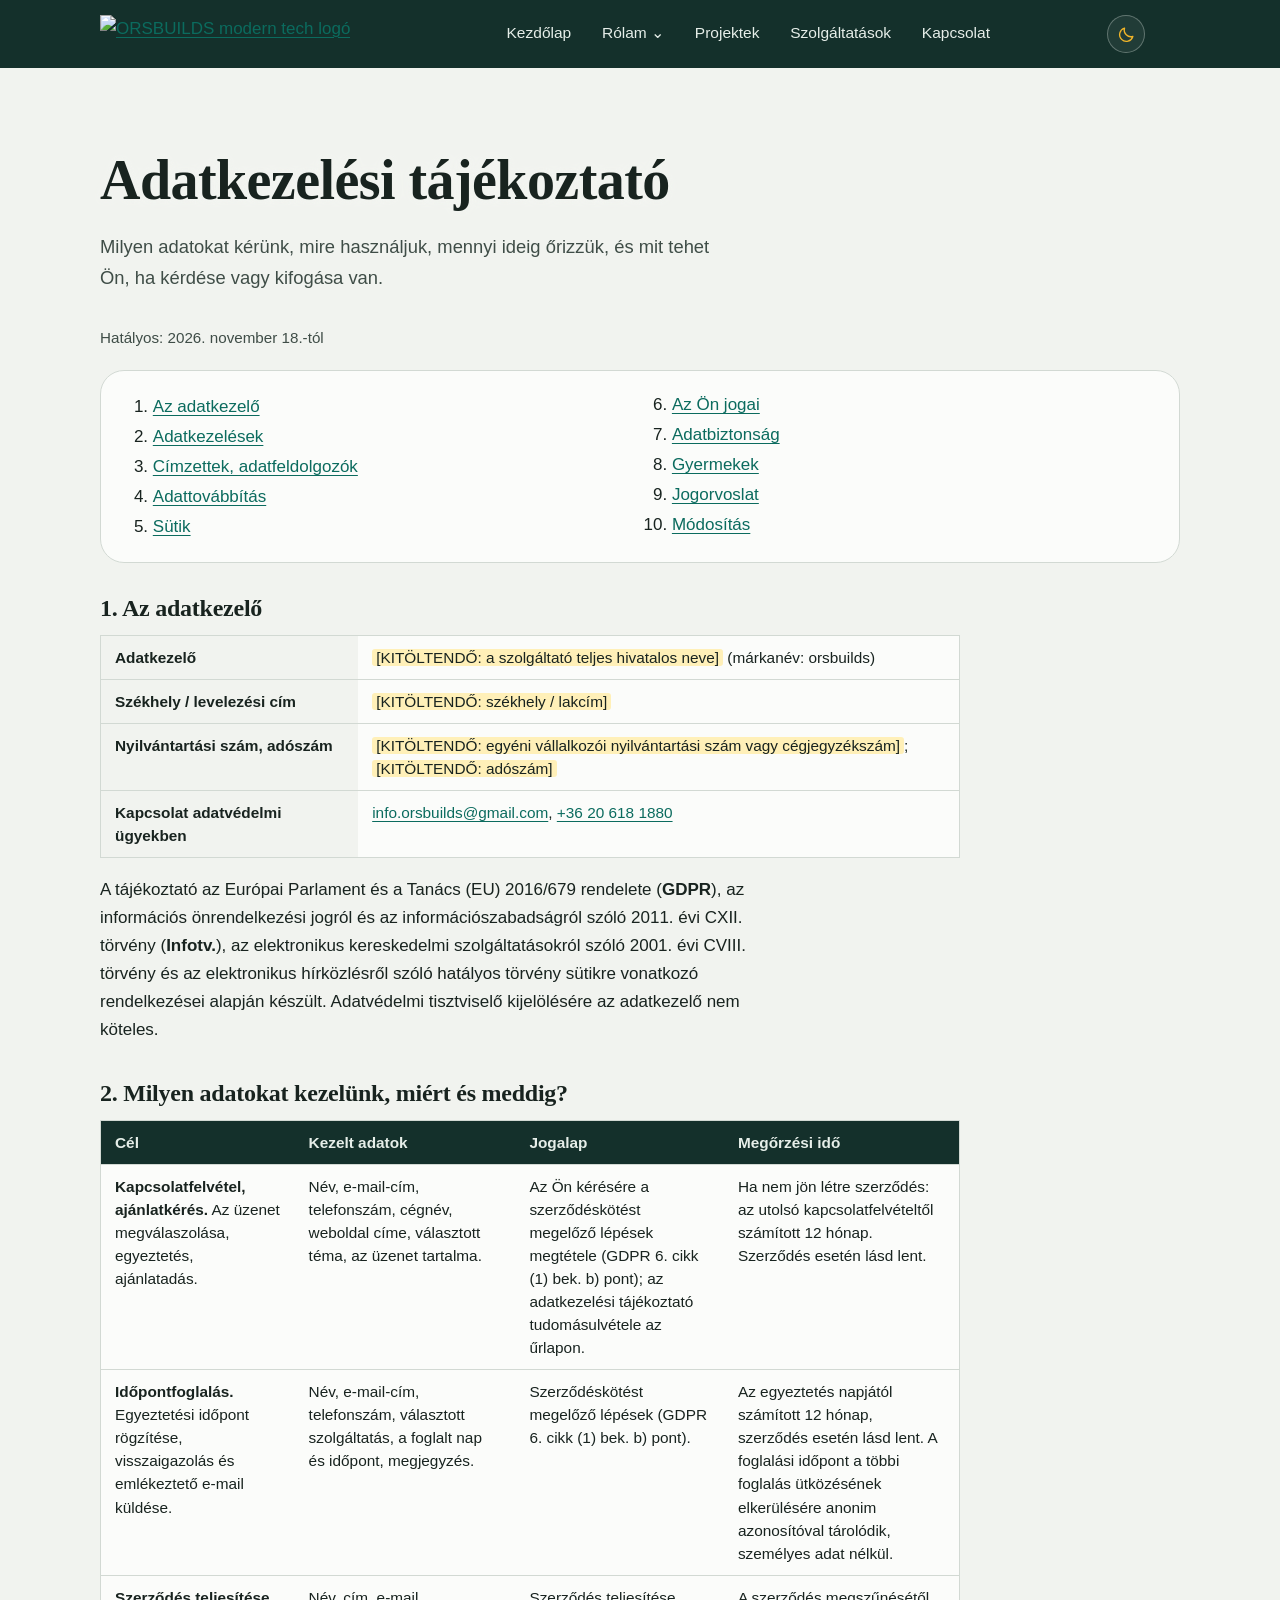
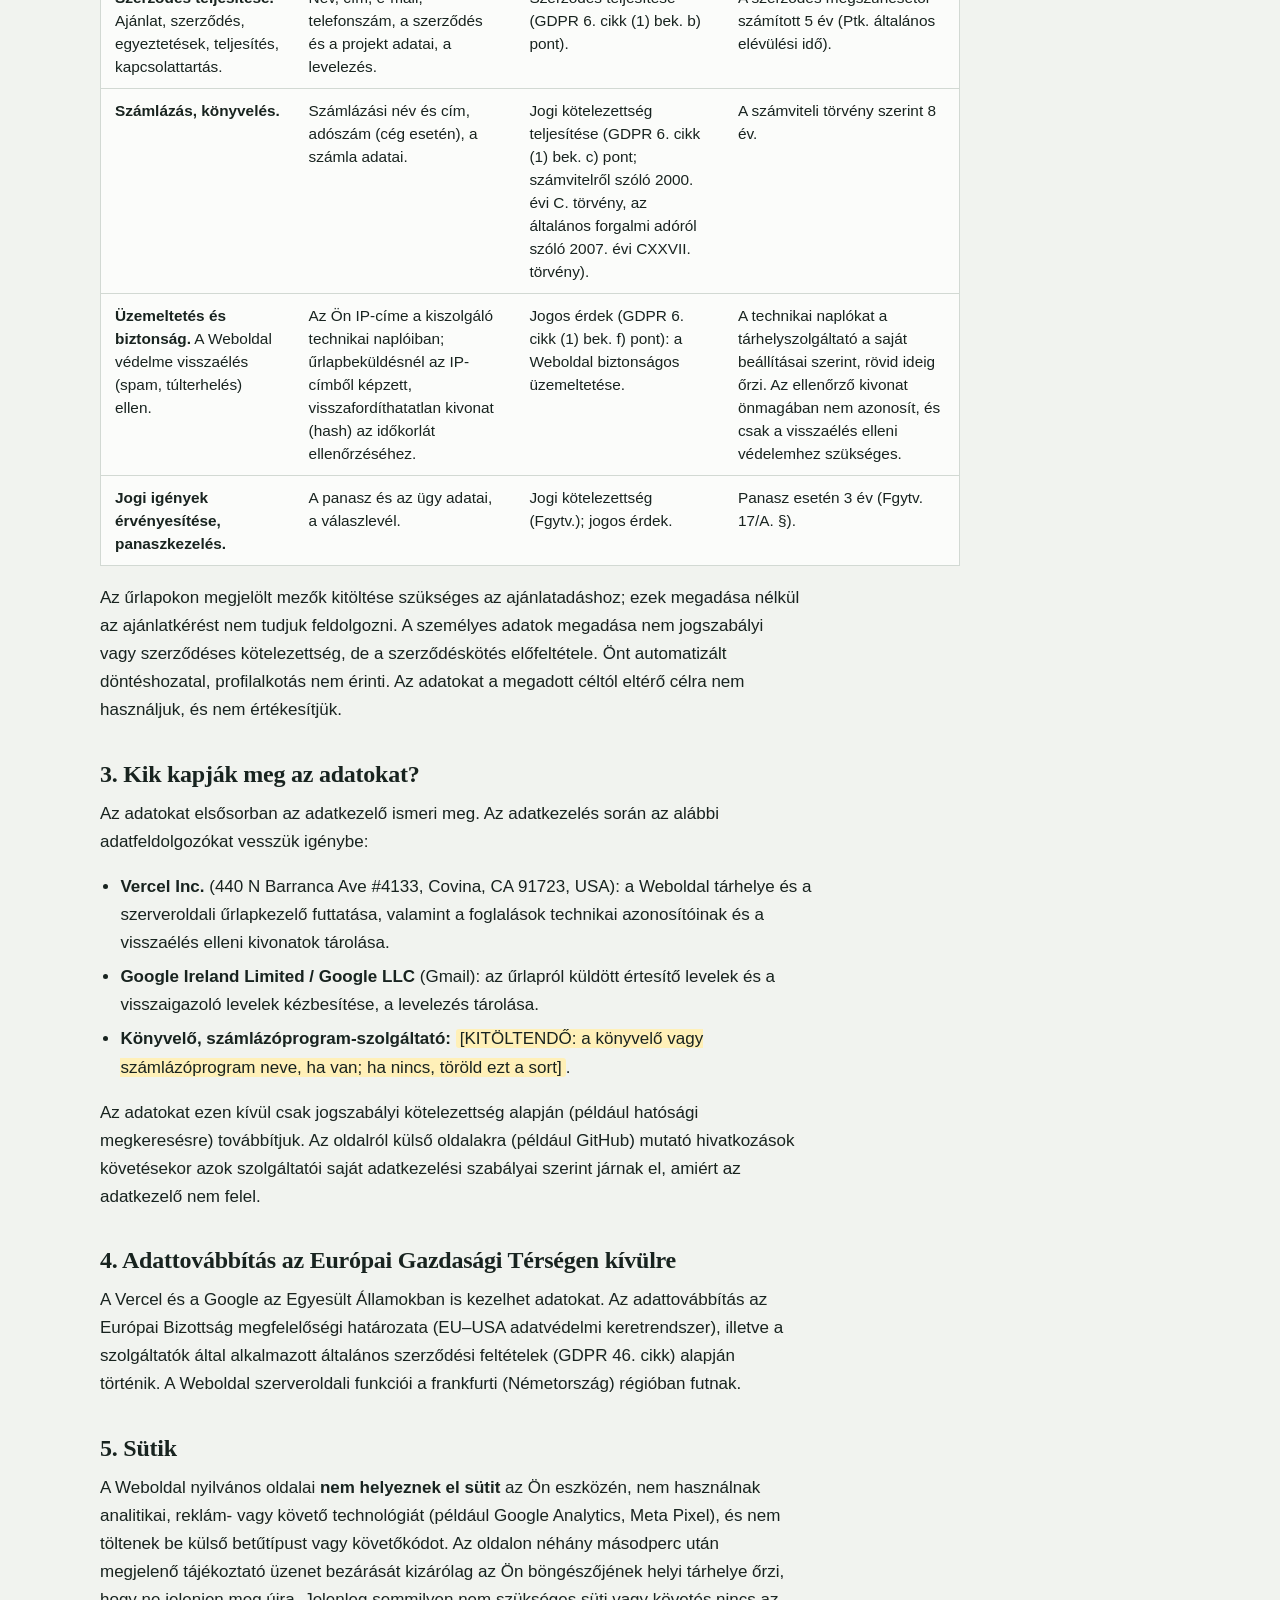
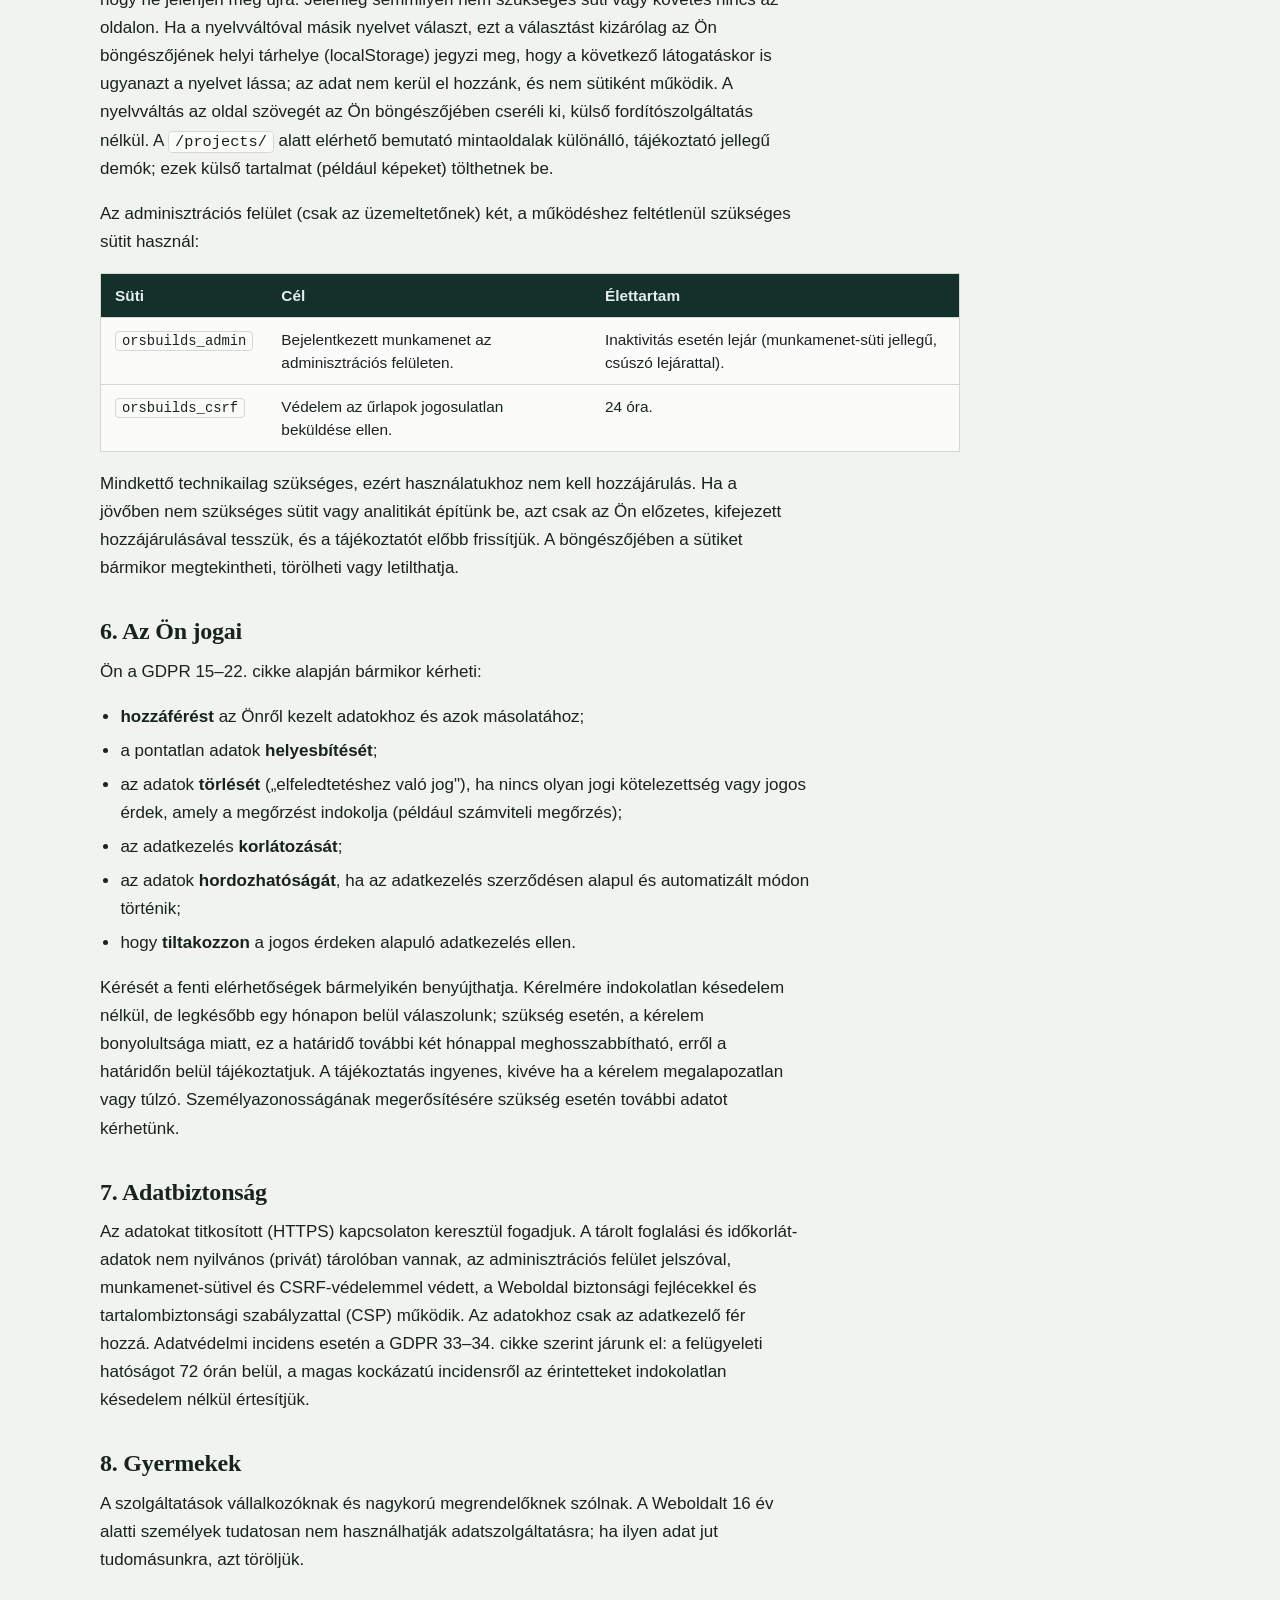
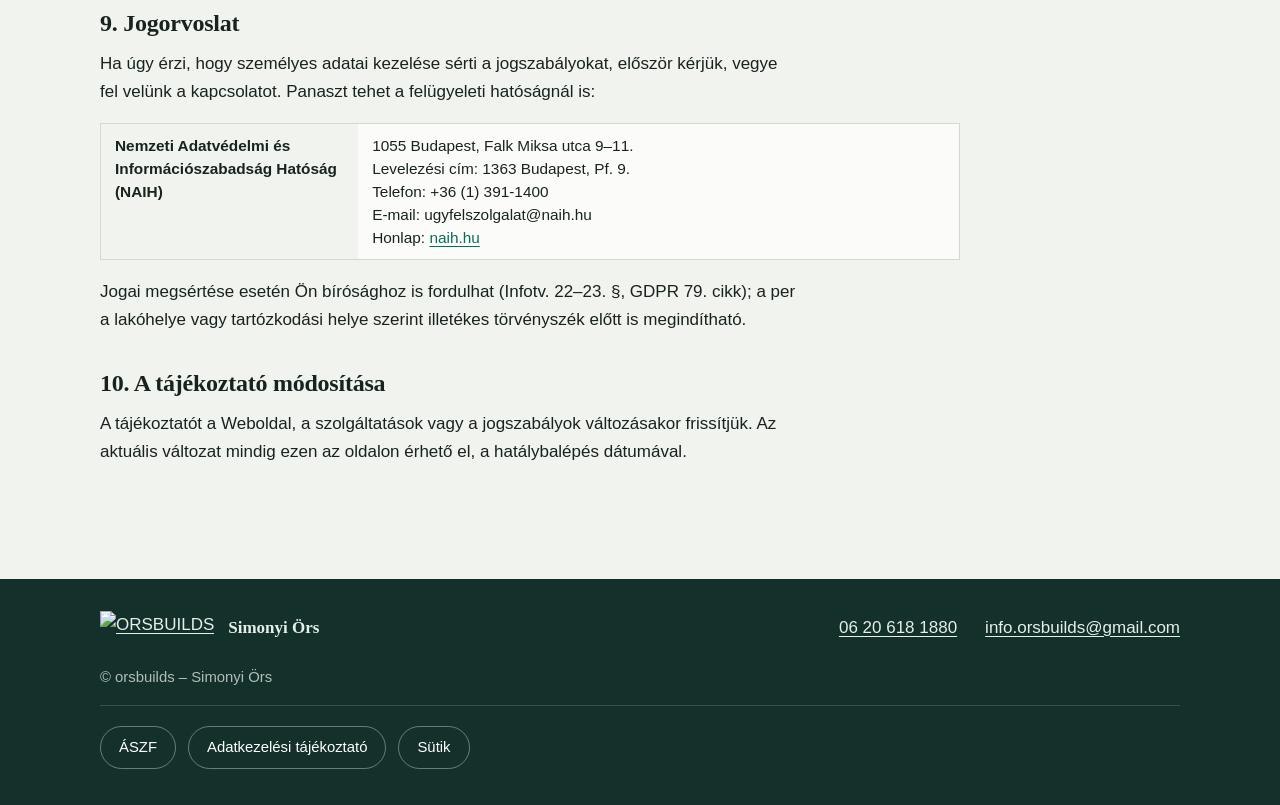
==== simonyi_ors_weboldal/public/adatkezelesi-tajekoztato.html @ c71b3a87 "Menü: Miért mi? átkerült a Rólam lenyílóba Co-Authored-By: Claude Sonnet 5.5 <noreply@anthropic.com>" ====
<!doctype html>
<html lang="hu"><head>
<meta charset="utf-8"><meta name="viewport" content="width=device-width, initial-scale=1">
<title>Adatkezelési tájékoztató | orsbuilds</title><meta name="description" content="Az orsbuilds weboldal adatkezelési és sütitájékoztatója, 2026."><meta name="robots" content="index,follow"><meta name="theme-color" content="#14302b">
<meta property="og:type" content="website"><meta property="og:title" content="Adatkezelési tájékoztató | orsbuilds">
<meta property="og:description" content="Az orsbuilds weboldal adatkezelési és sütitájékoztatója, 2026."><meta property="og:locale" content="hu_HU">

<link rel="icon" type="image/png" sizes="32x32" href="/favicon-32.png">
<link rel="icon" type="image/png" sizes="192x192" href="/favicon-192.png">
<link rel="shortcut icon" href="/favicon.ico">
<link rel="apple-touch-icon" href="/apple-touch-icon.png">
<link rel="stylesheet" href="style.css">
<script src="theme.js"></script></head><body>
<a class="skip-link" href="#main-content">Ugrás a tartalomhoz</a><header class="topbar"><div class="wrap nav">
<a class="brand brand-image" href="index.html" aria-label="orsbuilds – főoldal"><img src="assets/orsbuilds-modern-tech-logo.png" alt="ORSBUILDS modern tech logó"></a>
<button class="menu" aria-label="Menü megnyitása" aria-expanded="false" aria-controls="site-navigation">Menü ☰</button>
<nav class="links" id="site-navigation"><a href="index.html" class="">Kezdőlap</a>
<div class="nav-dropdown"><button class="nav-dropdown-toggle" type="button" aria-expanded="false">Rólam <span aria-hidden="true">⌄</span></button><div class="nav-dropdown-menu"><a href="bemutatkozunk.html">Bemutatkozunk</a><a href="karrier.html">Karrier</a><a href="miert-valassz-minket.html">Miért mi?</a></div></div>
<a href="projektek.html" class="">Projektek</a>
<a href="szolgaltatasok.html" class="">Szolgáltatások</a>

<a href="kapcsolat.html" class="">Kapcsolat</a></nav></div></header>
<main id="main-content"><section class="wrap legal-page"><div class="page-head"><h1>Adatkezelési tájékoztató</h1><p>Milyen adatokat kérünk, mire használjuk, mennyi ideig őrizzük, és mit tehet Ön, ha kérdése vagy kifogása van.</p></div><p class="legal-meta">Hatályos: 2026. november 18.-tól</p><nav class="legal-toc" aria-label="Tartalom"><ol><li><a href="#adatkezelo">Az adatkezelő</a></li><li><a href="#adatkezelesek">Adatkezelések</a></li><li><a href="#cimzettek">Címzettek, adatfeldolgozók</a></li><li><a href="#harmadik">Adattovábbítás</a></li><li><a href="#sutik">Sütik</a></li><li><a href="#jogok">Az Ön jogai</a></li><li><a href="#biztonsag">Adatbiztonság</a></li><li><a href="#gyerekek">Gyermekek</a></li><li><a href="#jogorvoslat">Jogorvoslat</a></li><li><a href="#modositas">Módosítás</a></li></ol></nav><div class="legal-body">
<section id="adatkezelo"><h2>1. Az adatkezelő</h2>
<table class="legal-table"><tbody>
<tr><th>Adatkezelő</th><td><mark class="fill">[KITÖLTENDŐ: a szolgáltató teljes hivatalos neve]</mark> (márkanév: orsbuilds)</td></tr>
<tr><th>Székhely / levelezési cím</th><td><mark class="fill">[KITÖLTENDŐ: székhely / lakcím]</mark></td></tr>
<tr><th>Nyilvántartási szám, adószám</th><td><mark class="fill">[KITÖLTENDŐ: egyéni vállalkozói nyilvántartási szám vagy cégjegyzékszám]</mark>; <mark class="fill">[KITÖLTENDŐ: adószám]</mark></td></tr>
<tr><th>Kapcsolat adatvédelmi ügyekben</th><td><a href="mailto:info.orsbuilds@gmail.com">info.orsbuilds@gmail.com</a>, <a href="tel:+36206181880">+36 20 618 1880</a></td></tr>
</tbody></table>
<p>A tájékoztató az Európai Parlament és a Tanács (EU) 2016/679 rendelete (<b>GDPR</b>), az információs önrendelkezési jogról és az információszabadságról szóló 2011. évi CXII. törvény (<b>Infotv.</b>), az elektronikus kereskedelmi szolgáltatásokról szóló 2001. évi CVIII. törvény és az elektronikus hírközlésről szóló hatályos törvény sütikre vonatkozó rendelkezései alapján készült. Adatvédelmi tisztviselő kijelölésére az adatkezelő nem köteles.</p></section>

<section id="adatkezelesek"><h2>2. Milyen adatokat kezelünk, miért és meddig?</h2>
<div class="table-wrap"><table class="legal-table wide"><thead><tr><th>Cél</th><th>Kezelt adatok</th><th>Jogalap</th><th>Megőrzési idő</th></tr></thead><tbody>
<tr><td><b>Kapcsolatfelvétel, ajánlatkérés.</b> Az üzenet megválaszolása, egyeztetés, ajánlatadás.</td><td>Név, e-mail-cím, telefonszám, cégnév, weboldal címe, választott téma, az üzenet tartalma.</td><td>Az Ön kérésére a szerződéskötést megelőző lépések megtétele (GDPR 6. cikk (1) bek. b) pont); az adatkezelési tájékoztató tudomásulvétele az űrlapon.</td><td>Ha nem jön létre szerződés: az utolsó kapcsolatfelvételtől számított 12 hónap. Szerződés esetén lásd lent.</td></tr>
<tr><td><b>Időpontfoglalás.</b> Egyeztetési időpont rögzítése, visszaigazolás és emlékeztető e-mail küldése.</td><td>Név, e-mail-cím, telefonszám, választott szolgáltatás, a foglalt nap és időpont, megjegyzés.</td><td>Szerződéskötést megelőző lépések (GDPR 6. cikk (1) bek. b) pont).</td><td>Az egyeztetés napjától számított 12 hónap, szerződés esetén lásd lent. A foglalási időpont a többi foglalás ütközésének elkerülésére anonim azonosítóval tárolódik, személyes adat nélkül.</td></tr>
<tr><td><b>Szerződés teljesítése.</b> Ajánlat, szerződés, egyeztetések, teljesítés, kapcsolattartás.</td><td>Név, cím, e-mail, telefonszám, a szerződés és a projekt adatai, a levelezés.</td><td>Szerződés teljesítése (GDPR 6. cikk (1) bek. b) pont).</td><td>A szerződés megszűnésétől számított 5 év (Ptk. általános elévülési idő).</td></tr>
<tr><td><b>Számlázás, könyvelés.</b></td><td>Számlázási név és cím, adószám (cég esetén), a számla adatai.</td><td>Jogi kötelezettség teljesítése (GDPR 6. cikk (1) bek. c) pont; számvitelről szóló 2000. évi C. törvény, az általános forgalmi adóról szóló 2007. évi CXXVII. törvény).</td><td>A számviteli törvény szerint 8 év.</td></tr>
<tr><td><b>Üzemeltetés és biztonság.</b> A Weboldal védelme visszaélés (spam, túlterhelés) ellen.</td><td>Az Ön IP-címe a kiszolgáló technikai naplóiban; űrlapbeküldésnél az IP-címből képzett, visszafordíthatatlan kivonat (hash) az időkorlát ellenőrzéséhez.</td><td>Jogos érdek (GDPR 6. cikk (1) bek. f) pont): a Weboldal biztonságos üzemeltetése.</td><td>A technikai naplókat a tárhelyszolgáltató a saját beállításai szerint, rövid ideig őrzi. Az ellenőrző kivonat önmagában nem azonosít, és csak a visszaélés elleni védelemhez szükséges.</td></tr>
<tr><td><b>Jogi igények érvényesítése, panaszkezelés.</b></td><td>A panasz és az ügy adatai, a válaszlevél.</td><td>Jogi kötelezettség (Fgytv.); jogos érdek.</td><td>Panasz esetén 3 év (Fgytv. 17/A. §).</td></tr>
</tbody></table></div>
<p>Az űrlapokon megjelölt mezők kitöltése szükséges az ajánlatadáshoz; ezek megadása nélkül az ajánlatkérést nem tudjuk feldolgozni. A személyes adatok megadása nem jogszabályi vagy szerződéses kötelezettség, de a szerződéskötés előfeltétele. Önt automatizált döntéshozatal, profilalkotás nem érinti. Az adatokat a megadott céltól eltérő célra nem használjuk, és nem értékesítjük.</p></section>

<section id="cimzettek"><h2>3. Kik kapják meg az adatokat?</h2>
<p>Az adatokat elsősorban az adatkezelő ismeri meg. Az adatkezelés során az alábbi adatfeldolgozókat vesszük igénybe:</p>
<ul>
<li><b>Vercel Inc.</b> (440 N Barranca Ave #4133, Covina, CA 91723, USA): a Weboldal tárhelye és a szerveroldali űrlapkezelő futtatása, valamint a foglalások technikai azonosítóinak és a visszaélés elleni kivonatok tárolása.</li>
<li><b>Google Ireland Limited / Google LLC</b> (Gmail): az űrlapról küldött értesítő levelek és a visszaigazoló levelek kézbesítése, a levelezés tárolása.</li>
<li><b>Könyvelő, számlázóprogram-szolgáltató:</b> <mark class="fill">[KITÖLTENDŐ: a könyvelő vagy számlázóprogram neve, ha van; ha nincs, töröld ezt a sort]</mark>.</li>
</ul>
<p>Az adatokat ezen kívül csak jogszabályi kötelezettség alapján (például hatósági megkeresésre) továbbítjuk. Az oldalról külső oldalakra (például GitHub) mutató hivatkozások követésekor azok szolgáltatói saját adatkezelési szabályai szerint járnak el, amiért az adatkezelő nem felel.</p></section>

<section id="harmadik"><h2>4. Adattovábbítás az Európai Gazdasági Térségen kívülre</h2>
<p>A Vercel és a Google az Egyesült Államokban is kezelhet adatokat. Az adattovábbítás az Európai Bizottság megfelelőségi határozata (EU–USA adatvédelmi keretrendszer), illetve a szolgáltatók által alkalmazott általános szerződési feltételek (GDPR 46. cikk) alapján történik. A Weboldal szerveroldali funkciói a frankfurti (Németország) régióban futnak.</p></section>

<section id="sutik"><h2>5. Sütik</h2>
<p>A Weboldal nyilvános oldalai <b>nem helyeznek el sütit</b> az Ön eszközén, nem használnak analitikai, reklám- vagy követő technológiát (például Google Analytics, Meta Pixel), és nem töltenek be külső betűtípust vagy követőkódot. Az oldalon néhány másodperc után megjelenő tájékoztató üzenet bezárását kizárólag az Ön böngészőjének helyi tárhelye őrzi, hogy ne jelenjen meg újra. Jelenleg semmilyen nem szükséges süti vagy követés nincs az oldalon. Ha a nyelvváltóval másik nyelvet választ, ezt a választást kizárólag az Ön böngészőjének helyi tárhelye (localStorage) jegyzi meg, hogy a következő látogatáskor is ugyanazt a nyelvet lássa; az adat nem kerül el hozzánk, és nem sütiként működik. A nyelvváltás az oldal szövegét az Ön böngészőjében cseréli ki, külső fordítószolgáltatás nélkül. A <code>/projects/</code> alatt elérhető bemutató mintaoldalak különálló, tájékoztató jellegű demók; ezek külső tartalmat (például képeket) tölthetnek be.</p>
<p>Az adminisztrációs felület (csak az üzemeltetőnek) két, a működéshez feltétlenül szükséges sütit használ:</p>
<div class="table-wrap"><table class="legal-table wide"><thead><tr><th>Süti</th><th>Cél</th><th>Élettartam</th></tr></thead><tbody>
<tr><td><code>orsbuilds_admin</code></td><td>Bejelentkezett munkamenet az adminisztrációs felületen.</td><td>Inaktivitás esetén lejár (munkamenet-süti jellegű, csúszó lejárattal).</td></tr>
<tr><td><code>orsbuilds_csrf</code></td><td>Védelem az űrlapok jogosulatlan beküldése ellen.</td><td>24 óra.</td></tr>
</tbody></table></div>
<p>Mindkettő technikailag szükséges, ezért használatukhoz nem kell hozzájárulás. Ha a jövőben nem szükséges sütit vagy analitikát építünk be, azt csak az Ön előzetes, kifejezett hozzájárulásával tesszük, és a tájékoztatót előbb frissítjük. A böngészőjében a sütiket bármikor megtekintheti, törölheti vagy letilthatja.</p></section>

<section id="jogok"><h2>6. Az Ön jogai</h2>
<p>Ön a GDPR 15–22. cikke alapján bármikor kérheti:</p>
<ul>
<li><b>hozzáférést</b> az Önről kezelt adatokhoz és azok másolatához;</li>
<li>a pontatlan adatok <b>helyesbítését</b>;</li>
<li>az adatok <b>törlését</b> („elfeledtetéshez való jog"), ha nincs olyan jogi kötelezettség vagy jogos érdek, amely a megőrzést indokolja (például számviteli megőrzés);</li>
<li>az adatkezelés <b>korlátozását</b>;</li>
<li>az adatok <b>hordozhatóságát</b>, ha az adatkezelés szerződésen alapul és automatizált módon történik;</li>
<li>hogy <b>tiltakozzon</b> a jogos érdeken alapuló adatkezelés ellen.</li></ul>
<p>Kérését a fenti elérhetőségek bármelyikén benyújthatja. Kérelmére indokolatlan késedelem nélkül, de legkésőbb egy hónapon belül válaszolunk; szükség esetén, a kérelem bonyolultsága miatt, ez a határidő további két hónappal meghosszabbítható, erről a határidőn belül tájékoztatjuk. A tájékoztatás ingyenes, kivéve ha a kérelem megalapozatlan vagy túlzó. Személyazonosságának megerősítésére szükség esetén további adatot kérhetünk.</p></section>

<section id="biztonsag"><h2>7. Adatbiztonság</h2>
<p>Az adatokat titkosított (HTTPS) kapcsolaton keresztül fogadjuk. A tárolt foglalási és időkorlát-adatok nem nyilvános (privát) tárolóban vannak, az adminisztrációs felület jelszóval, munkamenet-sütivel és CSRF-védelemmel védett, a Weboldal biztonsági fejlécekkel és tartalombiztonsági szabályzattal (CSP) működik. Az adatokhoz csak az adatkezelő fér hozzá. Adatvédelmi incidens esetén a GDPR 33–34. cikke szerint járunk el: a felügyeleti hatóságot 72 órán belül, a magas kockázatú incidensről az érintetteket indokolatlan késedelem nélkül értesítjük.</p></section>

<section id="gyerekek"><h2>8. Gyermekek</h2>
<p>A szolgáltatások vállalkozóknak és nagykorú megrendelőknek szólnak. A Weboldalt 16 év alatti személyek tudatosan nem használhatják adatszolgáltatásra; ha ilyen adat jut tudomásunkra, azt töröljük.</p></section>

<section id="jogorvoslat"><h2>9. Jogorvoslat</h2>
<p>Ha úgy érzi, hogy személyes adatai kezelése sérti a jogszabályokat, először kérjük, vegye fel velünk a kapcsolatot. Panaszt tehet a felügyeleti hatóságnál is:</p>
<table class="legal-table"><tbody>
<tr><th>Nemzeti Adatvédelmi és Információszabadság Hatóság (NAIH)</th><td>1055 Budapest, Falk Miksa utca 9–11.<br>Levelezési cím: 1363 Budapest, Pf. 9.<br>Telefon: +36 (1) 391-1400<br>E-mail: ugyfelszolgalat@naih.hu<br>Honlap: <a href="https://naih.hu" target="_blank" rel="noopener">naih.hu</a></td></tr>
</tbody></table>
<p>Jogai megsértése esetén Ön bírósághoz is fordulhat (Infotv. 22–23. §, GDPR 79. cikk); a per a lakóhelye vagy tartózkodási helye szerint illetékes törvényszék előtt is megindítható.</p></section>

<section id="modositas"><h2>10. A tájékoztató módosítása</h2>
<p>A tájékoztatót a Weboldal, a szolgáltatások vagy a jogszabályok változásakor frissítjük. Az aktuális változat mindig ezen az oldalon érhető el, a hatálybalépés dátumával.</p></section>
</div></section></main><footer>
<div class="wrap footer-mini-contact">
  <div class="footer-mini-identity">
    <a class="footer-mini-brand" href="index.html" aria-label="orsbuilds – főoldal"><img src="assets/orsbuilds-modern-tech-logo.png" alt="ORSBUILDS"></a>
    <strong class="footer-mini-name">Simonyi Örs</strong>
  </div>
  <div class="footer-mini-links"><a href="tel:+36206181880">06 20 618 1880</a><a href="mailto:info.orsbuilds@gmail.com">info.orsbuilds@gmail.com</a></div>
</div><div class="wrap foot"><span>© <span id="year"></span> orsbuilds – Simonyi Örs</span></div>
<div class="legal-links" aria-label="Jogi dokumentumok">
  <a href="aszf.html">ÁSZF</a>
  <a href="adatkezelesi-tajekoztato.html">Adatkezelési tájékoztató</a>
  <a href="adatkezelesi-tajekoztato.html#sutik">Sütik</a>
</div></footer>
<script src="script.js"></script><script src="consent.js"></script><script src="i18n-data.js"></script><script src="lang.js"></script></body></html>
---- simonyi_ors_weboldal/public/style.css ----
/* orsbuilds – Simonyi Örs portfóliója
   Alap: világos, kékes-zöldes kréta háttér, sötét zöldesfekete szöveg, egyetlen matt tengerzöld akcent.
   Betűk: Bitter (cím) + Fira Sans (szöveg), mindkettő helyben, a /fonts mappából. */

@font-face { font-family: "Bitter"; src: url("fonts/bitter-var.woff") format("woff"); font-weight: 100 900; font-style: normal; font-display: swap; }
@font-face { font-family: "Fira Sans"; src: url("fonts/fira-sans-Regular.woff") format("woff"); font-weight: 400; font-style: normal; font-display: swap; }
@font-face { font-family: "Fira Sans"; src: url("fonts/fira-sans-Italic.woff") format("woff"); font-weight: 400; font-style: italic; font-display: swap; }
@font-face { font-family: "Fira Sans"; src: url("fonts/fira-sans-Medium.woff") format("woff"); font-weight: 500; font-style: normal; font-display: swap; }
@font-face { font-family: "Fira Sans"; src: url("fonts/fira-sans-SemiBold.woff") format("woff"); font-weight: 600; font-style: normal; font-display: swap; }

:root {
  --ground: #f1f3ef;
  --panel: #fbfcfa;
  --ink: #18231f;
  --muted: #55645e;
  --rule: #d2d9d3;
  --brand: #0b6b5e;
  --brand-dark: #07554b;
  --band: #14302b;
  --band-ink: #e6eee9;
  --mark: #f0b429;
  --max: 1080px;
  --measure: 62ch;
  --serif: "Bitter", Georgia, "Times New Roman", serif;
  --sans: "Fira Sans", "Segoe UI", Roboto, Arial, sans-serif;
}

*, *::before, *::after { box-sizing: border-box; }
html { scroll-behavior: smooth; -webkit-text-size-adjust: 100%; }
@media (prefers-reduced-motion: reduce) { html { scroll-behavior: auto; } *, *::before, *::after { transition: none !important; animation: none !important; } }

body {
  margin: 0;
  background: var(--ground);
  color: var(--ink);
  font: 400 1.0625rem/1.65 var(--sans);
  min-height: 100vh;
  display: flex;
  flex-direction: column;
}
main { flex: 1 0 auto; }
img { max-width: 100%; display: block; }
a { color: var(--brand); text-underline-offset: 3px; text-decoration-thickness: 1px; }
a:hover { color: var(--brand-dark); text-decoration-thickness: 2px; }
:focus-visible { outline: 3px solid var(--mark); outline-offset: 2px; border-radius: 2px; }

h1, h2, h3 { font-family: var(--serif); color: var(--ink); line-height: 1.15; margin: 0; letter-spacing: -.01em; font-weight: 700; }
h1 { font-size: clamp(2.1rem, 1.2rem + 3.6vw, 3.5rem); max-width: 22ch; }
h2 { font-size: clamp(1.55rem, 1.2rem + 1.2vw, 2.1rem); }
h3 { font-size: 1.25rem; font-weight: 600; letter-spacing: 0; }
p { margin: 0 0 1em; }
.muted { color: var(--muted); }
.note { color: var(--muted); font-size: .94rem; }
strong { font-weight: 600; }

.wrap { width: min(100% - 2 * clamp(16px, 4vw, 32px), var(--max)); margin-inline: auto; }
.skip-link { position: absolute; left: 12px; top: -60px; z-index: 200; background: var(--mark); color: var(--ink); padding: 10px 14px; border-radius: 4px; font-weight: 600; }
.skip-link:focus { top: 12px; }

/* ---------- Fejléc ---------- */
.topbar { background: var(--band); position: sticky; top: 0; z-index: 50; }
.topbar .nav { display: flex; align-items: center; justify-content: space-between; gap: 24px; min-height: 68px; }
.brand-image img { height: 38px; width: auto; }
.menu { display: none; background: none; border: 1px solid rgba(230,238,233,.4); color: var(--band-ink); font: 500 .95rem var(--sans); padding: 8px 14px; border-radius: 4px; cursor: pointer; }
.links { display: flex; align-items: center; gap: clamp(16px, 2.4vw, 32px); }
.links > a, .nav-dropdown-toggle {
  color: var(--band-ink); text-decoration: none; font: 500 .97rem var(--sans);
  padding: 8px 0; border: 0; background: none; cursor: pointer;
  border-bottom: 2px solid transparent;
}
.links > a:hover, .nav-dropdown-toggle:hover { color: #fff; border-bottom-color: rgba(230,238,233,.5); }
.links > a.active { color: #fff; border-bottom-color: var(--mark); }
.nav-dropdown { position: relative; }
.nav-dropdown-menu {
  display: none; position: absolute; top: 100%; left: -16px; min-width: 200px; z-index: 60;
  background: var(--panel); border: 1px solid var(--rule); border-radius: 6px; padding: 6px;
}
.nav-dropdown:hover .nav-dropdown-menu, .nav-dropdown:focus-within .nav-dropdown-menu, .nav-dropdown.open .nav-dropdown-menu { display: block; }
.nav-dropdown-menu a { display: block; padding: 9px 12px; color: var(--ink); text-decoration: none; border-radius: 4px; font-size: .97rem; }
.nav-dropdown-menu a:hover { background: #e4ebe6; }
.nav-dropdown-menu a.active { background: #e4ebe6; font-weight: 600; }

@media (max-width: 820px) {
  .menu { display: block; }
  .topbar .nav { flex-wrap: wrap; padding-block: 12px; }
  .links { display: none; width: 100%; flex-direction: column; align-items: flex-start; gap: 4px; padding: 8px 0 12px; }
  .links.open { display: flex; }
  .links > a, .nav-dropdown-toggle { padding: 10px 0; }
  .nav-dropdown { width: 100%; }
  .nav-dropdown-menu { position: static; background: transparent; border: 0; border-left: 2px solid rgba(230,238,233,.25); border-radius: 0; margin: 0 0 6px 4px; padding: 0 0 0 12px; }
  .nav-dropdown-menu a { color: var(--band-ink); padding: 8px 0; }
  .nav-dropdown-menu a:hover, .nav-dropdown-menu a.active { background: none; color: #fff; }
}

/* ---------- Gombok, linkek ---------- */
.btn, .career-btn, button.btn {
  display: inline-block; background: var(--brand); color: #fff; text-decoration: none; cursor: pointer;
  font: 600 1rem/1.2 var(--sans); padding: 13px 22px; border: 2px solid var(--brand); border-radius: 4px;
  transition: background-color .15s ease, border-color .15s ease;
}
.btn:hover, .career-btn:hover { background: var(--brand-dark); border-color: var(--brand-dark); color: #fff; }
.btn.secondary, .career-btn.secondary { background: transparent; color: var(--brand); }
.btn.secondary:hover, .career-btn.secondary:hover { background: rgba(11,107,94,.08); color: var(--brand-dark); }
.actions, .career-actions { display: flex; flex-wrap: wrap; gap: 12px 16px; margin-top: 28px; }
.text-link { font-weight: 500; }

/* ---------- Oldalfejlécek és szakaszok ---------- */
.page-head { padding: clamp(40px, 7vw, 80px) 0 clamp(24px, 4vw, 40px); }
.page-head h1 { margin-bottom: 20px; }
.page-head p { max-width: var(--measure); font-size: 1.15rem; color: var(--muted); }
.page-head p:last-child { margin-bottom: 0; }
.section { padding-block: clamp(48px, 7vw, 84px); border-top: 1px solid var(--rule); }
.section-head { margin-bottom: 36px; }
.section-head h2 { margin-bottom: 10px; }
.section-head p { max-width: var(--measure); margin: 0; }
.content { max-width: var(--measure); padding-bottom: clamp(40px, 6vw, 72px); }
.content h2 { margin: 2em 0 .6em; }
.content h2:first-child { margin-top: 0; }
.content p { margin-bottom: 1.1em; }

/* Szöveges blokkok rácsban (Tanulmányok) */
.grid { display: grid; grid-template-columns: repeat(auto-fit, minmax(260px, 1fr)); gap: 36px 48px; margin: 8px 0 clamp(40px, 6vw, 72px); }
.card h3 { margin-bottom: 8px; }
.card p { margin: 0; }

/* ---------- Kezdőlap: nyitó ---------- */
.hero { display: grid; grid-template-columns: minmax(0, 1.6fr) minmax(0, 0.8fr); gap: clamp(32px, 6vw, 80px); align-items: end; padding-block: clamp(40px, 7vw, 88px); }
.hero h1 { margin-bottom: 22px; }
.hero .lead { max-width: 52ch; font-size: 1.2rem; color: var(--muted); margin: 0; }
.hero-photo { margin: 0; }
.hero-photo img { width: 100%; aspect-ratio: 1 / 1.15; object-fit: cover; object-position: 50% 12%; border-radius: 4px; }
.hero-photo figcaption { margin-top: 10px; font-size: .92rem; color: var(--muted); }
@media (max-width: 820px) {
  .hero { grid-template-columns: 1fr; }
  .hero-photo { max-width: 340px; }
}

/* ---------- Munkák (kezdőlap és Projektek) ---------- */
.work-item { display: grid; grid-template-columns: minmax(0, 1.4fr) minmax(0, 1fr); gap: clamp(24px, 5vw, 56px); align-items: center; padding-block: 36px; border-top: 1px solid var(--rule); }
.work-item:first-of-type { border-top: 0; padding-top: 0; }
.work-shot { display: block; border: 1px solid var(--rule); border-radius: 4px; overflow: hidden; background: #fff; }
.work-shot img { width: 100%; height: auto; aspect-ratio: 8 / 5; object-fit: cover; object-position: top; }
.work-shot:hover img { opacity: .93; }
.work-body h3 { font-size: 1.5rem; margin-bottom: 10px; }
.work-body p { color: var(--muted); }
.work-meta { font-size: .94rem; }
.work-body .text-link { display: inline-block; margin-top: 4px; }
.work-item:nth-of-type(even) .work-shot { order: 2; }
@media (max-width: 820px) {
  .work-item { grid-template-columns: 1fr; }
  .work-item:nth-of-type(even) .work-shot { order: 0; }
}
.showcase-action { margin-top: 12px; }

/* ---------- Eszközök (definíciós lista) ---------- */
.skills { margin: 0; display: grid; gap: 0; max-width: 860px; }
.skills > div { display: grid; grid-template-columns: minmax(180px, 1fr) 2.2fr; gap: 8px 32px; padding: 14px 0; border-top: 1px solid var(--rule); }
.skills > div:first-child { border-top: 0; padding-top: 0; }
.skills dt { font-weight: 600; }
.skills dd { margin: 0; color: var(--muted); }
@media (max-width: 620px) { .skills > div { grid-template-columns: 1fr; } }

/* ---------- Együttműködés lépései (valódi sorrend) ---------- */
.steps { list-style: none; margin: 0; padding: 0; counter-reset: step; max-width: 820px; }
.steps li { counter-increment: step; display: grid; grid-template-columns: 2.2rem 1fr; gap: 0 12px; padding: 18px 0; border-top: 1px solid var(--rule); }
.steps li:first-child { border-top: 0; padding-top: 0; }
.steps li::before { content: counter(step) "."; font: 700 1.25rem/1.3 var(--serif); color: var(--brand); }
.steps h3 { font-size: 1.15rem; margin-bottom: 2px; }
.steps p { margin: 0; color: var(--muted); }

/* ---------- Szolgáltatások ---------- */
.services { margin-top: 8px; }
.service { display: grid; grid-template-columns: minmax(0, 1fr) minmax(0, 1.1fr) auto; gap: 16px clamp(24px, 4vw, 48px); padding-block: 32px; border-top: 1px solid var(--rule); align-items: start; }
.service:first-child { border-top: 0; }
.service h2 { font-size: 1.5rem; margin-bottom: 8px; }
.service p { margin: 0; color: var(--muted); }
.service-list { margin: 0; padding-left: 1.1em; }
.service-list li { margin-bottom: 4px; }
.price-button { white-space: nowrap; }
.service-disclaimer { max-width: var(--measure); margin-top: 12px; }
@media (max-width: 900px) { .service { grid-template-columns: 1fr; } }

.booking-section { margin-top: clamp(40px, 6vw, 72px); padding-top: clamp(40px, 6vw, 72px); border-top: 1px solid var(--rule); }
.booking-form, .contact-form { display: grid; gap: 22px; }
.booking-form.card { background: var(--panel); border: 1px solid var(--rule); border-radius: 6px; padding: clamp(20px, 4vw, 36px); max-width: 720px; }
.booking-step { display: grid; gap: 16px; }
.booking-step h3 span { color: var(--brand); margin-right: 6px; }

/* ---------- Űrlapok ---------- */
.field { display: grid; gap: 6px; }
.field label { font-weight: 500; font-size: .97rem; }
.field label span { color: var(--brand); }
input, select, textarea {
  font: 400 1rem/1.4 var(--sans); color: var(--ink); background: #fff;
  border: 1px solid #94a29b; border-radius: 4px; padding: 11px 12px; width: 100%;
}
textarea { resize: vertical; min-height: 120px; }
input:focus, select:focus, textarea:focus { outline: 3px solid var(--mark); outline-offset: 1px; border-color: var(--ink); }
input:disabled, select:disabled { background: #e8ece9; color: var(--muted); }
::placeholder { color: #7b8982; }
.form-row { display: grid; grid-template-columns: 1fr 1fr; gap: 16px; }
@media (max-width: 620px) { .form-row { grid-template-columns: 1fr; } }
.consent { display: flex; gap: 10px; align-items: flex-start; font-size: .95rem; }
.consent input { width: 20px; height: 20px; margin-top: 3px; flex: none; accent-color: var(--brand); }
.form-footnote { margin: 0; }
.field[aria-hidden="true"] { position: absolute !important; left: -10000px; }

/* ---------- GYIK ---------- */
.faq-section { padding-top: clamp(48px, 7vw, 84px); margin-top: clamp(40px, 6vw, 72px); }
.faq-list { max-width: 760px; border-top: 1px solid var(--rule); }
.faq-item { border-bottom: 1px solid var(--rule); }
.faq-item summary { cursor: pointer; list-style: none; padding: 18px 40px 18px 0; font: 600 1.05rem/1.4 var(--sans); position: relative; }
.faq-item summary::-webkit-details-marker { display: none; }
.faq-item summary::after { content: "+"; position: absolute; right: 4px; top: 14px; font: 400 1.6rem/1 var(--sans); color: var(--brand); }
.faq-item[open] summary::after { content: "–"; }
.faq-item p { margin: 0 0 18px; max-width: 60ch; color: var(--muted); }

/* ---------- Bemutatkozás ---------- */
.about-hero { display: grid; grid-template-columns: minmax(0, 1.6fr) minmax(0, 0.9fr); gap: clamp(28px, 6vw, 72px); align-items: start; padding-bottom: clamp(24px, 4vw, 48px); }
.about-profile-wrap { padding-top: clamp(40px, 7vw, 80px); }
.about-profile { margin: 0; }
.about-profile img { width: 100%; aspect-ratio: 4 / 5; object-fit: cover; object-position: 50% 15%; border-radius: 4px; }
.about-profile-name { margin-top: 12px; font-weight: 600; }
.about-profile-role { color: var(--muted); font-size: .96rem; }
@media (max-width: 820px) { .about-hero { grid-template-columns: 1fr; } .about-profile-wrap { padding-top: 0; max-width: 320px; } }

/* ---------- Kapcsolat ---------- */
.contact-layout { display: grid; grid-template-columns: minmax(0, 1fr) minmax(0, 1.3fr); gap: clamp(32px, 6vw, 80px); padding-bottom: clamp(48px, 7vw, 88px); align-items: start; }
.contact-aside h2 { margin-bottom: 12px; }
.contact-aside-copy { color: var(--muted); }
.contact-method { display: block; text-decoration: none; color: var(--ink); padding: 14px 0; border-top: 1px solid var(--rule); }
.contact-method small { display: block; color: var(--muted); font-size: .9rem; }
.contact-method strong { font-size: 1.15rem; color: var(--brand); }
.contact-method:hover strong { text-decoration: underline; }
.contact-method:last-of-type { border-bottom: 1px solid var(--rule); }
.contact-social-block { margin-top: 28px; }
.contact-social-block p { margin-bottom: 10px; }
.social-links { display: flex; gap: 14px; }
.social-link { display: inline-grid; place-items: center; width: 40px; height: 40px; color: var(--ink); border: 1px solid var(--rule); border-radius: 4px; }
.social-link:hover { color: var(--brand); border-color: var(--brand); }
.social-link svg { width: 20px; height: 20px; fill: currentColor; }
.contact-note { margin-top: 24px; color: var(--muted); }
.contact-note p { margin: 0; }
.contact-form-wrap { background: var(--panel); border: 1px solid var(--rule); border-radius: 6px; padding: clamp(20px, 4vw, 36px); }
.form-heading { margin-bottom: 22px; }
.form-heading h2 { margin-bottom: 6px; }
.form-heading p { margin: 0; }
@media (max-width: 860px) { .contact-layout { grid-template-columns: 1fr; } }

/* ---------- Karrier ---------- */
.career-main .page-head { max-width: 760px; }
.career-lead { font-size: 1.25rem; color: var(--ink) !important; }

/* ---------- Köszönő oldalak ---------- */
main.wrap > .page-head { max-width: 720px; }

/* ---------- Lábléc ---------- */
footer { background: var(--band); color: var(--band-ink); margin-top: auto; }
footer a { color: var(--band-ink); }
footer a:hover { color: #fff; }
.footer-mini-contact { display: flex; justify-content: space-between; align-items: center; flex-wrap: wrap; gap: 16px 32px; padding-block: 32px 20px; }
.footer-mini-identity { display: flex; align-items: center; gap: 14px; }
.footer-mini-brand img { height: 34px; width: auto; }
.footer-mini-name { font-family: var(--serif); font-weight: 600; }
.footer-mini-links { display: flex; flex-wrap: wrap; gap: 6px 28px; }
.foot { padding-block: 0 8px; color: rgba(230,238,233,.75); font-size: .93rem; }
.legal-links { width: min(100% - 2 * clamp(16px, 4vw, 32px), var(--max)); margin: 0 auto; padding: 12px 0 32px; display: flex; flex-wrap: wrap; gap: 6px 24px; font-size: .93rem; }
.legal-links a { color: rgba(230,238,233,.85); }

/* ---------- Admin ---------- */
.admin-card { background: var(--panel); border: 1px solid var(--rule); border-radius: 6px; padding: clamp(24px, 5vw, 44px); width: min(100%, 520px); }
.admin-card h1 { font-size: 2rem; margin-bottom: 8px; }

.service-buy { min-width: 190px; }
.service-price { font: 700 1.35rem/1.2 var(--serif); color: var(--ink) !important; margin: 0 0 10px !important; }
@media (max-width: 900px) { .service-buy { min-width: 0; } }
.contact-social-block h3 { margin-bottom: 12px; font-size: 1.1rem; }
.form-footnote { color: var(--muted); font-size: .94rem; }

/* Animált háttér: a tartalom mögött, kattintást nem fog meg */
body::before { content: ""; position: fixed; inset: 0; z-index: -1; pointer-events: none; background: url("assets/bg/hatter-vilagos.svg") center / cover no-repeat; }
.topbar, footer { background-image: linear-gradient(rgba(20,48,43,.88), rgba(20,48,43,.88)), url("assets/bg/hatter-sav.svg"); background-size: cover; background-position: center; }

/* Kezdőlap: marketing panel a portré helyén */
.hero-pitch { background: var(--band); color: var(--band-ink); padding: clamp(24px, 3.2vw, 40px); border-radius: 4px; border-top: 4px solid var(--mark); }
.hero-pitch .pitch-title { font: 600 clamp(1.5rem, 2.4vw, 1.9rem)/1.2 var(--serif); margin: 0 0 18px; }
.hero-pitch ul { list-style: none; margin: 0 0 24px; padding: 0; display: grid; gap: 14px; }
.hero-pitch li { font-size: .98rem; line-height: 1.5; color: rgba(230,238,233,.85); }
.hero-pitch li strong { display: block; color: #fff; font-weight: 600; }
.hero-pitch .pitch-cta { display: inline-block; background: var(--mark); color: var(--ink); font: 600 1rem var(--sans); padding: 12px 20px; border-radius: 4px; text-decoration: none; }
.hero-pitch .pitch-cta:hover, .hero-pitch .pitch-cta:focus-visible { background: #fff; }
@media (max-width: 820px) { .hero-pitch { max-width: none; } }

/* Szövegek megjelenése görgetéskor (a script.js adja hozzá az osztályt) */
.js-reveal .reveal { opacity: 0; transform: translateY(22px); transition: opacity .7s ease, transform .7s cubic-bezier(.2,.7,.2,1); transition-delay: var(--d, 0ms); }
.js-reveal .reveal.in { opacity: 1; transform: none; }

/* Olvashatóbb szöveg az animált háttér előtt */
main { --muted: #3f4d47; }
main p, main li, main dd, main dt, main label { font-weight: 450; }
main h1, main h2, main h3 { font-weight: 700; letter-spacing: -.01em; }
main :is(h1, h2, h3, p, li, dt, dd, label, .text-link, figcaption) {
  text-shadow: 0 0 6px var(--ground), 0 0 14px var(--ground), 0 0 2px var(--ground);
}
main .hero-pitch :is(p, li, strong, a), main .btn, main .pitch-cta, main .work-shot img { text-shadow: none; }
main .hero .lead { color: var(--ink); }

/* Szolgáltatások: buborékok */
.services { display: grid; grid-template-columns: repeat(auto-fit, minmax(min(100%, 320px), 1fr)); gap: 24px; margin-top: 16px; }
.service { display: flex; flex-direction: column; gap: 16px; padding: clamp(24px, 3vw, 34px); background: var(--panel); border: 1px solid var(--rule); border-radius: 28px; box-shadow: 0 10px 28px -14px rgba(20,48,43,.28); transition: transform .25s ease, border-color .25s ease, box-shadow .25s ease; }
.service:first-child { border-top: 1px solid var(--rule); }
.service:hover, .service:focus-within { transform: translateY(-4px); border-color: var(--brand); box-shadow: 0 16px 34px -14px rgba(11,107,94,.4); }
.service h2 { font-size: 1.4rem; margin-bottom: 10px; }
.service-list { flex: 1; list-style: none; padding: 0; display: flex; flex-wrap: wrap; gap: 8px; align-content: flex-start; }
.service-list li { margin: 0; padding: 5px 14px; font-size: .92rem; line-height: 1.4; background: var(--ground); border: 1px solid var(--rule); border-radius: 999px; }
.service-buy { min-width: 0; display: flex; align-items: center; justify-content: space-between; flex-wrap: wrap; gap: 12px; padding-top: 16px; border-top: 1px dashed var(--rule); }
.service-price { margin: 0 !important; padding: 6px 16px; background: var(--band); color: var(--band-ink) !important; border-radius: 999px; font-size: 1.05rem; }
.service .price-button { border-radius: 999px; }
.service :is(h2, p, li) { text-shadow: none; }
@media (prefers-reduced-motion: reduce) { .service { transition: none; } .service:hover { transform: none; } }

/* Szolgáltatások: oldalra görgethető sor */
.services-carousel { position: relative; }
.services { display: flex; grid-template-columns: none; gap: 24px; overflow-x: auto; scroll-snap-type: x mandatory; scroll-padding-inline: 4px; padding: 8px 4px 28px; margin-inline: -4px; scrollbar-width: thin; scrollbar-color: var(--brand) var(--rule); overscroll-behavior-x: contain; }
.services:focus-visible { outline: 3px solid var(--mark); outline-offset: 2px; border-radius: 28px; }
.services .service { flex: 0 0 min(86%, 360px); scroll-snap-align: start; }
.carousel-nav { display: flex; align-items: center; justify-content: flex-end; gap: 14px; margin-top: 4px; }
.carousel-count { font-size: .95rem; color: var(--muted); min-width: 4.5em; text-align: center; }
.carousel-btn { width: 46px; height: 46px; border-radius: 50%; border: 1px solid var(--brand); background: var(--panel); color: var(--brand-dark); font: 600 1.6rem/1 var(--sans); cursor: pointer; padding: 0 0 4px; }
.carousel-btn:hover:not(:disabled), .carousel-btn:focus-visible { background: var(--brand); color: #fff; }
.carousel-btn:disabled { opacity: .35; cursor: default; }
@media (prefers-reduced-motion: reduce) { .services { scroll-behavior: auto; } }

/* Tanulmányok: buborékok ikonnal */
.study-grid { margin-bottom: 64px !important; display: grid; grid-template-columns: repeat(auto-fit, minmax(min(100%, 300px), 1fr)); gap: 24px; margin: 24px 0 8px; }
.study { position: relative; padding: 30px clamp(22px, 3vw, 32px) 28px; background: var(--panel); border: 1px solid var(--rule); border-radius: 32px 32px 32px 8px; box-shadow: 0 10px 28px -14px rgba(20,48,43,.28); transition: transform .25s ease, border-color .25s ease; }
.study:nth-child(even) { border-radius: 32px 32px 8px 32px; }
.study:hover { transform: translateY(-4px); border-color: var(--brand); }
.study-icon { display: grid; place-items: center; width: 58px; height: 58px; margin-bottom: 18px; border-radius: 50%; background: var(--band); color: var(--mark); box-shadow: 0 0 0 6px rgba(240,180,41,.18); }
.study h3 { font-size: 1.25rem; margin-bottom: 8px; }
.study p { margin: 0; color: var(--muted); }
.study :is(h3, p) { text-shadow: none; }
@media (min-width: 900px) { .study-grid { grid-template-columns: repeat(3, 1fr); } .study:nth-child(3n+2) { transform: translateY(28px); } .study:nth-child(3n+2):hover { transform: translateY(24px); } }
@media (prefers-reduced-motion: reduce) { .study { transition: none; } .study:hover, .study:nth-child(3n+2):hover { transform: none; } }

/* Eszközök: sötét sáv, kártyák és címkék */
.skills-section { background: var(--band) url("assets/bg/hatter-sav.svg") center / cover; color: var(--band-ink); }
.skills-section .section-head h2 { color: #fff; }
.skills-section .section-head .muted { color: rgba(230,238,233,.78); }
.skills-section :is(h2, p, dt, dd, li, a) { text-shadow: none; }
.skills-section .text-link { color: var(--mark); }
.skills { max-width: none; grid-template-columns: repeat(auto-fit, minmax(min(100%, 420px), 1fr)); gap: 20px; margin-top: 8px; }
.skills > .skill-card { display: block; padding: 24px 26px 26px; border: 1px solid rgba(230,238,233,.18); border-radius: 26px; background: rgba(251,252,250,.06); backdrop-filter: blur(2px); }
.skills > .skill-card:first-child { padding-top: 24px; }
.skills .skill-card dt { display: flex; align-items: center; gap: 14px; margin-bottom: 18px; font: 600 1.15rem var(--serif); color: #fff; }
.skill-icon { display: grid; place-items: center; flex: none; width: 44px; height: 44px; border-radius: 50%; background: var(--mark); color: var(--ink); }
.chips { list-style: none; margin: 0; padding: 0; display: flex; flex-wrap: wrap; gap: 8px; }
.chips li { margin: 0; padding: 6px 15px; border: 1px solid rgba(230,238,233,.32); border-radius: 999px; font: 500 .93rem/1.3 var(--sans); color: var(--band-ink); transition: background .2s, color .2s, border-color .2s; }
.chips li:hover { background: var(--mark); border-color: var(--mark); color: var(--ink); }

/* Bemutatkozás: profilkártya és buborékok */
.about-hero { align-items: center; }
.profile-card { padding: 34px 28px 30px !important; margin-top: clamp(24px, 4vw, 48px); background: var(--band); color: var(--band-ink); border-radius: 32px 32px 32px 8px; text-align: center; box-shadow: 0 18px 40px -20px rgba(20,48,43,.6); }
.profile-avatar { display: block; width: 168px; height: 168px; margin: 0 auto 18px; border-radius: 50%; object-fit: cover; object-position: 50% 20%; border: 4px solid var(--mark); box-shadow: 0 0 0 8px rgba(240,180,41,.2); }
.profile-card .profile-name { font: 700 1.5rem/1.2 var(--serif); color: #fff; margin: 0 0 4px; }
.profile-card .profile-role { margin: 0 0 16px; color: rgba(230,238,233,.8); font-size: .98rem; }
.profile-tags { justify-content: center; margin-bottom: 22px; }
.profile-tags li { font-size: .85rem; padding: 4px 12px; }
.profile-link { display: inline-block; padding: 10px 22px; border-radius: 999px; background: var(--mark); color: var(--ink); font: 600 .98rem var(--sans); text-decoration: none; }
.profile-link:hover, .profile-link:focus-visible { background: #fff; }
.profile-card :is(h2, p, li, a) { text-shadow: none; }
.about-bubbles { display: grid; grid-template-columns: repeat(auto-fit, minmax(min(100%, 420px), 1fr)); gap: 24px; margin: 8px 0 clamp(40px, 6vw, 72px); }
.about-bubble { padding: clamp(24px, 3vw, 36px); background: var(--panel); border: 1px solid var(--rule); border-radius: 32px 32px 32px 8px; box-shadow: 0 10px 28px -14px rgba(20,48,43,.28); }
.about-bubble:nth-child(even) { border-radius: 32px 32px 8px 32px; }
.about-bubble h2 { font-size: 1.45rem; margin: 0 0 14px; }
.about-bubble p { margin: 0 0 14px; max-width: none; }
.about-bubble p:last-child { margin-bottom: 0; }
.about-bubble :is(h2, p) { text-shadow: none; }
@media (max-width: 820px) { .about-hero { grid-template-columns: 1fr; } .profile-card { max-width: 380px; margin-inline: auto; } }

/* Jogi oldalak */
.legal-page { padding-bottom: clamp(40px, 6vw, 80px); }
.legal-meta { color: var(--muted); font-size: .95rem; margin: -8px 0 20px; }
.legal-toc { background: var(--panel); border: 1px solid var(--rule); border-radius: 24px; padding: 20px 28px; margin-bottom: 32px; }
.legal-toc ol { margin: 0; padding-left: 1.4em; columns: 2 260px; column-gap: 40px; }
.legal-toc li { margin: 2px 0; }
.legal-body { max-width: 860px; }
.legal-body section { margin-bottom: 36px; scroll-margin-top: 24px; }
.legal-body h2 { font-size: 1.5rem; margin: 0 0 12px; }
.legal-body h3 { font-size: 1.15rem; margin: 20px 0 8px; }
.legal-body p, .legal-body li { max-width: 74ch; }
.legal-body ul { padding-left: 1.2em; }
.legal-body li { margin-bottom: 6px; }
.legal-body code { font-size: .9em; background: var(--panel); border: 1px solid var(--rule); border-radius: 4px; padding: 1px 6px; }
.table-wrap { overflow-x: auto; margin: 12px 0; }
.legal-table { width: 100%; border-collapse: collapse; background: var(--panel); border: 1px solid var(--rule); font-size: .96rem; }
.legal-table th, .legal-table td { text-align: left; vertical-align: top; padding: 10px 14px; border-bottom: 1px solid var(--rule); line-height: 1.5; }
.legal-table:not(.wide) th { width: 30%; background: var(--ground); font-weight: 600; }
.legal-table.wide thead th { background: var(--band); color: var(--band-ink); font-weight: 600; }
.legal-table.wide { min-width: 640px; }
.legal-form { background: var(--panel); border: 1px dashed var(--brand); border-radius: 16px; padding: 18px 24px; }
mark.fill { background: #fff0b8; color: var(--ink); padding: 0 4px; border-radius: 3px; font-weight: 500; }
.legal-page :is(h2, h3, p, li, td, th, dd) { text-shadow: none; }
.legal-table + p, .table-wrap + p { margin-top: 18px; }

/* Jogi hivatkozások a láblécben: jól látható gombok */
.legal-links { gap: 10px 12px; padding: 4px 0 36px; border-top: 1px solid rgba(230,238,233,.16); padding-top: 20px; margin-top: 8px; }
.legal-links a { display: inline-block; padding: 8px 18px; border: 1px solid rgba(230,238,233,.4); border-radius: 999px; color: #fff; text-decoration: none; font-weight: 500; }
.legal-links a:hover, .legal-links a:focus-visible { background: var(--mark); border-color: var(--mark); color: var(--ink); }

/* Így dolgozunk együtt: idővonal */
.process-section .steps { max-width: none; display: grid; grid-template-columns: repeat(5, minmax(0, 1fr)); gap: 18px; position: relative; counter-reset: step; margin-top: 12px; }
.process-section .steps::before { content: ""; position: absolute; left: 7%; right: 7%; top: 26px; height: 3px; background: repeating-linear-gradient(90deg, var(--brand) 0 10px, transparent 10px 18px); opacity: .55; }
.process-section .steps li { display: block; position: relative; padding: 0; border: 0; text-align: left; }
.process-section .steps li::before { content: counter(step); position: relative; z-index: 1; display: grid; place-items: center; width: 54px; height: 54px; margin: 0 0 16px 14px; border-radius: 50%; background: var(--band); color: #fff; font: 700 1.3rem/1 var(--serif); box-shadow: 0 0 0 6px var(--ground); }
.process-section .steps li:last-child::before { background: var(--mark); color: var(--ink); }
.process-section .steps li > div { padding: 22px 20px 24px; background: var(--panel); border: 1px solid var(--rule); border-radius: 26px 26px 26px 8px; box-shadow: 0 10px 28px -14px rgba(20,48,43,.28); height: calc(100% - 70px); transition: transform .25s ease, border-color .25s ease; }
.process-section .steps li:hover > div { transform: translateY(-4px); border-color: var(--brand); }
.process-section .steps h3 { font-size: 1.1rem; margin-bottom: 8px; }
.process-section .steps p { font-size: .96rem; line-height: 1.55; }
.process-section .steps :is(h3, p) { text-shadow: none; }
@media (max-width: 1000px) {
  .process-section .steps { grid-template-columns: 1fr; gap: 20px; padding-left: 0; }
  .process-section .steps::before { left: 40px; right: auto; top: 20px; bottom: 40px; width: 3px; height: auto; background: repeating-linear-gradient(180deg, var(--brand) 0 10px, transparent 10px 18px); }
  .process-section .steps li { display: grid; grid-template-columns: 54px 1fr; gap: 0 18px; align-items: start; }
  .process-section .steps li::before { margin: 0 0 0 14px; grid-row: 1; }
  .process-section .steps li > div { height: auto; }
}
@media (prefers-reduced-motion: reduce) { .process-section .steps li > div { transition: none; } .process-section .steps li:hover > div { transform: none; } }

/* Röviden rólam */
.about-short-grid { display: grid; grid-template-columns: minmax(0, 0.8fr) minmax(0, 1.4fr); gap: clamp(24px, 5vw, 64px); align-items: center; }
.about-short-head h2 { margin-bottom: 20px; }
.about-values li { border-color: var(--brand); color: var(--brand-dark); background: var(--panel); font-weight: 500; }
.about-values li:hover { background: var(--mark); border-color: var(--mark); color: var(--ink); }
.about-short-bubble { position: relative; padding: clamp(26px, 4vw, 44px); background: var(--panel); border: 1px solid var(--rule); border-radius: 36px 36px 36px 8px; box-shadow: 0 14px 34px -16px rgba(20,48,43,.35); }
.about-short-bubble::before { content: "„"; position: absolute; top: -4px; left: 28px; font: 700 4rem/1 var(--serif); color: var(--mark); }
.about-short-bubble p { margin: 44px 0 22px; font-size: 1.18rem; line-height: 1.7; max-width: none; }
.about-short-link { display: inline-block; padding: 10px 22px; border-radius: 999px; background: var(--brand); color: #fff; font: 600 .98rem var(--sans); text-decoration: none; }
.about-short-link:hover, .about-short-link:focus-visible { background: var(--band); }
.about-short :is(h2, p, li, a) { text-shadow: none; }
@media (max-width: 820px) { .about-short-grid { grid-template-columns: 1fr; } }

/* GYIK: buborékos kérdések */
.faq-layout { display: grid; grid-template-columns: minmax(0, 0.9fr) minmax(0, 1.4fr); gap: clamp(28px, 5vw, 72px); align-items: start; }
.faq-intro { position: sticky; top: 24px; }
.faq-intro h2 { margin-bottom: 12px; }
.faq-ask { margin-top: 26px; padding: 22px 24px; background: var(--band); color: var(--band-ink); border-radius: 28px 28px 28px 8px; }
.faq-ask p { margin: 0 0 14px; font: 600 1.05rem/1.4 var(--serif); color: #fff; }
.faq-ask-link { display: inline-block; padding: 9px 20px; border-radius: 999px; background: var(--mark); color: var(--ink); font: 600 .96rem var(--sans); text-decoration: none; }
.faq-ask-link:hover, .faq-ask-link:focus-visible { background: #fff; }
.faq-layout .faq-list { max-width: none; border-top: 0; display: grid; gap: 14px; }
.faq-layout .faq-item { background: var(--panel); border: 1px solid var(--rule); border-radius: 26px; box-shadow: 0 8px 22px -14px rgba(20,48,43,.3); transition: border-color .2s, box-shadow .2s; }
.faq-layout .faq-item:hover { border-color: var(--brand); }
.faq-layout .faq-item[open] { border-color: var(--brand); box-shadow: 0 14px 30px -16px rgba(11,107,94,.4); }
.faq-layout .faq-item summary { padding: 20px 76px 20px 26px; font-size: 1.08rem; border-radius: 26px; }
.faq-layout .faq-item summary:focus-visible { outline: 3px solid var(--mark); outline-offset: 2px; }
.faq-layout .faq-item summary::after { content: "+"; right: 20px; top: 50%; transform: translateY(-50%); display: grid; place-items: center; width: 38px; height: 38px; border-radius: 50%; background: var(--ground); border: 1px solid var(--rule); color: var(--brand-dark); font: 500 1.4rem/1 var(--sans); transition: background .2s, color .2s; }
.faq-layout .faq-item[open] summary::after { content: "–"; background: var(--mark); border-color: var(--mark); color: var(--ink); }
.faq-layout .faq-item p { margin: 0; padding: 0 26px 22px; max-width: none; }
.faq-layout :is(h2, p, summary) { text-shadow: none; }
@media (max-width: 900px) { .faq-layout { grid-template-columns: 1fr; } .faq-intro { position: static; } }

/* Folyamatos tanulás */
.learning-card { display: grid; grid-template-columns: auto minmax(0, 1fr); gap: clamp(20px, 4vw, 44px); align-items: start; padding: clamp(28px, 4vw, 48px); background: var(--band) url("assets/bg/hatter-sav.svg") center / cover; color: var(--band-ink); border-radius: 40px 40px 40px 10px; box-shadow: 0 18px 40px -20px rgba(20,48,43,.6); }
.learning-icon { display: grid; place-items: center; width: 84px; height: 84px; border-radius: 50%; background: var(--mark); color: var(--ink); box-shadow: 0 0 0 8px rgba(240,180,41,.22); }
.learning-text h2 { color: #fff; margin: 4px 0 14px; }
.learning-text p { margin: 0 0 20px; max-width: 62ch; color: rgba(230,238,233,.9); font-size: 1.1rem; line-height: 1.7; }
.learning-chips li { border-color: rgba(230,238,233,.4); color: var(--band-ink); }
.learning-note { margin: 18px 0 clamp(40px, 6vw, 72px); font-size: .88rem; color: var(--muted); }
.learning-card :is(h2, p, li) { text-shadow: none; }
@media (max-width: 700px) { .learning-card { grid-template-columns: 1fr; } .learning-icon { width: 68px; height: 68px; } }

/* ===== Változatosabb elemek: nem minden szakasz kártya ===== */

/* Tanulmányok: sorok, színes jelölővel (nem kártyák) */
.study-grid { grid-template-columns: 1fr !important; gap: 0; margin: 28px 0 56px !important; border-top: 2px solid var(--ink); }
.study, .study:nth-child(even) { display: grid; grid-template-columns: minmax(180px, 0.7fr) minmax(0, 1.6fr); gap: 8px 40px; align-items: baseline; padding: 24px 20px 24px 24px; background: transparent; border: 0; border-bottom: 1px solid var(--rule); border-radius: 0; box-shadow: none; transform: none !important; position: relative; transition: background .25s ease; }
.study::before { content: ""; position: absolute; left: 0; top: 0; bottom: 0; width: 5px; background: var(--mark); transform: scaleY(0); transform-origin: top; transition: transform .3s ease; }
.study:hover { background: rgba(251,252,250,.75); border-color: var(--rule); }
.study:hover::before { transform: scaleY(1); }
.study h3 { font-size: 1.45rem; margin: 0; }
.study p { font-size: 1.05rem; }
@media (max-width: 700px) { .study, .study:nth-child(even) { grid-template-columns: 1fr; } }

/* Eszközök (kezdőlap és bemutatkozás): táblázatszerű sorok, nem kártyák */
.skills { grid-template-columns: 1fr !important; gap: 0 !important; max-width: none; border-top: 1px solid rgba(230,238,233,.3); }
.skills > .skill-card { display: grid !important; grid-template-columns: minmax(200px, 0.7fr) minmax(0, 2fr); gap: 12px 40px; align-items: center; padding: 22px 0 !important; border: 0 !important; border-bottom: 1px solid rgba(230,238,233,.3) !important; border-radius: 0 !important; background: none !important; backdrop-filter: none !important; }
.skills .skill-card dt { margin: 0 !important; font: 600 1.3rem/1.25 var(--serif); }
@media (max-width: 700px) { .skills > .skill-card { grid-template-columns: 1fr !important; } }

/* Így dolgozunk együtt: kártyák nélküli idővonal */
.process-section .steps li > div { background: none; border: 0; box-shadow: none; border-radius: 0; padding: 0 6px 0 14px; height: auto; border-left: 3px solid var(--mark); margin-left: 40px; transform: none !important; }
.process-section .steps li { padding-bottom: 8px; }
@media (max-width: 1000px) { .process-section .steps li > div { margin-left: 0; } }

/* GYIK: vonalas sorok, kártyák nélkül */
.faq-layout .faq-item { background: none; border: 0; border-bottom: 1px solid var(--ink); border-radius: 0; box-shadow: none; }
.faq-layout .faq-list { gap: 0; border-top: 1px solid var(--ink); }
.faq-layout .faq-item:hover, .faq-layout .faq-item[open] { border-color: var(--ink); box-shadow: none; }
.faq-layout .faq-item summary { padding: 22px 64px 22px 0; border-radius: 0; font: 600 1.15rem/1.35 var(--serif); }
.faq-layout .faq-item summary::after { right: 0; background: none; border: 0; font-size: 1.9rem; color: var(--brand); width: 38px; }
.faq-layout .faq-item[open] summary::after { background: none; color: var(--brand-dark); }
.faq-layout .faq-item[open] summary { color: var(--brand-dark); }
.faq-layout .faq-item p { padding: 0 64px 24px 0; }
.faq-ask { margin-top: 20px; }
.faq-ask a { color: var(--brand-dark); font-weight: 600; text-underline-offset: 4px; }

/* Bemutatkozás: két hasábos szöveg bal oldali jelölővel */
.about-bubbles { gap: clamp(28px, 5vw, 64px); }
.about-bubble, .about-bubble:nth-child(even) { padding: 0 0 0 24px; background: none; border: 0; border-left: 5px solid var(--mark); border-radius: 0; box-shadow: none; }
.about-bubble h2 { font-size: 1.7rem; }

/* Munkáim: böngészőablak-keret a képernyőképek körül */
.work-shot { border-radius: 12px; border: 1px solid #b8c3bc; box-shadow: 0 18px 36px -22px rgba(20,48,43,.55); }
.work-shot::before { content: ""; display: block; height: 26px; background: radial-gradient(circle at 16px 13px, #e8685c 4px, transparent 5px), radial-gradient(circle at 32px 13px, #f0b429 4px, transparent 5px), radial-gradient(circle at 48px 13px, #4fae6f 4px, transparent 5px), #e4e9e5; border-bottom: 1px solid #b8c3bc; }
.faq-ask { background: none; padding: 0; border-radius: 0; color: var(--ink); margin-top: 20px; }
.faq-ask a { font: 600 1.05rem var(--sans); }

/* ---------- Kapcsolat (újragondolt) ---------- */
.contact-hero { padding-bottom: clamp(8px, 2vw, 20px); }
.contact-hero .page-head { max-width: 46rem; }
.contact-layout { grid-template-columns: minmax(0, 0.9fr) minmax(0, 1.25fr); }
.contact-aside { display: grid; gap: 28px; position: sticky; top: 96px; }
@media (max-width: 860px) { .contact-aside { position: static; } }
.contact-card { background: var(--band); color: var(--band-ink); border-radius: 22px 22px 22px 6px; padding: clamp(24px, 3.5vw, 36px); position: relative; overflow: hidden; }
.contact-card::after { content: ""; position: absolute; right: -46px; bottom: -46px; width: 140px; height: 140px; border-radius: 50%; border: 22px solid rgba(240,180,41,.16); pointer-events: none; }
.contact-card-kicker { margin: 0 0 14px; color: var(--mark); font-weight: 500; font-size: .98rem; }
.contact-big { display: block; font: 700 clamp(1.7rem, 3.6vw, 2.2rem)/1.15 var(--serif); color: #fff; text-decoration: none; letter-spacing: .01em; }
.contact-mail { display: inline-block; margin-top: 10px; color: var(--band-ink); text-underline-offset: 4px; overflow-wrap: anywhere; }
.contact-big:hover, .contact-mail:hover { color: var(--mark); }
.contact-card-note { margin: 22px 0 0; padding-top: 16px; border-top: 1px solid rgba(230,238,233,.2); font-size: .95rem; color: rgba(230,238,233,.8); max-width: 30ch; }
.contact-checklist h2 { font-size: 1.2rem; margin: 0 0 10px; }
.contact-checklist ul { list-style: none; margin: 0; padding: 0; display: grid; gap: 8px; }
.contact-checklist li { position: relative; padding-left: 28px; color: var(--muted); }
.contact-checklist li::before { content: ""; position: absolute; left: 3px; top: .38em; width: 7px; height: 12px; border: solid var(--brand); border-width: 0 2.5px 2.5px 0; transform: rotate(40deg); }
.contact-aside .contact-social-block { margin: 0; }

.contact-form-wrap { background: var(--panel); border: 0; border-radius: 6px 28px 28px 28px; padding: clamp(24px, 4vw, 44px); box-shadow: 0 18px 44px -24px rgba(20,48,43,.35); border-top: 5px solid var(--mark); }
.contact-form-wrap .form-heading h2 { font-size: 1.6rem; }
.contact-form input:not([type="checkbox"]):not([type="radio"]), .contact-form textarea { background: transparent; border: 0; border-bottom: 2px solid #b4c0b9; border-radius: 0; padding: 10px 2px; transition: border-color .2s; }
.contact-form textarea { border: 2px solid #b4c0b9; border-radius: 10px; padding: 12px 14px; }
.contact-form input:focus, .contact-form textarea:focus { outline: none; border-color: var(--brand); box-shadow: 0 2px 0 0 var(--brand); }
.contact-form textarea:focus { box-shadow: none; }
.contact-form .field label, .contact-form .field legend { font-size: .95rem; font-weight: 600; color: var(--brand-dark); }
.topic { border: 0; margin: 0; padding: 0; min-width: 0; }
.topic legend { padding: 0; margin-bottom: 10px; }
.chips { display: flex; flex-wrap: wrap; gap: 8px; }
.chip { position: relative; }
.chip input { position: absolute; opacity: 0; width: 100%; height: 100%; inset: 0; margin: 0; cursor: pointer; }
.chip span { display: inline-block; padding: 8px 15px; border: 1.5px solid #b4c0b9; border-radius: 999px; font-size: .95rem; background: #fff; transition: background .2s, color .2s, border-color .2s; }
.chip:hover span { border-color: var(--brand); }
.chip input:checked + span { background: var(--brand); border-color: var(--brand); color: #fff; }
.chip input:focus-visible + span { outline: 3px solid var(--mark); outline-offset: 2px; }
.contact-submit { justify-self: start; }
.contact-card, .contact-card * , .contact-form-wrap, .contact-form-wrap * { text-shadow: none !important; }
.contact-form-wrap { border-top: 0; position: relative; overflow: hidden; }
.contact-form-wrap::before { content: ""; position: absolute; left: 0; right: 0; top: 0; height: 5px; background: var(--mark); }
@media (max-width: 860px) { .contact-layout { grid-template-columns: minmax(0, 1fr); } }
.contact-form select { appearance: none; -webkit-appearance: none; background: #fff url("data:image/svg+xml,%3Csvg xmlns='http://www.w3.org/2000/svg' viewBox='0 0 12 8'%3E%3Cpath d='M1 1l5 5 5-5' fill='none' stroke='%230b6b5e' stroke-width='2'/%3E%3C/svg%3E") no-repeat right 16px center / 12px; border: 2px solid #b4c0b9; border-radius: 10px; padding: 12px 42px 12px 14px; cursor: pointer; transition: border-color .2s; }
.contact-form select:hover, .contact-form select:focus { border-color: var(--brand); outline: none; }
.contact-form select:focus-visible { outline: 3px solid var(--mark); outline-offset: 2px; }

/* ---------- Eszközök (blokkos, sötét) ---------- */
.tools-layout .section-head { max-width: 40rem; margin-bottom: clamp(22px, 3vw, 36px); }
.tools-layout .section-head .text-link { display: inline-block; margin-top: 8px; }
.tools-layout .skills { display: grid !important; grid-template-columns: repeat(6, minmax(0, 1fr)) !important; gap: 16px !important; border: 0 !important; margin: 0; max-width: none; }
.tools-layout .skills > .skill-card { display: block !important; padding: clamp(22px, 3vw, 32px) !important; border: 0 !important; border-radius: 6px 30px 6px 30px !important; background: none; transition: transform .25s ease; }
.tools-layout .skills > .skill-card:hover { transform: translateY(-3px); }
.tools-layout .skill-card:nth-child(1) { grid-column: span 4; background: var(--brand) !important; color: #fff; }
.tools-layout .skill-card:nth-child(2) { grid-column: span 2; background: var(--mark) !important; color: var(--ink); border-radius: 30px 6px 30px 6px !important; }
.tools-layout .skill-card:nth-child(3) { grid-column: span 2; background: var(--band) !important; border: 2px solid rgba(230,238,233,.4) !important; color: var(--band-ink); border-radius: 30px 6px 30px 6px !important; }
.tools-layout .skill-card:nth-child(4) { grid-column: span 4; background: #264f48 !important; color: #fff; }
.tools-layout .skills .skill-card dt { font: 700 1.3rem/1.25 var(--serif) !important; color: inherit !important; margin: 0 0 16px !important; padding: 0; border: 0; }
.tools-layout .skills dd { margin: 0; color: inherit; }
.tools-layout .chips { display: flex; flex-wrap: wrap; gap: 6px 22px; }
.tools-layout .chips li { padding: 0; border: 0; border-radius: 0; background: none; color: inherit; font: 500 1.05rem/1.5 var(--sans); }
.tools-layout .chips li:hover { background: none; color: inherit; text-decoration: underline; text-decoration-thickness: 2px; text-underline-offset: 5px; }
.tools-layout .skills .skill-card:nth-child(1) .chips li, .tools-layout .skills .skill-card:nth-child(4) .chips li { font-size: 1.15rem; }
@media (max-width: 860px) { .tools-layout .skills { grid-template-columns: minmax(0, 1fr) !important; } .tools-layout .skill-card:nth-child(n) { grid-column: auto; } }

/* ---------- Profilkép: felülről érkezik, majd finoman lebeg ---------- */
@keyframes avatar-drop { 0% { opacity: 0; transform: translateY(-160px) scale(.92); } 55% { opacity: 1; transform: translateY(14px) scale(1); } 75% { transform: translateY(-6px); } 100% { opacity: 1; transform: translateY(0); } }
@keyframes avatar-float { 0%, 100% { transform: translateY(0); } 50% { transform: translateY(-9px); } }
.profile-avatar { animation: avatar-drop 1.1s cubic-bezier(.22,.8,.3,1) .15s both, avatar-float 5s ease-in-out 1.4s infinite; }

/* ---------- Időpont lemondása ---------- */
.booking-form option:disabled { color: #8a968f; }
.cancel-box { display: grid; grid-template-columns: minmax(0, 1fr) minmax(0, 1.1fr); gap: clamp(20px, 4vw, 48px); align-items: start; margin-top: 28px; max-width: 720px; padding: clamp(20px, 3.5vw, 30px); border: 2px dashed var(--rule); border-radius: 22px 6px 22px 6px; }
.cancel-box h3 { margin: 0 0 8px; font-size: 1.2rem; }
.cancel-box p { margin: 0; color: var(--muted); font-size: .96rem; }
.cancel-form { display: grid; gap: 14px; }
.cancel-btn { justify-self: start; background: transparent; color: var(--ink); border: 2px solid var(--ink); }
.cancel-btn:hover, .cancel-btn:focus-visible { background: var(--ink); color: #fff; }
@media (max-width: 760px) { .cancel-box { grid-template-columns: minmax(0, 1fr); } }
.booking-id-box { margin: 18px 0 22px; padding: 16px 20px; max-width: 30rem; background: var(--panel); border-left: 5px solid var(--mark); border-radius: 4px 18px 18px 4px; }
.booking-id-box[hidden] { display: none; }
.booking-id-box strong { font: 700 1.5rem/1.3 var(--serif); letter-spacing: .08em; color: var(--brand-dark); }
.booking-id-box small { color: var(--muted); }
.cancel-form .cancel-btn { background: transparent; color: var(--ink); border: 2px solid var(--ink); }
.cancel-form .cancel-btn:hover, .cancel-form .cancel-btn:focus-visible { background: var(--ink); color: #fff; }

.work-code { margin-left: 16px; font-size: .94rem; color: var(--muted); text-underline-offset: 4px; }
.work-code:hover { color: var(--brand); }

/* ---------- Nyelvváltó (lenyíló) ---------- */
.lang-switch { position: absolute; top: 50%; right: clamp(14px, 2.4vw, 40px); transform: translateY(-50%); z-index: 60; }
.lang-toggle { display: inline-flex; align-items: center; gap: 7px; height: 38px; padding: 0 12px 0 11px; border: 1px solid rgba(230,238,233,.32); border-radius: 999px; background: rgba(255,255,255,.06); color: #fff; font: 600 .85rem/1 var(--sans); letter-spacing: .06em; cursor: pointer; transition: background .2s, border-color .2s; }
.lang-toggle:hover, .lang-toggle[aria-expanded="true"] { background: rgba(255,255,255,.14); border-color: var(--mark); }
.lang-toggle:focus-visible { outline: 2px solid #fff; outline-offset: 2px; }
.lang-globe { width: 18px; height: 18px; fill: none; stroke: var(--mark); stroke-width: 1.6; stroke-linecap: round; }
.lang-caret { font-size: 1rem; line-height: 1; margin-top: -4px; transition: transform .2s; }
.lang-toggle[aria-expanded="true"] .lang-caret { transform: rotate(180deg); margin-top: 3px; }
.lang-menu { position: absolute; right: 0; top: calc(100% + 10px); min-width: 170px; margin: 0; padding: 6px; list-style: none; background: #fff; color: var(--ink); border-radius: 14px 4px 14px 14px; box-shadow: 0 18px 40px -14px rgba(8,24,21,.5); }
.lang-menu[hidden] { display: none; }
.lang-menu button { display: flex; align-items: center; gap: 12px; width: 100%; padding: 9px 12px; border: 0; border-radius: 9px; background: none; font: 500 .95rem/1.2 var(--sans); color: var(--ink); text-align: left; cursor: pointer; }
.lang-menu button:hover { background: #e4ebe6; }
.lang-menu button[aria-pressed="true"] { background: #fbf0cf; font-weight: 600; }
.lang-menu button:focus-visible { outline: 2px solid var(--brand); outline-offset: -2px; }
.lang-code { display: inline-grid; place-items: center; width: 30px; height: 22px; border-radius: 6px; background: var(--band); color: #fff; font: 700 .72rem/1 var(--sans); letter-spacing: .06em; }
.lang-menu button[aria-pressed="true"] .lang-code { background: var(--mark); color: var(--ink); }
@media (max-width: 1400px) { .topbar .nav { padding-right: 140px; } }
@media (max-width: 820px) {
  .topbar .nav { padding-right: 0; }
  .lang-switch { position: relative; top: auto; right: auto; transform: none; order: 2; margin-left: 12px; }
  .lang-menu { right: auto; left: 0; }
  .topbar .nav .menu { order: 3; margin-left: auto; }
  .topbar .nav .links { order: 4; }
}
.lang-notice { margin: 0 auto 8px; max-width: 70rem; padding: 12px 18px; background: var(--panel); border-left: 5px solid var(--mark); border-radius: 4px 14px 14px 4px; font-size: .95rem; }

/* ---------- Miért válassz minket ---------- */
.why-hero { padding-block: clamp(48px, 9vw, 110px) clamp(28px, 5vw, 56px); }
.why-hero h1 { max-width: 17ch; font-size: clamp(2.3rem, 6.2vw, 4.4rem); line-height: 1.04; margin-bottom: 26px; }
.why-hero .lead { max-width: 46ch; }
.why-actions { display: flex; flex-wrap: wrap; gap: 14px; margin-top: 30px; }

.why-versus { padding-block: clamp(28px, 5vw, 56px); }
.why-versus h2 { margin-bottom: 26px; }
.versus { display: grid; grid-template-columns: 1fr 1.12fr; align-items: stretch; }
.versus-col { padding: clamp(24px, 3.4vw, 40px); }
.versus-col h3 { margin: 0 0 18px; font-size: 1.35rem; }
.versus-col ul { list-style: none; margin: 0; padding: 0; display: grid; gap: 14px; }
.versus-col li { position: relative; padding-left: 30px; line-height: 1.45; }
.versus-old { background: #e3e7e3; color: #5d6a64; border-radius: 6px 0 0 6px; margin-block: 18px; }
.versus-old li::before { content: ""; position: absolute; left: 2px; top: .62em; width: 14px; height: 2px; background: #8c9892; }
.versus-new { background: var(--band); color: var(--band-ink); border-radius: 6px 34px 6px 34px; box-shadow: 0 26px 50px -26px rgba(8,24,21,.65); position: relative; z-index: 1; }
.versus-new h3 { color: #fff; }
.versus-new li::before { content: ""; position: absolute; left: 4px; top: .34em; width: 7px; height: 13px; border: solid var(--mark); border-width: 0 3px 3px 0; transform: rotate(40deg); }
.versus-new, .versus-new * { text-shadow: none !important; }

.why-reasons { padding-block: clamp(36px, 6vw, 72px); }
.why-reasons h2 { margin-bottom: 8px; }
.reason-list { border-top: 2px solid var(--ink); }
.reason { display: grid; grid-template-columns: minmax(0, 1fr) minmax(0, 1.5fr); gap: 8px clamp(24px, 6vw, 80px); padding: 26px 0; border-bottom: 1px solid var(--rule); }
.reason h3 { margin: 0; font-size: 1.3rem; }
.reason p { margin: 0; color: var(--muted); max-width: 56ch; }
.reason-prices { grid-column: 2; list-style: none; margin: 14px 0 0; padding: 0; display: flex; flex-wrap: wrap; gap: 10px; }
.reason-prices li { background: var(--ink); color: #fff; padding: 8px 14px; border-radius: 999px; font-size: .94rem; }
.reason-prices strong { color: var(--mark); margin-right: 4px; }

.why-path { padding-block: clamp(24px, 4vw, 48px) clamp(40px, 7vw, 84px); }
.why-path h2 { margin-bottom: 34px; }
.path { list-style: none; counter-reset: p; margin: 0; padding: 0; display: grid; grid-template-columns: repeat(3, minmax(0, 1fr)); gap: 0 28px; }
.path li { counter-increment: p; position: relative; padding-top: 84px; color: var(--muted); font-size: 1.02rem; }
.path li strong { display: block; color: var(--ink); font: 700 1.35rem/1.25 var(--serif); margin-bottom: 8px; }
.path li::before { content: counter(p); position: absolute; top: 0; left: 0; z-index: 1; width: 60px; height: 60px; display: grid; place-items: center; border-radius: 50%; background: var(--mark); color: var(--ink); font: 700 1.5rem/1 var(--serif); box-shadow: 0 0 0 7px rgba(240,180,41,.22); }
.path li:last-child::before { content: "\2713"; background: var(--band); color: var(--mark); box-shadow: 0 0 0 7px rgba(20,48,43,.14); }
.path li:not(:last-child)::after { content: ""; position: absolute; top: 28px; left: 72px; right: -16px; height: 4px; border-radius: 2px; background: linear-gradient(90deg, var(--mark), var(--brand)); transform-origin: left center; }
/* Animáció csak akkor, ha a script bekapcsolta (script nélkül minden látszik) */
.path.anim li::before { transform: scale(0); transition: transform .5s cubic-bezier(.3,1.6,.5,1); }
.path.anim li > * { opacity: 0; transform: translateY(14px); transition: opacity .5s ease, transform .5s ease; }
.path.anim li:not(:last-child)::after { transform: scaleX(0); transition: transform .55s ease-in-out; }
.path.anim.in li::before { transform: scale(1); }
.path.anim.in li > * { opacity: 1; transform: none; }
.path.anim.in li:not(:last-child)::after { transform: scaleX(1); }
.path.anim li:nth-child(1)::before { transition-delay: 0s; }
.path.anim li:nth-child(1) > * { transition-delay: .25s; }
.path.anim li:nth-child(1)::after { transition-delay: .5s; }
.path.anim li:nth-child(2)::before { transition-delay: 1s; }
.path.anim li:nth-child(2) > * { transition-delay: 1.25s; }
.path.anim li:nth-child(2)::after { transition-delay: 1.5s; }
.path.anim li:nth-child(3)::before { transition-delay: 2s; }
.path.anim li:nth-child(3) > * { transition-delay: 2.25s; }

.why-cta { background: var(--band); color: var(--band-ink); padding-block: clamp(44px, 7vw, 84px); }
.why-cta-inner { display: flex; flex-wrap: wrap; align-items: center; justify-content: space-between; gap: 28px 48px; }
.why-cta h2 { color: #fff; font-size: clamp(1.8rem, 4vw, 2.7rem); margin: 0 0 10px; }
.why-cta p { margin: 0; max-width: 40ch; color: rgba(230,238,233,.85); }
.why-cta-actions { display: grid; gap: 14px; justify-items: start; }
.why-cta .why-cta-btn { background: var(--mark); color: var(--ink); border-color: var(--mark); font-size: 1.08rem; padding: 16px 30px; }
.why-cta .why-cta-btn:hover { background: #fff; border-color: #fff; color: var(--ink); }
.why-cta-link { color: var(--band-ink); text-underline-offset: 4px; }
.why-cta-link:hover { color: #fff; }
.why-cta, .why-cta * { text-shadow: none !important; }
@media (max-width: 860px) {
  .versus { grid-template-columns: minmax(0, 1fr); }
  .versus-old { border-radius: 6px 6px 0 0; margin: 0; }
  .versus-new { border-radius: 0 0 6px 34px; }
  .reason { grid-template-columns: minmax(0, 1fr); }
  .reason-prices { grid-column: 1; }
  .path { grid-template-columns: minmax(0, 1fr); gap: 0; }
  .path li { padding: 4px 0 40px 84px; min-height: 60px; }
  .path li:last-child { padding-bottom: 0; }
  .path li:not(:last-child)::after { top: 62px; bottom: -2px; left: 28px; right: auto; width: 4px; height: auto; background: linear-gradient(180deg, var(--mark), var(--brand)); transform-origin: center top; }
  .path.anim li:not(:last-child)::after { transform: scaleY(0); }
  .path.anim.in li:not(:last-child)::after { transform: scaleY(1); }
}
.reason-prices, .reason-prices * { text-shadow: none !important; }
html { scroll-padding-top: 84px; }
.path, .path * , .path li::before { text-shadow: none !important; }

.path li > span { display: block; }
/* Öt lépéses változat (kezdőlap) */
.path-5 { grid-template-columns: repeat(5, minmax(0, 1fr)); gap: 0 20px; }
.path-5 li { font-size: .96rem; line-height: 1.55; }
.path-5 li strong { font-size: 1.12rem; }
.path-5 li:not(:last-child)::after { right: -10px; }
.path.anim.path-5 li:nth-child(1)::before { transition-delay: 0s; }
.path.anim.path-5 li:nth-child(1) > * { transition-delay: .2s; }
.path.anim.path-5 li:nth-child(1)::after { transition-delay: .4s; }
.path.anim.path-5 li:nth-child(2)::before { transition-delay: .8s; }
.path.anim.path-5 li:nth-child(2) > * { transition-delay: 1s; }
.path.anim.path-5 li:nth-child(2)::after { transition-delay: 1.2s; }
.path.anim.path-5 li:nth-child(3)::before { transition-delay: 1.6s; }
.path.anim.path-5 li:nth-child(3) > * { transition-delay: 1.8s; }
.path.anim.path-5 li:nth-child(3)::after { transition-delay: 2s; }
.path.anim.path-5 li:nth-child(4)::before { transition-delay: 2.4s; }
.path.anim.path-5 li:nth-child(4) > * { transition-delay: 2.6s; }
.path.anim.path-5 li:nth-child(4)::after { transition-delay: 2.8s; }
.path.anim.path-5 li:nth-child(5)::before { transition-delay: 3.2s; }
.path.anim.path-5 li:nth-child(5) > * { transition-delay: 3.4s; }
.process-section .actions { margin-top: 40px; }
@media (max-width: 1000px) {
  .path-5 { grid-template-columns: minmax(0, 1fr); gap: 0; }
  .path-5 li { padding: 4px 0 40px 84px; min-height: 60px; font-size: 1.02rem; }
  .path-5 li:last-child { padding-bottom: 0; }
  .path-5 li:not(:last-child)::after { top: 62px; bottom: -2px; left: 28px; right: auto; width: 4px; height: auto; background: linear-gradient(180deg, var(--mark), var(--brand)); transform-origin: center top; }
  .path.anim.path-5 li:not(:last-child)::after { transform: scaleY(0); }
  .path.anim.in.path-5 li:not(:last-child)::after { transform: scaleY(1); }
}

/* ---------- Süti- és adatkezelési üzenet (kicsi) ---------- */
.cookie-bar { position: fixed; left: clamp(12px, 2vw, 24px); bottom: clamp(12px, 2vw, 24px); z-index: 90; display: flex; align-items: center; gap: 14px; width: min(400px, calc(100vw - 24px)); padding: 12px 14px 12px 18px; background: var(--band); color: var(--band-ink); border-radius: 6px 18px 18px 18px; box-shadow: 0 16px 36px -14px rgba(8,24,21,.65); animation: cookie-in .45s ease both; }
@keyframes cookie-in { from { opacity: 0; transform: translateY(14px); } to { opacity: 1; transform: none; } }
.cookie-bar, .cookie-bar * { text-shadow: none !important; }
.cookie-bar p { margin: 0; font-size: .85rem; line-height: 1.4; }
.cookie-bar a { color: var(--mark); text-underline-offset: 3px; white-space: nowrap; }
.cookie-bar .btn { flex: none; padding: 9px 16px; font-size: .88rem; background: var(--mark); border-color: var(--mark); color: var(--ink); }
.cookie-bar .btn:hover { background: #fff; border-color: #fff; color: var(--ink); }
@media (max-width: 480px) { .cookie-bar { flex-direction: column; align-items: stretch; gap: 10px; } .cookie-bar .btn { width: 100%; } }
.legal-link-btn { font: inherit; cursor: pointer; background: none; }
.legal-links .legal-link-btn { display: inline-block; padding: 8px 18px; border: 1px solid rgba(230,238,233,.4); border-radius: 999px; color: #fff; font-weight: 500; font-size: inherit; line-height: inherit; }
.legal-links .legal-link-btn:hover, .legal-links .legal-link-btn:focus-visible { background: var(--mark); border-color: var(--mark); color: var(--ink); }

/* Lapozható minta-oldal kártyák */
.work-shot { position: relative; }
.work-shot .work-slides { display: flex; transition: transform .45s cubic-bezier(.2,.7,.2,1); will-change: transform; }
.work-shot .work-slides img { flex: 0 0 100%; min-width: 0; }
.work-shot:hover img { opacity: 1; }
.ws-btn { position: absolute; top: calc(50% + 13px); transform: translateY(-50%); width: 40px; height: 40px; border: 0; border-radius: 50%; background: rgba(20,48,43,.88); color: #fff; font-size: 26px; line-height: 1; cursor: pointer; opacity: 0; transition: opacity .2s, background .2s; display: grid; place-items: center; padding: 0 0 3px; }
.ws-prev { left: 10px; } .ws-next { right: 10px; }
.work-shot:hover .ws-btn, .work-shot:focus-within .ws-btn { opacity: 1; }
.ws-btn:hover { background: #14302b; }
.ws-btn:focus-visible { outline: 3px solid #f2b84b; outline-offset: 2px; }
.ws-dots { position: absolute; left: 0; right: 0; bottom: 10px; display: flex; justify-content: center; gap: 7px; pointer-events: none; opacity: 0; transition: opacity .2s; }
.work-shot:hover .ws-dots, .work-shot:focus-within .ws-dots { opacity: 1; }
.ws-dots i { width: 8px; height: 8px; border-radius: 50%; background: rgba(255,255,255,.65); box-shadow: 0 0 0 1px rgba(20,48,43,.5); }
.ws-dots i.on { background: #14302b; box-shadow: 0 0 0 1px #fff; }
@media (hover: none) { .ws-btn, .ws-dots { opacity: 1; } }
@media (prefers-reduced-motion: reduce) { .work-shot .work-slides { transition: none; } }

/* Ügyfélprojekt: hamarosan */
.client-projects { margin-bottom: clamp(48px, 7vw, 88px); }
.client-soon { display: grid; grid-template-columns: minmax(0, 1.05fr) minmax(0, 1fr); gap: clamp(24px, 5vw, 64px); align-items: center; padding: clamp(28px, 5vw, 56px); border-radius: 18px; color: #eef3ee; background: radial-gradient(120% 140% at 100% 0%, #264a41 0%, rgba(38,74,65,0) 55%), #10231f; box-shadow: 0 30px 60px -34px rgba(10,28,24,.7); overflow: hidden; }
.client-soon :is(h3, p, span, em) { text-shadow: none; }
.client-soon h3 { color: #fff; font-size: clamp(1.9rem, 4vw, 3rem); line-height: 1.05; margin: 18px 0 14px; letter-spacing: -.01em; }
.client-soon p { color: rgba(232,240,235,.82); max-width: 34rem; }
.client-soon .cs-meta { margin-top: 18px; font-size: .92rem; color: rgba(232,240,235,.6); }
.cs-badge { display: inline-flex; align-items: center; gap: 9px; padding: 7px 15px 7px 13px; border-radius: 999px; background: #f2b84b; color: #14302b; font-weight: 700; font-size: .93rem; }
.cs-badge i { width: 8px; height: 8px; border-radius: 50%; background: #14302b; animation: cs-pulse 1.6s ease-out infinite; }
.cs-build { border-radius: 12px; background: #f6f4ee; padding: 0 0 16px; box-shadow: 0 24px 40px -22px rgba(0,0,0,.6); transform: rotate(1.6deg); }
.cs-bar { display: flex; gap: 6px; padding: 10px 12px; background: #dfe6e1; border-radius: 12px 12px 0 0; }
.cs-bar b { width: 9px; height: 9px; border-radius: 50%; background: #9fb0a8; }
.cs-hero { margin: 14px; padding: 22px 18px; border-radius: 8px; background: #14302b; display: grid; gap: 9px; }
.cs-hero span { height: 12px; width: 70%; border-radius: 6px; background: rgba(255,255,255,.85); }
.cs-hero span + span { width: 48%; background: rgba(255,255,255,.4); }
.cs-hero em { width: 84px; height: 22px; border-radius: 11px; background: #f2b84b; margin-top: 6px; }
.cs-packs { display: grid; grid-template-columns: repeat(3, 1fr); gap: 10px; padding: 0 14px; }
.cs-packs div { height: 74px; border-radius: 8px; background: #e4e9e5; }
.cs-packs div:nth-child(2) { background: #f2b84b; }
.cs-foot { padding: 14px 14px 0; }
.cs-foot span { display: block; height: 10px; width: 40%; border-radius: 5px; background: #cdd6d0; }
.cs-hero, .cs-packs div, .cs-foot span { animation: cs-build 3.6s ease-in-out infinite; }
.cs-packs div:nth-child(2) { animation-delay: .25s; } .cs-packs div:nth-child(3) { animation-delay: .5s; } .cs-foot span { animation-delay: .75s; }
@keyframes cs-build { 0%, 12% { opacity: .35; transform: translateY(8px); } 35%, 85% { opacity: 1; transform: none; } 100% { opacity: .35; transform: translateY(8px); } }
@keyframes cs-pulse { 0% { box-shadow: 0 0 0 0 rgba(20,48,43,.6); } 100% { box-shadow: 0 0 0 10px rgba(20,48,43,0); } }
@media (max-width: 800px) { .client-soon { grid-template-columns: 1fr; } .cs-build { transform: none; } }
@media (prefers-reduced-motion: reduce) { .cs-hero, .cs-packs div, .cs-foot span, .cs-badge i { animation: none; } }

.client-soon-home { padding: clamp(22px, 4vw, 40px); margin-bottom: clamp(28px, 4vw, 44px); }
.client-soon-home h3 { font-size: clamp(1.6rem, 3vw, 2.2rem); }
.client-soon-home .cs-build { max-width: 380px; justify-self: end; }
.cs-link { display: inline-block; margin-top: 18px; color: #f2b84b; font-weight: 700; border-bottom: 2px solid #f2b84b; text-decoration: none; }
.cs-link:hover { color: #fff; border-color: #fff; }
.cs-link:focus-visible { outline: 3px solid #f2b84b; outline-offset: 3px; }
.showcase-sub { font-size: 1.1rem; margin: 0 0 8px; color: var(--muted); font-weight: 600; }
@media (max-width: 800px) { .client-soon-home .cs-build { justify-self: stretch; max-width: none; } }

/* ---------- Sötét mód ---------- */
.theme-toggle { position: absolute; top: 50%; right: calc(clamp(14px, 2.4vw, 40px) + 104px); transform: translateY(-50%); z-index: 60; display: grid; place-items: center; width: 38px; height: 38px; padding: 0; border: 1px solid rgba(230,238,233,.32); border-radius: 50%; background: rgba(255,255,255,.06); color: var(--mark); cursor: pointer; transition: background .2s, border-color .2s; }
.theme-toggle:hover { background: rgba(255,255,255,.14); border-color: var(--mark); }
.theme-toggle:focus-visible { outline: 2px solid #fff; outline-offset: 2px; }
.theme-toggle svg { width: 19px; height: 19px; fill: none; stroke: currentColor; stroke-width: 1.7; stroke-linecap: round; stroke-linejoin: round; }
.theme-toggle .ti-sun { display: none; }
html[data-theme="dark"] .theme-toggle .ti-sun { display: block; }
html[data-theme="dark"] .theme-toggle .ti-moon { display: none; }
@media (max-width: 1400px) { .topbar .nav { padding-right: 190px; } }
@media (max-width: 820px) {
  .topbar .nav { padding-right: 0; }
  .theme-toggle { position: relative; top: auto; right: auto; transform: none; order: 2; margin-left: 12px; }
  .theme-toggle + .lang-switch { margin-left: 8px; }
}

html[data-theme="dark"] { color-scheme: dark;
  --ground: #0e1714; --panel: #15221e; --ink: #e4ece7; --muted: #9db0a8; --rule: #2a3b36;
  --brand: #46d3b4; --brand-dark: #7de6cd; --band: #0b1512; --band-ink: #dfe9e4; }
html[data-theme="dark"] body::before { background: #0e1714; }
html[data-theme="dark"] .topbar, html[data-theme="dark"] footer { background-image: linear-gradient(rgba(8,18,15,.92), rgba(8,18,15,.92)), url("assets/bg/hatter-sav.svg"); }
/* gombok és kitöltött elemek: sötét tengerzöld alap, fehér szöveg */
html[data-theme="dark"] .btn, html[data-theme="dark"] .career-btn, html[data-theme="dark"] .about-short-link,
html[data-theme="dark"] .chip input:checked + span, html[data-theme="dark"] .carousel-btn:hover:not(:disabled),
html[data-theme="dark"] .carousel-btn:focus-visible, html[data-theme="dark"] .tools-layout .skill-card:nth-child(1) { background: #0b6b5e !important; border-color: #0b6b5e; color: #fff; }
html[data-theme="dark"] .btn:hover, html[data-theme="dark"] .career-btn:hover { background: #0e8574 !important; border-color: #0e8574; }
html[data-theme="dark"] .btn.secondary, html[data-theme="dark"] .career-btn.secondary { background: transparent !important; color: var(--brand); border-color: var(--brand); }
html[data-theme="dark"] .btn.secondary:hover { background: rgba(70,211,180,.12) !important; color: var(--brand-dark); }
/* felületek, amelyek fix világos színt használtak */
html[data-theme="dark"] input, html[data-theme="dark"] select, html[data-theme="dark"] textarea { background-color: #101b18; color: var(--ink); border-color: #34463f; }
html[data-theme="dark"] input:disabled, html[data-theme="dark"] select:disabled { background: #1a2924; }
html[data-theme="dark"] .contact-form select { background-color: #101b18; }
html[data-theme="dark"] .chip span { background: #15221e; border-color: #3a4d46; color: var(--ink); }
html[data-theme="dark"] .nav-dropdown-menu a:hover, html[data-theme="dark"] .nav-dropdown-menu a.active { background: #20322d; }
html[data-theme="dark"] .lang-menu { background: #15221e; box-shadow: 0 18px 40px -14px rgba(0,0,0,.8); }
html[data-theme="dark"] .lang-menu button:hover { background: #20322d; }
html[data-theme="dark"] .lang-menu button[aria-pressed="true"] { background: #2d3a22; }
html[data-theme="dark"] .lang-code { background: #0b6b5e; }
html[data-theme="dark"] mark.fill { background: #5a4a14; color: #fff3c9; }
html[data-theme="dark"] .versus-old { background: #1d2a26; color: #8fa199; }
html[data-theme="dark"] .work-shot { background: #0b1512; }
html[data-theme="dark"] .tools-layout .skill-card:nth-child(2), html[data-theme="dark"] .tools-layout .skill-card:nth-child(2) * { color: #18231f; }
html[data-theme="dark"] .hero-pitch .pitch-cta:hover, html[data-theme="dark"] .profile-link:hover, html[data-theme="dark"] .faq-ask-link:hover,
html[data-theme="dark"] .why-cta .why-cta-btn:hover, html[data-theme="dark"] .cookie-bar .btn:hover { background: #e4ece7; color: #0b1512; }
html[data-theme="dark"] .service, html[data-theme="dark"] .study, html[data-theme="dark"] .faq-item, html[data-theme="dark"] .skill-card { background-color: var(--panel); }
html[data-theme="dark"] img.logo, html[data-theme="dark"] .brand img { filter: none; }
html[data-theme="dark"] main { --muted: #b3c3bb; }
html[data-theme="dark"] body * { text-shadow: none !important; }
html[data-theme="dark"] ::placeholder { color: #7f918a; }
html[data-theme="dark"] .booking-form option:disabled { color: #6c7d76; }
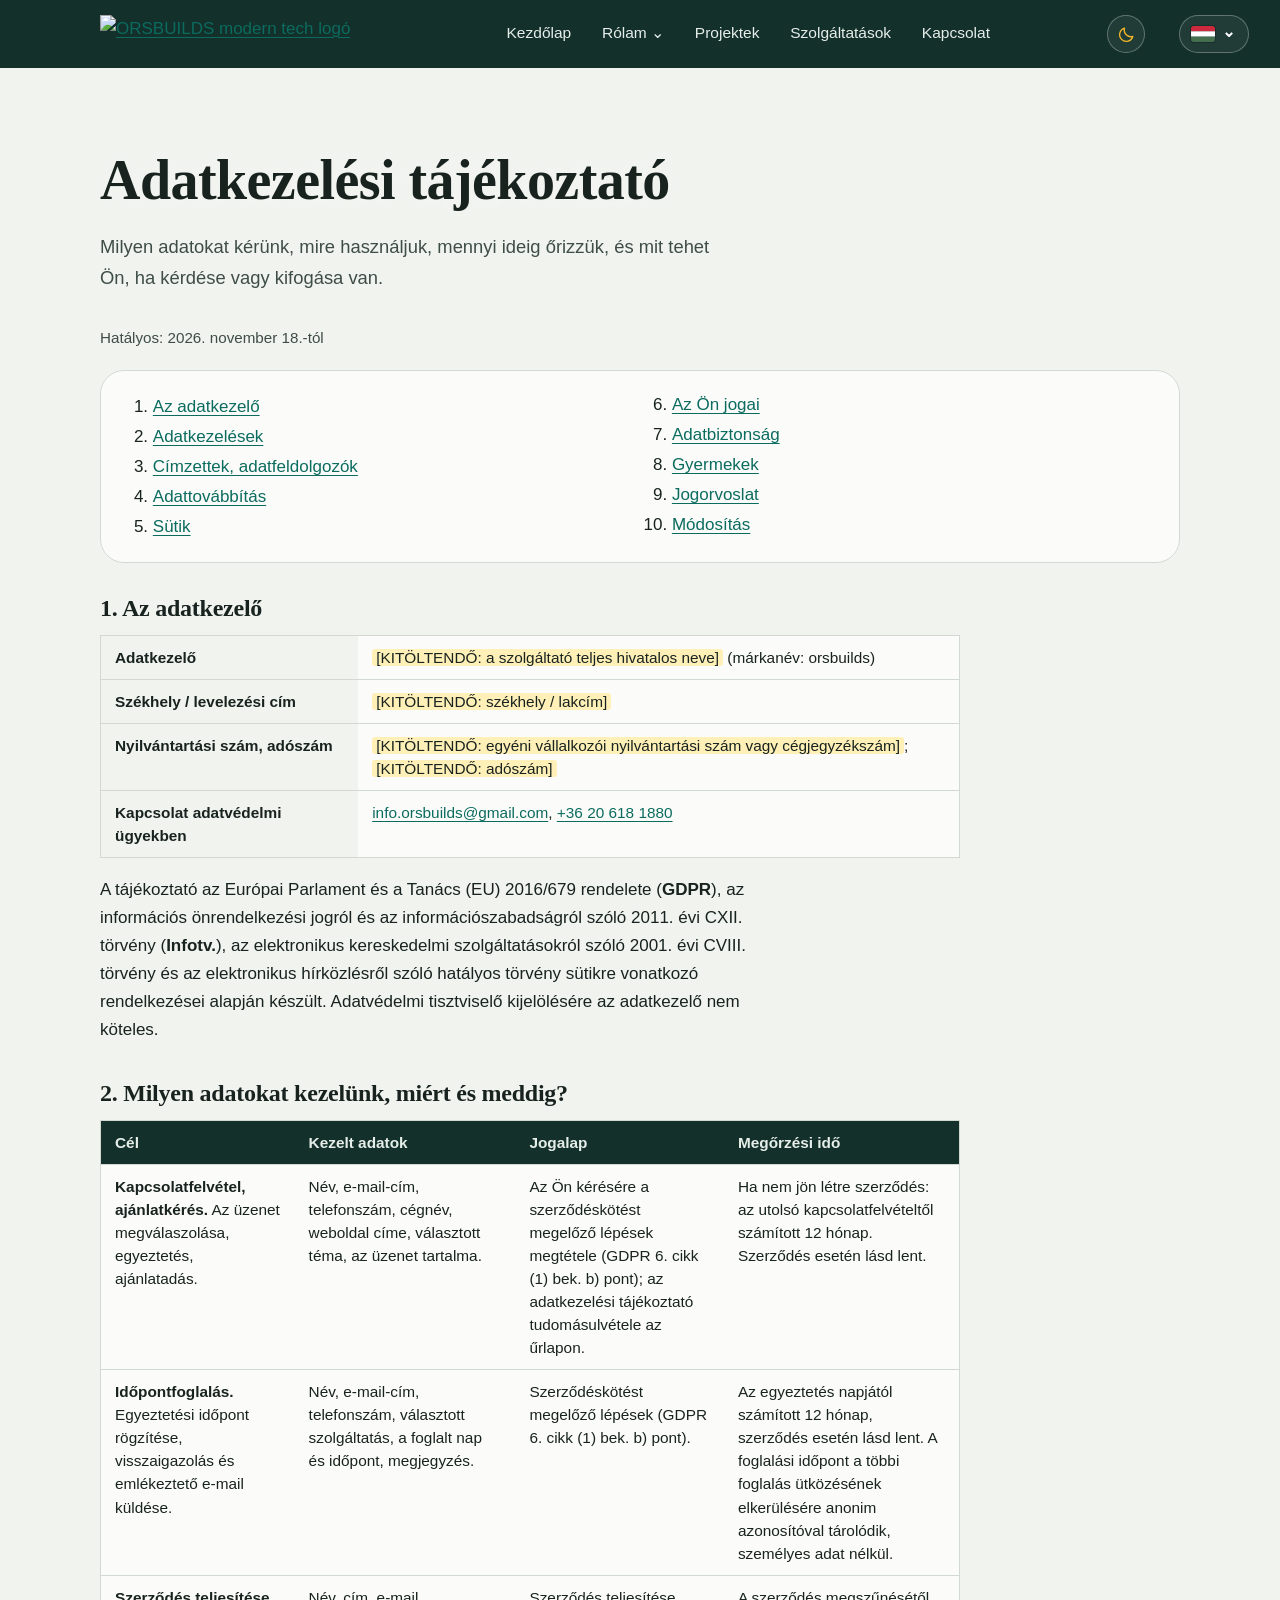
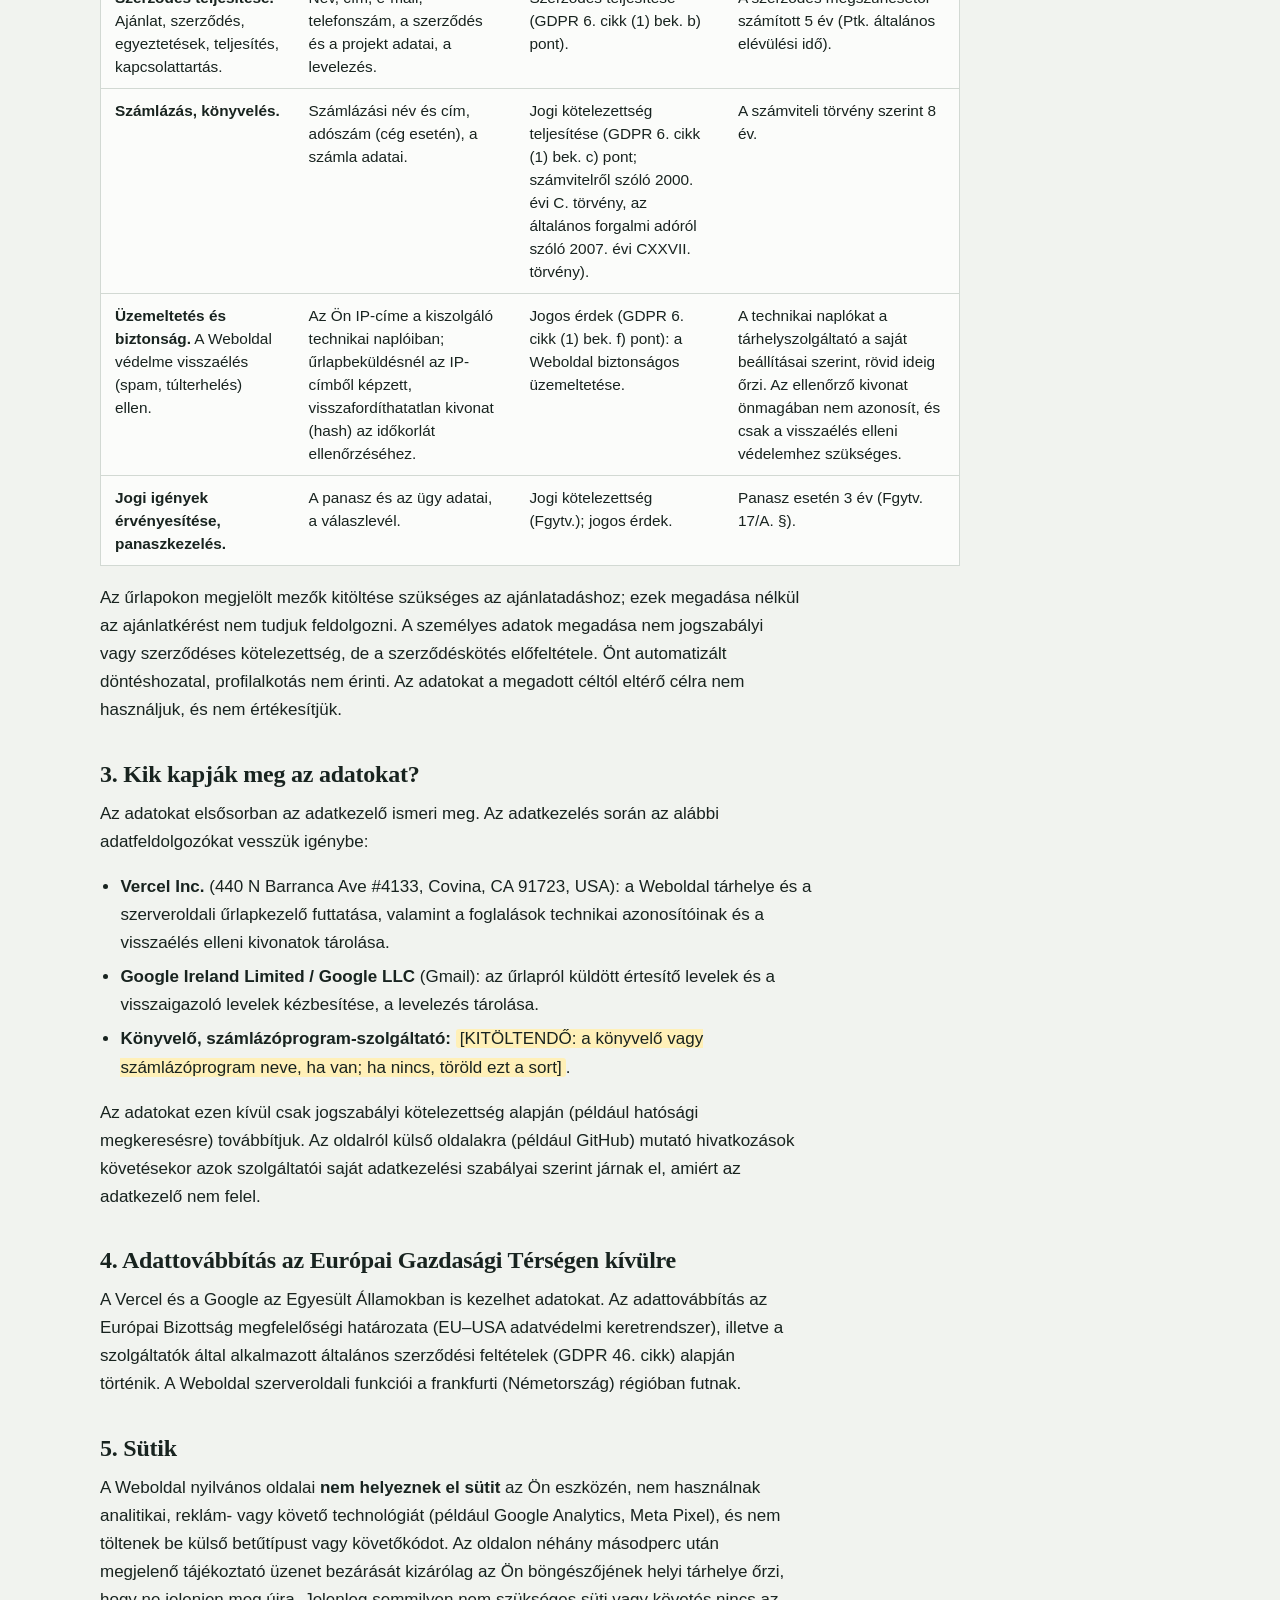
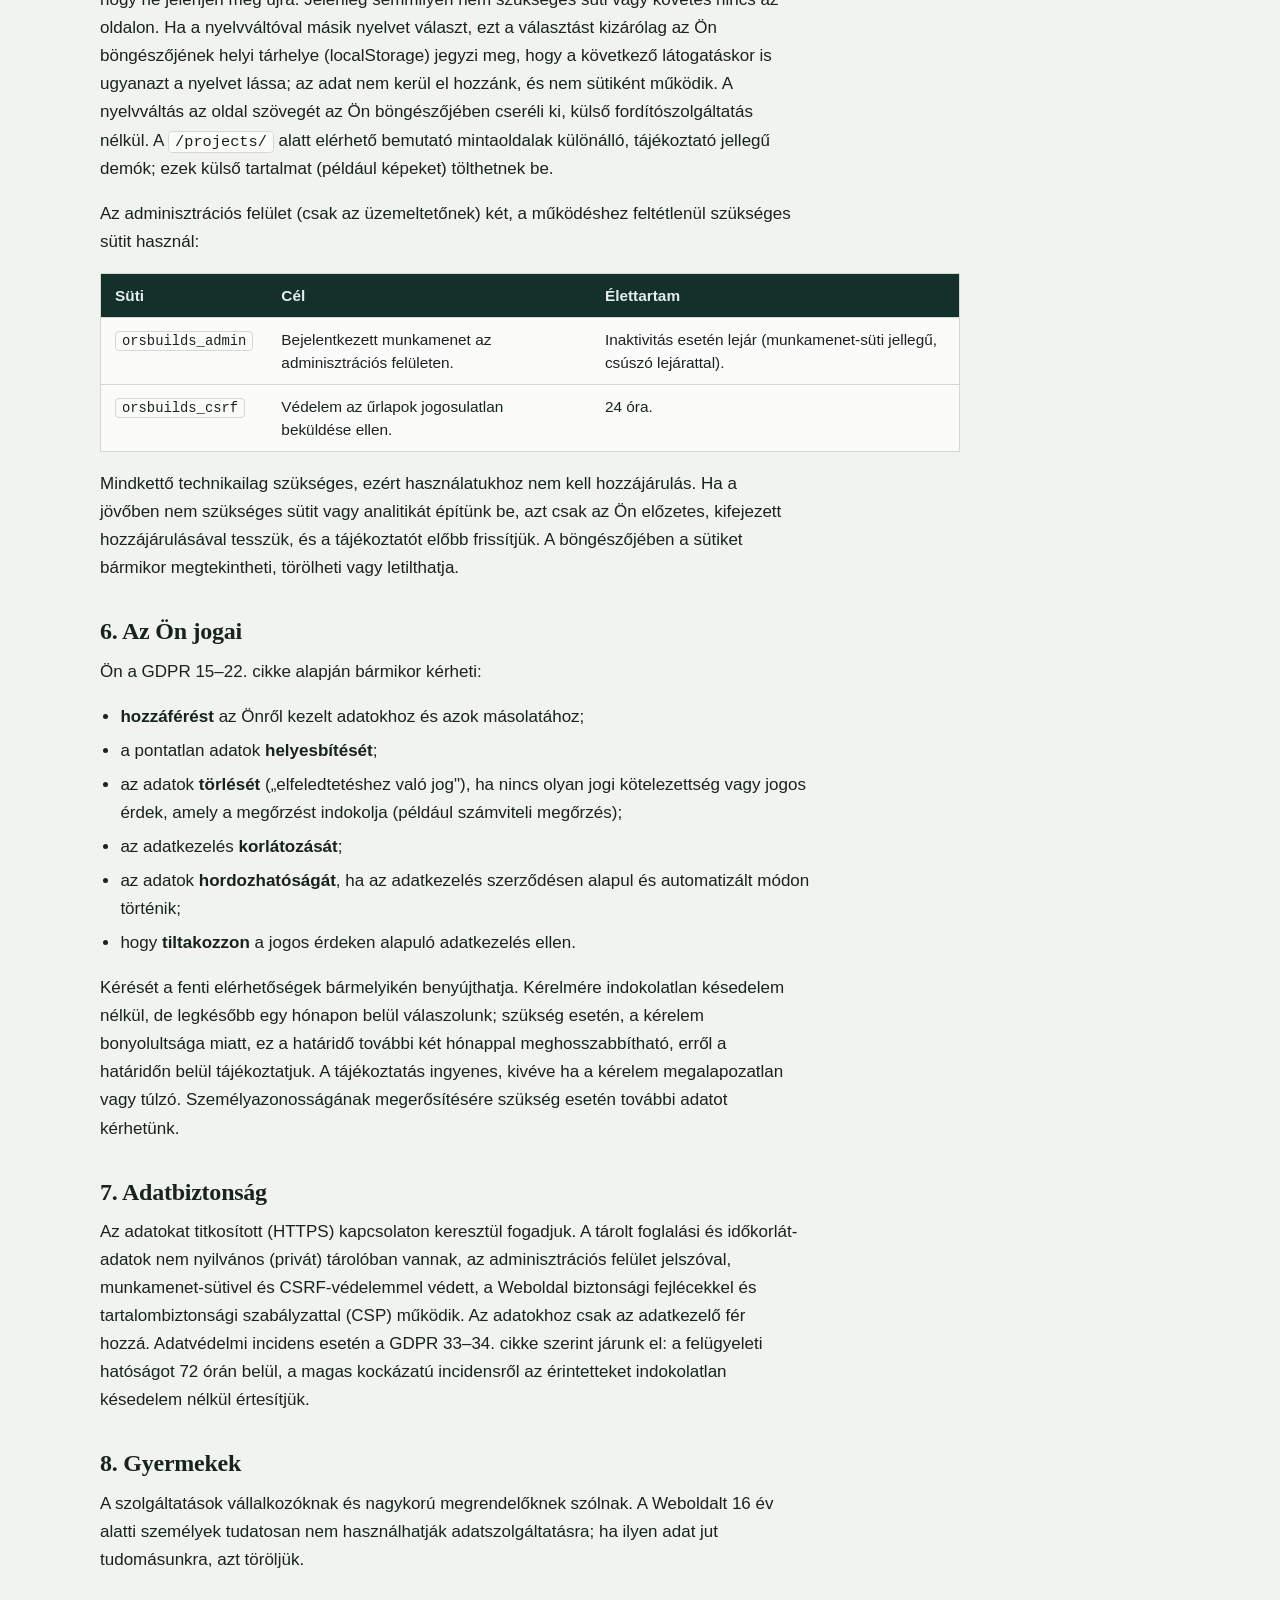
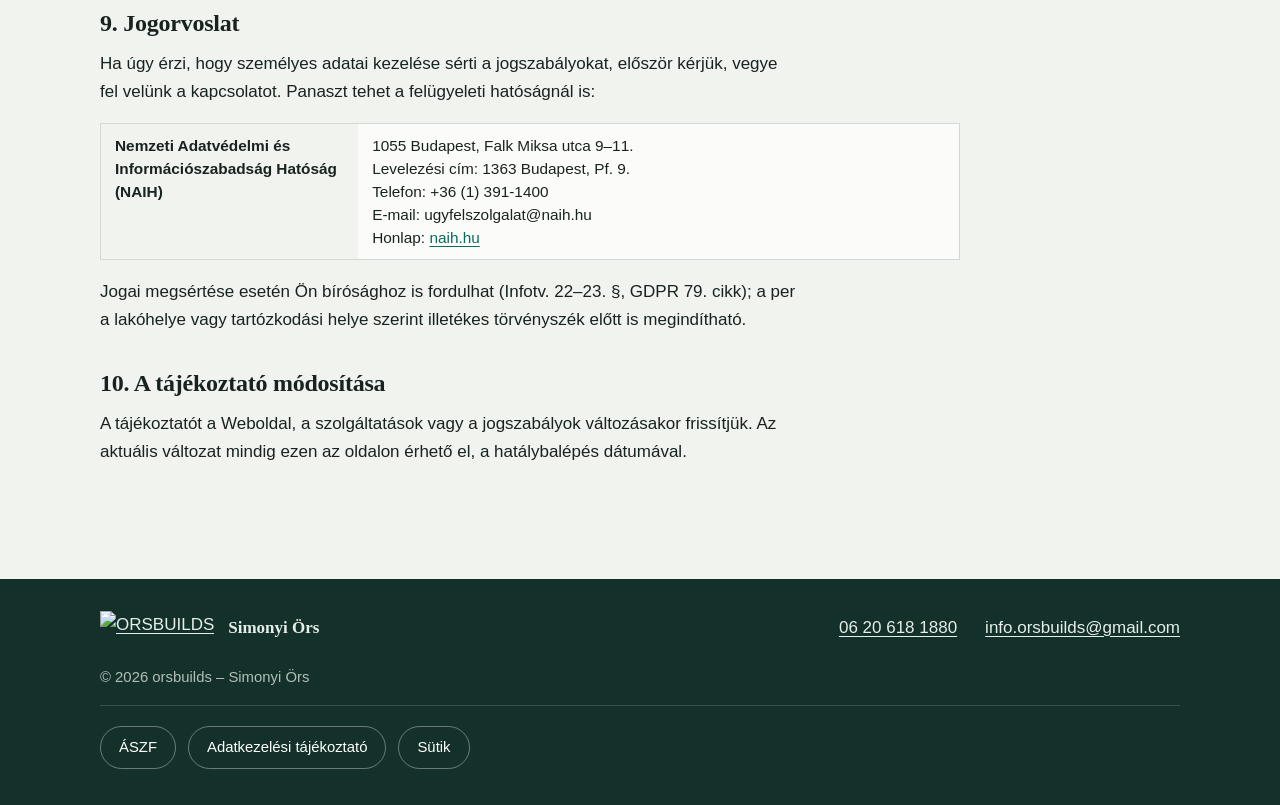
==== commit d5934e50: "Karrier oldal törölve, menü és sitemap frissítve, átirányítás a Bemutatkozunkra Co-Authored-By: Clau" ====
--- a/simonyi_ors_weboldal/public/adatkezelesi-tajekoztato.html
+++ b/simonyi_ors_weboldal/public/adatkezelesi-tajekoztato.html
@@ -15,7 +15,7 @@
 <a class="brand brand-image" href="index.html" aria-label="orsbuilds – főoldal"><img src="assets/orsbuilds-modern-tech-logo.png" alt="ORSBUILDS modern tech logó"></a>
 <button class="menu" aria-label="Menü megnyitása" aria-expanded="false" aria-controls="site-navigation">Menü ☰</button>
 <nav class="links" id="site-navigation"><a href="index.html" class="">Kezdőlap</a>
-<div class="nav-dropdown"><button class="nav-dropdown-toggle" type="button" aria-expanded="false">Rólam <span aria-hidden="true">⌄</span></button><div class="nav-dropdown-menu"><a href="bemutatkozunk.html">Bemutatkozunk</a><a href="karrier.html">Karrier</a><a href="miert-valassz-minket.html">Miért mi?</a></div></div>
+<div class="nav-dropdown"><button class="nav-dropdown-toggle" type="button" aria-expanded="false">Rólam <span aria-hidden="true">⌄</span></button><div class="nav-dropdown-menu"><a href="bemutatkozunk.html">Bemutatkozunk</a><a href="miert-valassz-minket.html">Miért mi?</a></div></div>
 <a href="projektek.html" class="">Projektek</a>
 <a href="szolgaltatasok.html" class="">Szolgáltatások</a>
 
--- a/simonyi_ors_weboldal/public/style.css
+++ b/simonyi_ors_weboldal/public/style.css
@@ -856,3 +856,95 @@
 html[data-theme="dark"] body * { text-shadow: none !important; }
 html[data-theme="dark"] ::placeholder { color: #7f918a; }
 html[data-theme="dark"] .booking-form option:disabled { color: #6c7d76; }
+.lang-flag { display: inline-grid; flex: none; width: 26px; height: 17px; border-radius: 3px; overflow: hidden; box-shadow: 0 0 0 1px rgba(0,0,0,.22); }
+.lang-flag svg { width: 100%; height: 100%; display: block; }
+.lang-toggle .lang-flag { width: 24px; height: 16px; }
+.lang-menu button .lang-flag { width: 28px; height: 19px; }
+
+/* Számok és "Ismerős a gond?" a Kezdőlapon */
+.facts { background: var(--band); color: var(--band-ink); margin: 8px 0 0; }
+.facts-grid { display: grid; grid-template-columns: repeat(4, 1fr); gap: clamp(14px, 3vw, 40px); padding-block: clamp(26px, 4vw, 42px); }
+.facts-grid div { display: grid; gap: 6px; align-content: start; padding-left: 16px; border-left: 3px solid var(--mark); }
+.facts-grid strong { font: 700 clamp(1.45rem, 2.6vw, 2rem)/1.1 var(--serif, inherit); color: #fff; }
+.facts-grid span { font-size: .95rem; color: rgba(230,238,233,.82); line-height: 1.4; }
+.facts, .facts * { text-shadow: none !important; }
+.pain { padding-block: clamp(36px, 6vw, 72px); }
+.pain-grid { display: grid; grid-template-columns: 1.2fr 1fr; gap: clamp(24px, 5vw, 64px); align-items: center; }
+.pain h2 { margin: 0 0 14px; }
+.pain ul { margin: 0; padding: 0; list-style: none; display: grid; gap: 10px; }
+.pain li { position: relative; padding-left: 28px; }
+.pain li::before { content: ""; position: absolute; left: 0; top: .72em; width: 16px; height: 2px; background: #b04a3c; transform: rotate(-12deg); }
+.pain-answer { padding: clamp(22px, 3vw, 34px); border-left: 4px solid var(--mark); background: var(--panel); border-radius: 4px 14px 14px 4px; display: grid; gap: 18px; justify-items: start; }
+.pain-answer p { margin: 0; font-size: 1.18rem; font-weight: 600; }
+@media (max-width: 800px) { .facts-grid { grid-template-columns: 1fr 1fr; } .pain-grid { grid-template-columns: 1fr; } }
+
+/* Projekt-bemutató: böngészőkeret + fülek */
+.pshow { display: grid; gap: 22px; }
+.pshow-stage { padding: clamp(28px, 6vw, 72px) clamp(18px, 6vw, 80px); border-radius: 18px; background: radial-gradient(90% 120% at 80% 0%, #25483f 0%, rgba(37,72,63,0) 60%), var(--band); perspective: 1400px; overflow: hidden; }
+.pshow-frame { max-width: 880px; margin-inline: auto; border-radius: 16px; background: #1d3a34; box-shadow: 0 40px 70px -30px rgba(0,0,0,.75), 0 0 0 1px rgba(255,255,255,.08); transform: rotateY(-7deg) rotateX(3deg); transition: transform .6s cubic-bezier(.2,.7,.2,1); }
+.pshow-stage:hover .pshow-frame, .pshow-stage:focus-within .pshow-frame { transform: rotateY(0) rotateX(0); }
+.pshow-bar { display: flex; align-items: center; gap: 8px; padding: 12px 16px; }
+.pshow-bar > i { width: 11px; height: 11px; border-radius: 50%; background: rgba(255,255,255,.28); flex: none; }
+.pshow-url { display: flex; align-items: center; gap: 9px; flex: 1; min-width: 0; margin-left: 10px; padding: 7px 14px; border-radius: 999px; background: rgba(0,0,0,.28); color: var(--band-ink); font: 500 .88rem var(--sans); }
+.pshow-url svg { width: 14px; height: 14px; flex: none; fill: none; stroke: var(--mark); stroke-width: 2; stroke-linecap: round; }
+.pshow-url b { font-weight: 500; overflow: hidden; text-overflow: ellipsis; white-space: nowrap; }
+.pshow-screen { position: relative; aspect-ratio: 8 / 5; border-radius: 0 0 16px 16px; overflow: hidden; background: #0b1512; }
+.pshow-slide { position: absolute; inset: 0; opacity: 0; visibility: hidden; transition: opacity .5s; }
+.pshow-slide.on { opacity: 1; visibility: visible; }
+.pshow-slide img { position: absolute; inset: 0; width: 100%; height: 100%; object-fit: cover; object-position: top; opacity: 0; transition: opacity .6s; }
+.pshow-slide img.on, .pshow-slide img:first-child:not(.on) { }
+.pshow-slide img.on { opacity: 1; }
+.pshow-slide:not(.js-ready) img:first-child { opacity: 1; }
+.pshow-slide:focus-visible { outline: 3px solid var(--mark); outline-offset: -3px; }
+.pshow-tabs { display: flex; flex-wrap: wrap; gap: 10px; }
+.pshow-tab { padding: 11px 22px; border: 1px solid var(--rule); border-radius: 999px; background: transparent; color: var(--ink); font: 600 1rem var(--sans); cursor: pointer; transition: background .2s, border-color .2s, color .2s; }
+.pshow-tab:hover { border-color: var(--brand); }
+.pshow-tab.on { background: var(--mark); border-color: var(--mark); color: #14201c; }
+.pshow-tab:focus-visible { outline: 3px solid var(--brand); outline-offset: 2px; }
+.pshow-cap { display: none; align-items: baseline; flex-wrap: wrap; gap: 6px 14px; margin: 0; }
+.pshow-cap.on { display: flex; }
+.pshow-cap strong { font: 700 1.3rem var(--serif); }
+.pshow-cap > span { color: var(--muted); }
+.pshow-cap a { margin-left: auto; font-weight: 700; color: var(--brand); text-underline-offset: 4px; }
+.pshow-cap a:hover { color: var(--ink); }
+@media (max-width: 640px) { .pshow-frame { transform: none; } .pshow-cap a { margin-left: 0; } .pshow-url { font-size: .78rem; } }
+@media (prefers-reduced-motion: reduce) { .pshow-frame, .pshow-slide, .pshow-slide img { transition: none; } .pshow-frame { transform: none; } }
+html[data-theme="dark"] .pshow-tab.on { color: #14201c; }
+html[data-theme="dark"] .pshow-stage { background: radial-gradient(90% 120% at 80% 0%, #1b3730 0%, rgba(27,55,48,0) 60%), #0b1512; }
+
+/* Telefonos nézet a böngészőkeret mellett */
+.pshow-stage { position: relative; }
+.pshow-phone { position: absolute; right: clamp(14px, 6vw, 90px); bottom: clamp(20px, 4vw, 48px); width: clamp(120px, 17vw, 168px); aspect-ratio: 390 / 844; border-radius: 26px; padding: 7px; background: #0b1512; box-shadow: 0 30px 50px -18px rgba(0,0,0,.8), 0 0 0 1px rgba(255,255,255,.18); transform: rotate(3deg); transition: transform .6s cubic-bezier(.2,.7,.2,1); }
+.pshow-stage:hover .pshow-phone { transform: rotate(0) translateY(-6px); }
+.pshow-notch { position: absolute; z-index: 2; top: 11px; left: 50%; width: 30%; height: 6px; border-radius: 4px; background: #000; transform: translateX(-50%); }
+.pshow-phone-screen { position: relative; width: 100%; height: 100%; border-radius: 20px; overflow: hidden; background: #fff; }
+.pshow-phone .pp { position: absolute; inset: 0; opacity: 0; transition: opacity .5s; }
+.pshow-phone .pp.on { opacity: 1; }
+.pshow-phone img { position: absolute; inset: 0; width: 100%; height: 100%; object-fit: cover; object-position: top; opacity: 0; transition: opacity .6s; }
+.pshow-phone img.on { opacity: 1; }
+.pshow-phone .pp:not(.js-ready) img:first-child { opacity: 1; }
+@media (max-width: 640px) {
+  .pshow-stage { display: grid; place-items: center; padding-block: 34px; }
+  .pshow-frame { display: none; }
+  .pshow-phone { position: relative; right: auto; bottom: auto; width: min(62vw, 230px); transform: none; }
+  .pshow-stage:hover .pshow-phone { transform: none; }
+}
+@media (prefers-reduced-motion: reduce) { .pshow-phone, .pshow-phone .pp, .pshow-phone img { transition: none; } .pshow-phone, .pshow-stage:hover .pshow-phone { transform: none; } }
+
+/* Gördülő mintaoldal-sáv a Kezdőlapon */
+.strip-section { padding-inline: 0; overflow: hidden; }
+.strip-head { margin-bottom: clamp(18px, 3vw, 30px); }
+.strip-head h2 { margin: 0 0 8px; }
+.strip { overflow: hidden; padding-block: 14px 22px; -webkit-mask-image: linear-gradient(90deg, transparent, #000 5%, #000 95%, transparent); mask-image: linear-gradient(90deg, transparent, #000 5%, #000 95%, transparent); }
+.strip-track { display: flex; gap: clamp(16px, 2.4vw, 28px); width: max-content; margin: 0; padding: 0; list-style: none; animation: strip-roll 48s linear infinite; }
+.strip:hover .strip-track, .strip:focus-within .strip-track { animation-play-state: paused; }
+.strip-card { flex: none; width: clamp(250px, 30vw, 380px); }
+.strip-card a { display: grid; gap: 12px; color: inherit; text-decoration: none; }
+.strip-shot { display: block; border-radius: 12px; overflow: hidden; background: #0b1512; box-shadow: 0 18px 34px -20px rgba(10,28,24,.55), 0 0 0 1px rgba(20,48,43,.14); transition: transform .35s cubic-bezier(.2,.7,.2,1), box-shadow .35s; }
+.strip-shot img { display: block; width: 100%; height: auto; aspect-ratio: 8 / 5; object-fit: cover; object-position: top; }
+.strip-name { font: 700 1.05rem var(--serif); }
+.strip-card a:hover .strip-shot, .strip-card a:focus-visible .strip-shot { transform: translateY(-6px); box-shadow: 0 26px 40px -20px rgba(10,28,24,.6), 0 0 0 2px var(--mark); }
+.strip-card a:focus-visible { outline: 3px solid var(--brand); outline-offset: 4px; border-radius: 12px; }
+@keyframes strip-roll { to { transform: translateX(calc(-50% - clamp(8px, 1.2vw, 14px))); } }
+@media (prefers-reduced-motion: reduce) { .strip { overflow-x: auto; -webkit-mask-image: none; mask-image: none; } .strip-track { animation: none; } .strip-track [aria-hidden="true"] { display: none; } }
+html[data-theme="dark"] .strip-shot { box-shadow: 0 18px 34px -20px rgba(0,0,0,.8), 0 0 0 1px rgba(255,255,255,.1); }
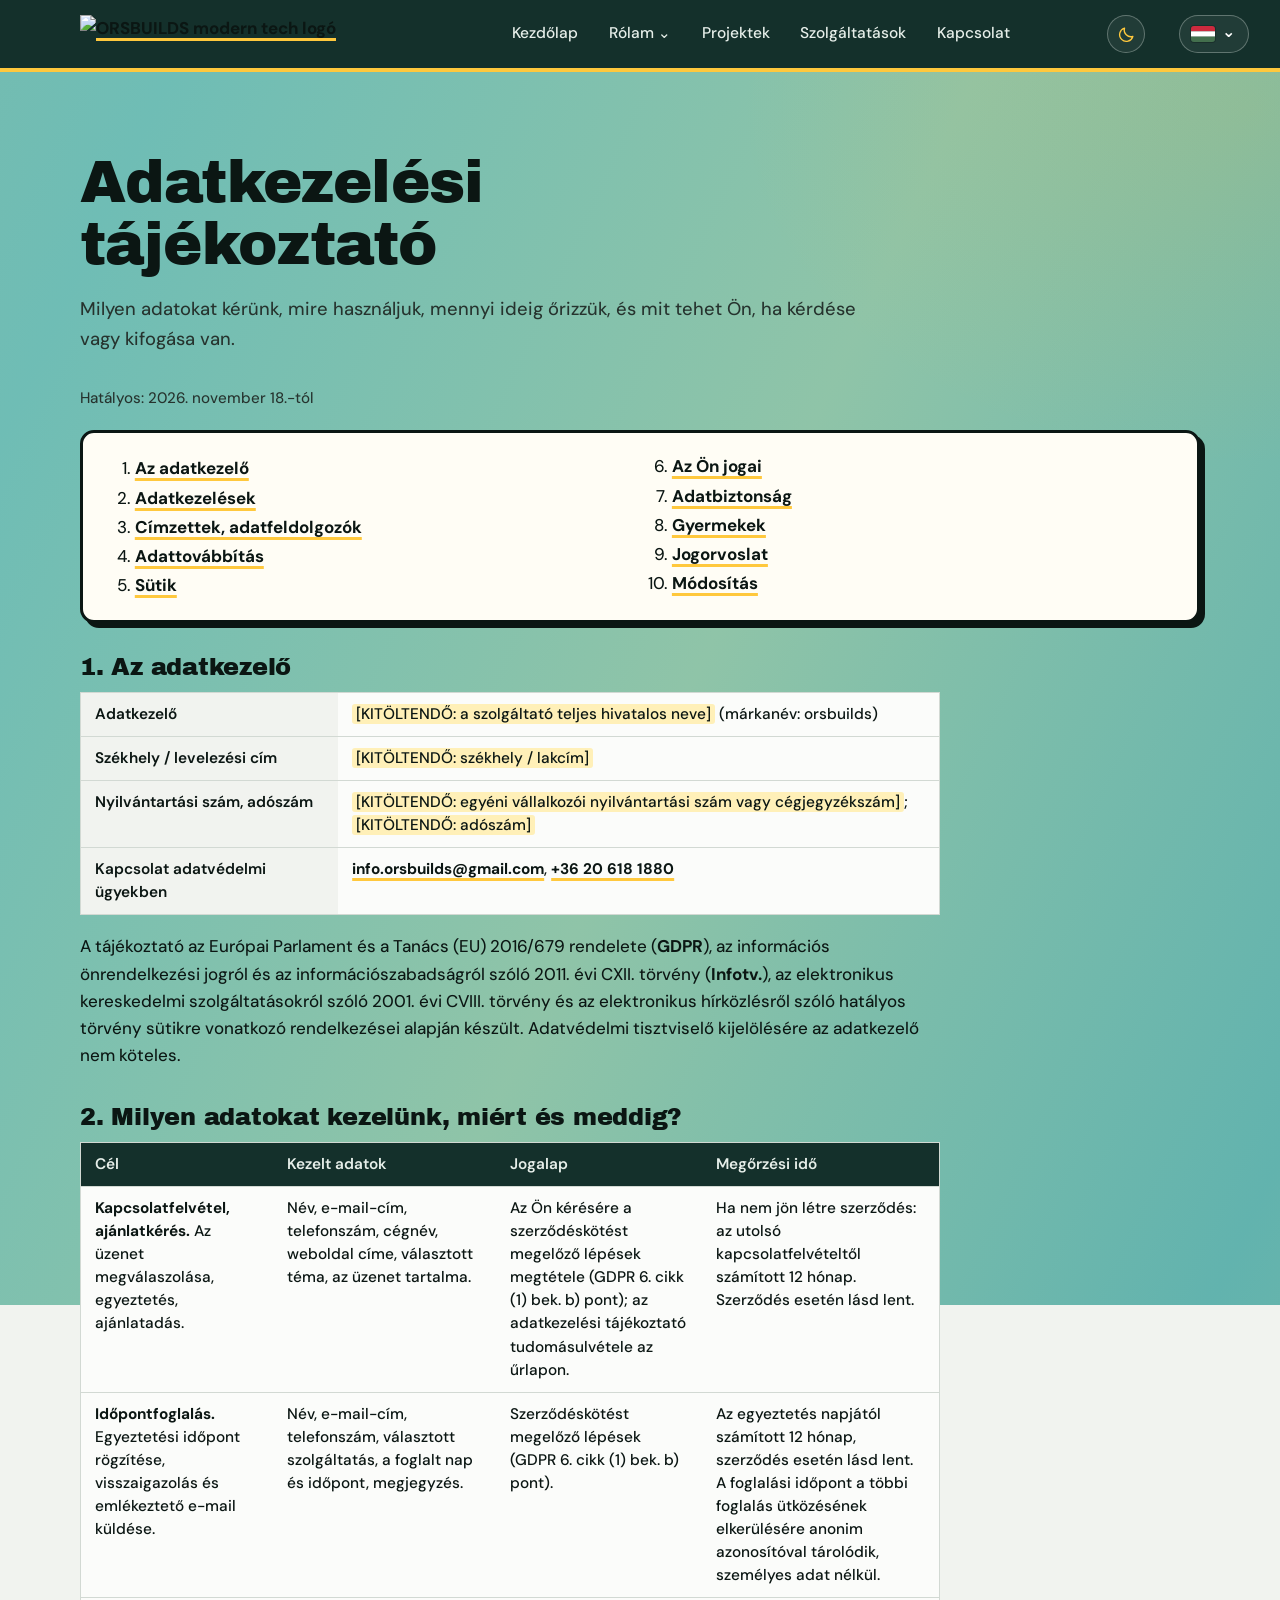
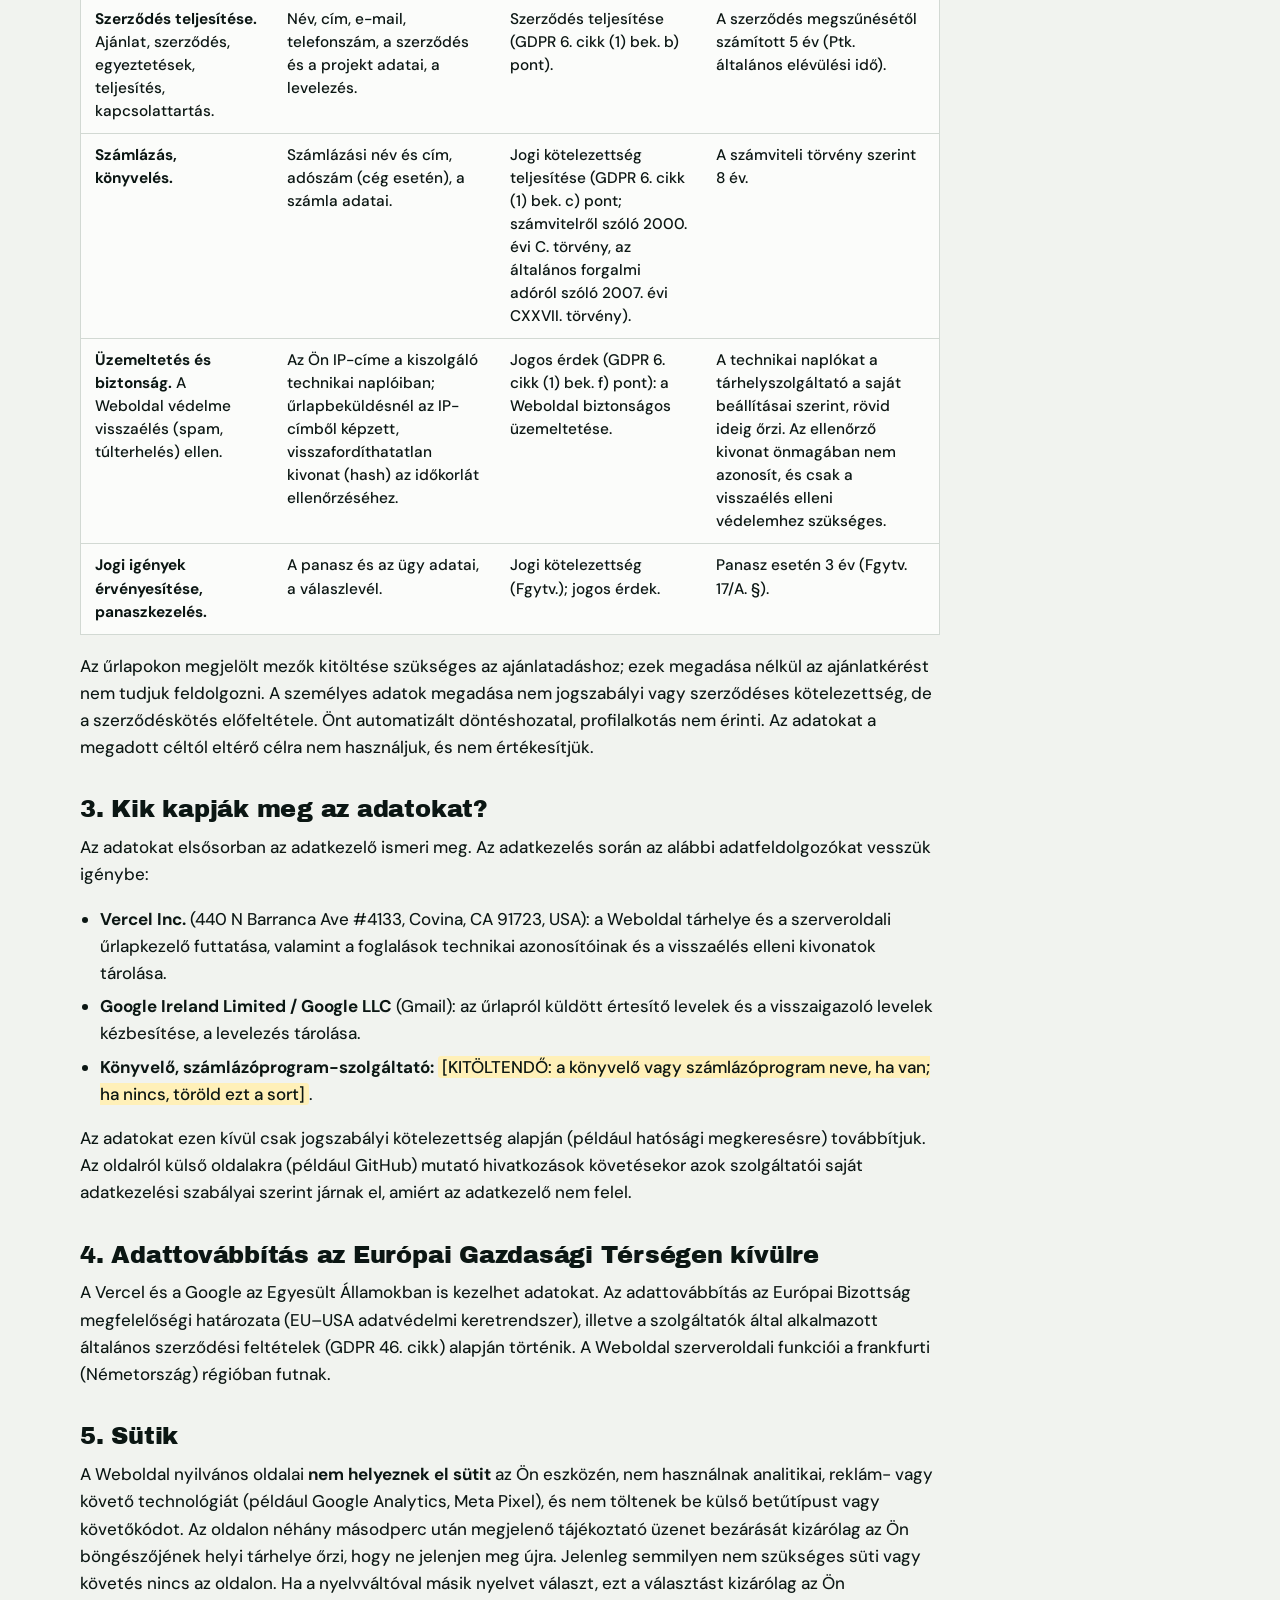
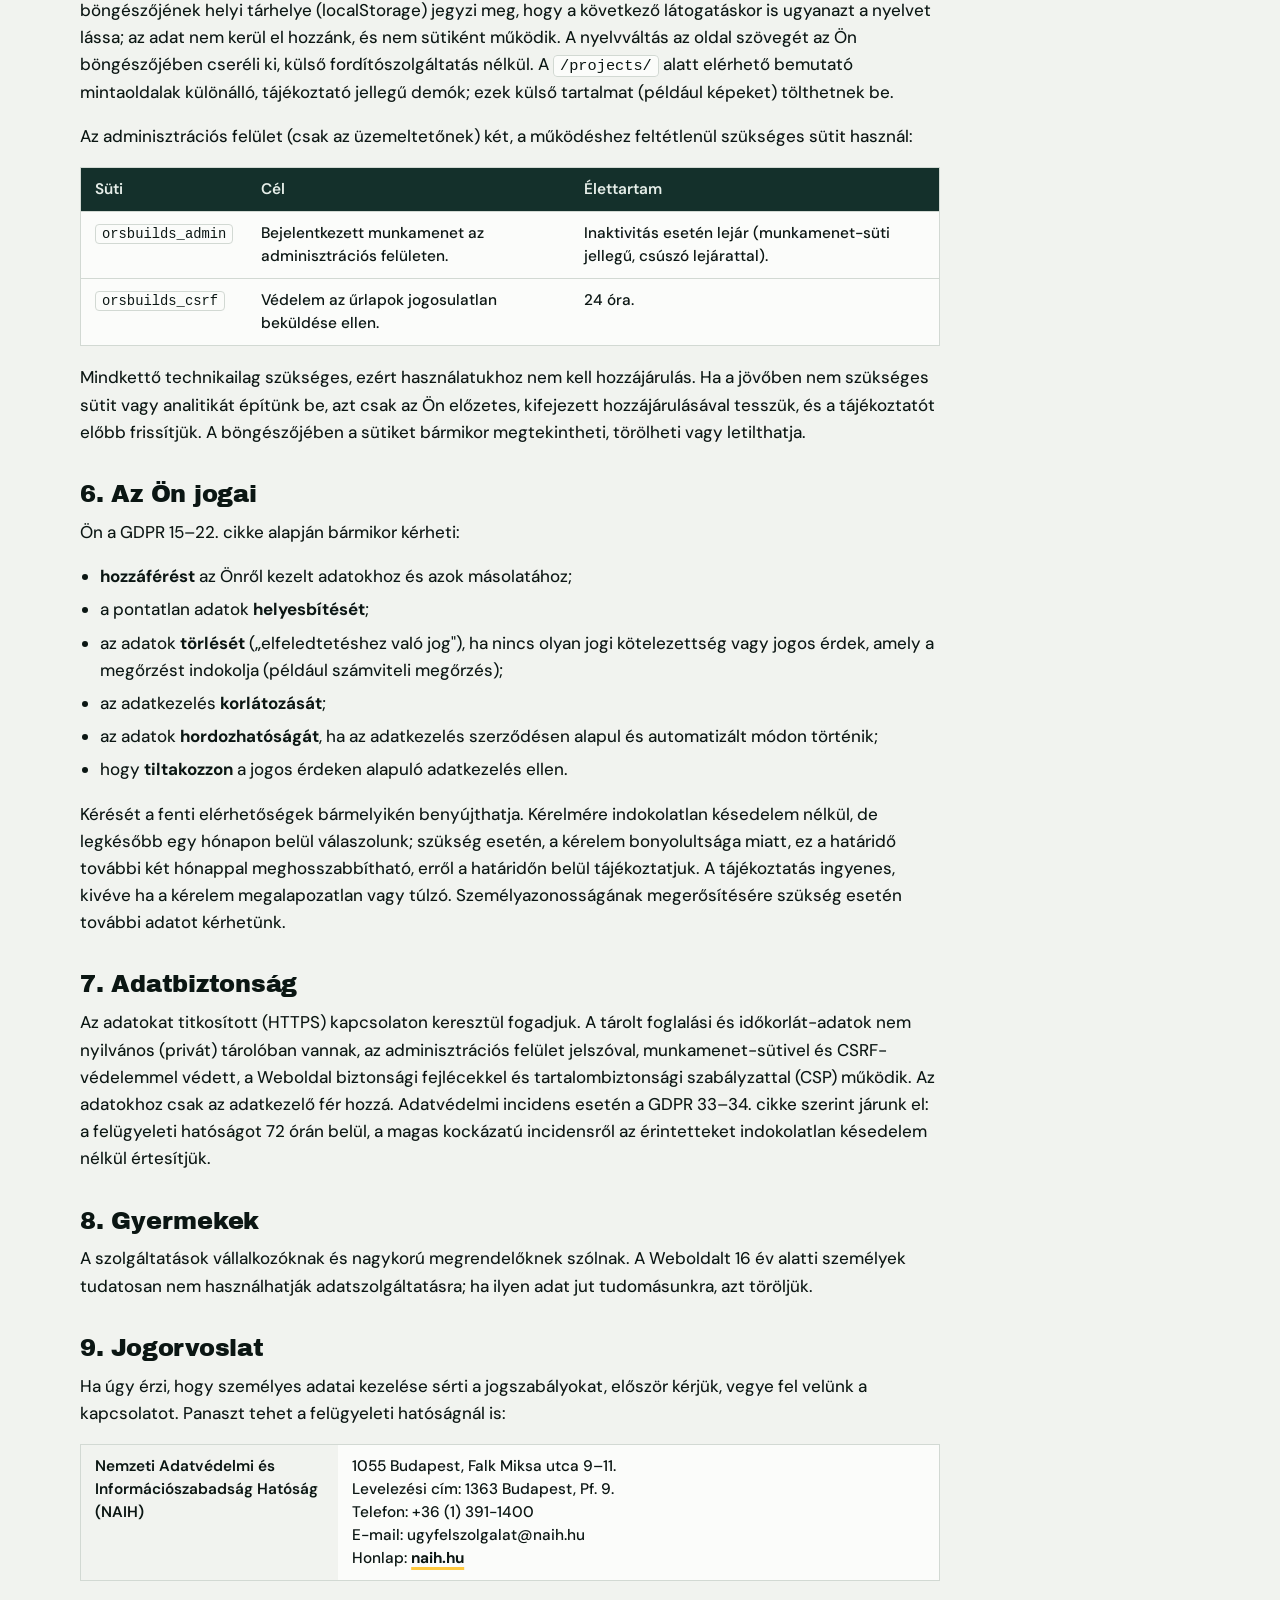
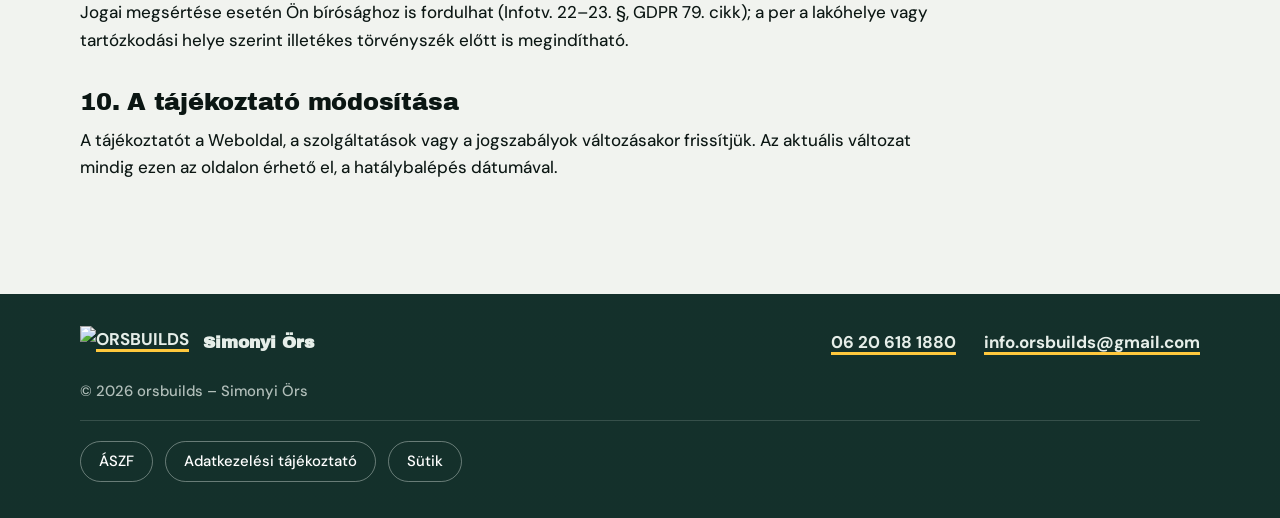
==== commit f87ef63f: "GYIK oldal: 16 kérdés 5 csoportban, menü (Rólam), sitemap, HU/EN/DE; a Szolgáltatások és Miért mi? o" ====
--- a/simonyi_ors_weboldal/public/adatkezelesi-tajekoztato.html
+++ b/simonyi_ors_weboldal/public/adatkezelesi-tajekoztato.html
@@ -15,7 +15,7 @@
 <a class="brand brand-image" href="index.html" aria-label="orsbuilds – főoldal"><img src="assets/orsbuilds-modern-tech-logo.png" alt="ORSBUILDS modern tech logó"></a>
 <button class="menu" aria-label="Menü megnyitása" aria-expanded="false" aria-controls="site-navigation">Menü ☰</button>
 <nav class="links" id="site-navigation"><a href="index.html" class="">Kezdőlap</a>
-<div class="nav-dropdown"><button class="nav-dropdown-toggle" type="button" aria-expanded="false">Rólam <span aria-hidden="true">⌄</span></button><div class="nav-dropdown-menu"><a href="bemutatkozunk.html">Bemutatkozunk</a><a href="miert-valassz-minket.html">Miért mi?</a></div></div>
+<div class="nav-dropdown"><button class="nav-dropdown-toggle" type="button" aria-expanded="false">Rólam <span aria-hidden="true">⌄</span></button><div class="nav-dropdown-menu"><a href="bemutatkozunk.html">Bemutatkozunk</a><a href="miert-valassz-minket.html">Miért mi?</a><a href="gyik.html">GYIK</a></div></div>
 <a href="projektek.html" class="">Projektek</a>
 <a href="szolgaltatasok.html" class="">Szolgáltatások</a>
 
--- a/simonyi_ors_weboldal/public/style.css
+++ b/simonyi_ors_weboldal/public/style.css
@@ -948,3 +948,382 @@
 @keyframes strip-roll { to { transform: translateX(calc(-50% - clamp(8px, 1.2vw, 14px))); } }
 @media (prefers-reduced-motion: reduce) { .strip { overflow-x: auto; -webkit-mask-image: none; mask-image: none; } .strip-track { animation: none; } .strip-track [aria-hidden="true"] { display: none; } }
 html[data-theme="dark"] .strip-shot { box-shadow: 0 18px 34px -20px rgba(0,0,0,.8), 0 0 0 1px rgba(255,255,255,.1); }
+
+/* Árak: három csomag + két kiegészítő sor */
+.pricing { display: grid; gap: clamp(18px, 2.4vw, 28px); }
+.pricing .tiers { display: grid; grid-template-columns: repeat(2, minmax(0, 1fr)); gap: clamp(16px, 2.4vw, 28px); align-items: stretch; }
+.pricing .service.tier { position: relative; gap: 20px; padding: clamp(26px, 3vw, 38px); border-radius: 18px; }
+.pricing .tier h2 { font-size: 1.55rem; margin: 0 0 8px; }
+.pricing .tier .service-buy { order: 3; display: grid; gap: 14px; justify-content: stretch; border-top: 0; padding-top: 0; margin-top: auto; }
+.pricing .tier .service-price { order: -1; background: none; color: var(--ink) !important; padding: 0; border-radius: 0; font: 700 clamp(1.9rem, 3vw, 2.4rem)/1.1 var(--serif); }
+.pricing .tier .service-list { display: grid; gap: 11px; flex: 0 0 auto; }
+.pricing .tier .service-list li { position: relative; padding: 0 0 0 30px; background: none; border: 0; border-radius: 0; font-size: 1rem; }
+.pricing .tier .service-list li::before { content: ""; position: absolute; left: 0; top: .22em; width: 18px; height: 18px; border-radius: 50%; background: var(--brand) url("data:image/svg+xml,%3Csvg xmlns='http://www.w3.org/2000/svg' viewBox='0 0 24 24' fill='none' stroke='%23fff' stroke-width='3.4' stroke-linecap='round' stroke-linejoin='round'%3E%3Cpath d='M6 12.5l4 4 8-9'/%3E%3C/svg%3E") center / 11px no-repeat; }
+.pricing .tier .price-button { width: 100%; justify-content: center; text-align: center; }
+.pricing .tier-main { background: var(--band); color: var(--band-ink); border-color: var(--band); box-shadow: 0 30px 50px -28px rgba(10,28,24,.7); }
+.pricing .tier-main :is(h2, .service-price, li) { color: #fff !important; }
+.pricing .tier-main p { color: rgba(230,238,233,.82); }
+.pricing .tier-main .service-list li::before { background-color: var(--mark); background-image: url("data:image/svg+xml,%3Csvg xmlns='http://www.w3.org/2000/svg' viewBox='0 0 24 24' fill='none' stroke='%2314201c' stroke-width='3.4' stroke-linecap='round' stroke-linejoin='round'%3E%3Cpath d='M6 12.5l4 4 8-9'/%3E%3C/svg%3E"); }
+.pricing .tier-main .price-button { background: var(--mark); border-color: var(--mark); color: #14201c; }
+.pricing .tier-main .price-button:hover { background: #fff; border-color: #fff; }
+.tier-tag { position: absolute; top: -13px; left: clamp(26px, 3vw, 38px); padding: 5px 14px; border-radius: 999px; background: var(--mark); color: #14201c; font: 700 .85rem var(--sans); }
+.pricing .addons { display: grid; grid-template-columns: minmax(0, 1fr); gap: clamp(16px, 2.4vw, 28px); }
+.pricing .service.addon { display: grid; grid-template-columns: 1fr auto; align-items: center; gap: 12px 24px; padding: 22px 26px; border-radius: 14px; }
+.pricing .addon h2 { font-size: 1.25rem; margin: 0 0 4px; }
+.pricing .addon .service-list { display: none; }
+.pricing .addon .service-buy { display: grid; justify-items: end; gap: 10px; border-top: 0; padding-top: 0; }
+.pricing .addon .service-price { padding: 5px 14px; font-size: 1rem; }
+@media (max-width: 960px) { .pricing .tiers { grid-template-columns: 1fr; } .pricing .addons { grid-template-columns: 1fr; } .tier-tag { top: -12px; } }
+@media (max-width: 520px) { .pricing .service.addon { grid-template-columns: 1fr; } .pricing .addon .service-buy { justify-items: start; } }
+html[data-theme="dark"] .pricing .tier-main { background: #0b1512; border-color: #2d4a42; }
+html[data-theme="dark"] .pricing .tier:not(.tier-main) .service-price { color: var(--ink) !important; }
+html[data-theme="dark"] .pricing .tier-main :is(h2, .service-price, li) { color: #fff !important; }
+
+/* Három kártya egy sorban + garancia sáv */
+.pricing .tiers { grid-template-columns: repeat(3, minmax(0, 1fr)); }
+.guarantee { display: flex; align-items: center; gap: clamp(18px, 3vw, 36px); margin-block: clamp(26px, 4vw, 44px); padding: clamp(24px, 3.5vw, 40px); border-radius: 18px; border-left: 5px solid var(--mark); background: var(--band); color: var(--band-ink); }
+.guarantee-icon { flex: none; display: grid; place-items: center; width: clamp(54px, 7vw, 72px); height: clamp(54px, 7vw, 72px); border-radius: 50%; background: var(--mark); }
+.guarantee-icon svg { width: 52%; height: 52%; fill: none; stroke: #14201c; stroke-width: 2.8; stroke-linecap: round; stroke-linejoin: round; }
+.guarantee h2 { margin: 0 0 8px; color: #fff; font-size: clamp(1.4rem, 2.8vw, 2rem); line-height: 1.15; }
+.guarantee p { margin: 0; max-width: 56ch; color: rgba(230,238,233,.88); }
+.guarantee .guarantee-note { margin-top: 12px; font-size: .95rem; color: rgba(230,238,233,.68); }
+.guarantee, .guarantee * { text-shadow: none !important; }
+@media (max-width: 960px) { .pricing .tiers { grid-template-columns: 1fr; } }
+@media (max-width: 560px) { .guarantee { flex-direction: column; align-items: flex-start; } }
+html[data-theme="dark"] .guarantee { background: #0b1512; border-color: var(--mark); box-shadow: 0 0 0 1px #2a3d37; }
+.pricing .tier .service-price { font-size: clamp(1.4rem, 2vw, 1.75rem); white-space: nowrap; }
+.service-disclaimer { margin-top: clamp(18px, 2.4vw, 28px); }
+@media (max-width: 1100px) and (min-width: 961px) { .pricing .tier .service-price { font-size: 1.3rem; } }
+.pricing .tier .service-list { margin-bottom: 18px; }
+
+/* Miért mi?: előnykártyák és alapjellemzők */
+.why-ico { display: grid; place-items: center; flex: none; width: 58px; height: 58px; border-radius: 50%; background: #fff; color: var(--band); box-shadow: 0 0 0 1px var(--rule); }
+.why-ico svg { width: 26px; height: 26px; fill: none; stroke: currentColor; stroke-width: 1.8; stroke-linecap: round; stroke-linejoin: round; }
+.why-benefits { padding-block: clamp(36px, 6vw, 72px) clamp(20px, 3vw, 36px); }
+.why-benefits h2, .why-basics h2 { margin-bottom: clamp(20px, 3vw, 30px); }
+.benefit-grid { display: grid; grid-template-columns: repeat(3, minmax(0, 1fr)); gap: clamp(14px, 2vw, 24px); }
+.benefit { display: grid; align-content: start; gap: 12px; padding: clamp(22px, 2.6vw, 32px); border-radius: 18px; background: var(--panel); border: 1px solid var(--rule); }
+.benefit h3 { margin: 6px 0 0; font-size: 1.3rem; }
+.benefit p { margin: 0; color: var(--muted); }
+.benefit-main { background: linear-gradient(135deg, var(--mark), #f7d27a); border-color: transparent; }
+.benefit-main p, .benefit-main h3 { color: #14201c; }
+.benefit-main .why-ico { background: #fff; color: #14201c; box-shadow: none; }
+.why-basics { padding-block: clamp(20px, 3vw, 36px) clamp(36px, 6vw, 72px); }
+.basic-grid { display: grid; grid-template-columns: repeat(4, minmax(0, 1fr)); gap: clamp(12px, 1.6vw, 18px); margin: 0; padding: 0; list-style: none; }
+.basic-grid li { display: grid; justify-items: center; gap: 12px; padding: 22px 12px 20px; border-radius: 16px; background: var(--panel); border: 1px solid var(--rule); text-align: center; font-weight: 600; }
+.benefit, .basic-grid li { text-shadow: none !important; }
+@media (max-width: 960px) { .benefit-grid { grid-template-columns: repeat(2, minmax(0, 1fr)); } .basic-grid { grid-template-columns: repeat(2, minmax(0, 1fr)); } }
+@media (max-width: 600px) { .benefit-grid { grid-template-columns: 1fr; } }
+html[data-theme="dark"] .why-ico { background: #0b1512; color: var(--mark); box-shadow: 0 0 0 1px #2a3d37; }
+html[data-theme="dark"] .benefit-main { background: linear-gradient(135deg, #e0a526, #f0c869); }
+html[data-theme="dark"] .benefit-main .why-ico { background: #fff; color: #14201c; }
+.benefit, .benefit *, .basic-grid li, .basic-grid li * { text-shadow: none !important; }
+
+/* Forgatható alapjellemző-kártyák */
+.basic-grid li.flip-li, .basic-grid li { padding: 0; background: none; border: 0; display: block; }
+.flip { display: block; width: 100%; height: 100%; min-height: 172px; padding: 0; border: 0; background: none; color: inherit; font: inherit; cursor: pointer; perspective: 900px; text-align: center; }
+.flip-inner { position: relative; display: block; width: 100%; height: 100%; min-height: 172px; transition: transform .6s cubic-bezier(.3,.7,.2,1); transform-style: preserve-3d; }
+.flip-face { position: absolute; inset: 0; display: grid; align-content: center; justify-items: center; gap: 12px; padding: 18px 16px; border-radius: 16px; background: var(--panel); border: 1px solid var(--rule); backface-visibility: hidden; -webkit-backface-visibility: hidden; font-weight: 600; }
+.flip-back { transform: rotateY(180deg); background: var(--band); border-color: var(--band); color: #fff; font-weight: 500; font-size: .95rem; line-height: 1.45; }
+.flip-back, .flip-back * { text-shadow: none !important; }
+.flip:focus-visible { outline: 3px solid var(--brand); outline-offset: 3px; border-radius: 16px; }
+.flip.flipped .flip-inner { transform: rotateY(180deg); }
+@media (hover: hover) { .flip:hover .flip-inner { transform: rotateY(180deg); } }
+@media (prefers-reduced-motion: reduce) { .flip-inner { transition: none; } }
+@media (max-width: 600px) { .flip, .flip-inner { min-height: 205px; } .flip-back { font-size: .88rem; padding: 14px 12px; } }
+html[data-theme="dark"] .flip-back { background: #0b1512; border-color: #2d4a42; }
+
+/* Miért mi?: Ki áll mögötte, vélemények, GYIK */
+.why-person { padding-block: clamp(24px, 4vw, 48px); }
+.person-card { display: grid; grid-template-columns: auto minmax(0, 1fr); gap: clamp(20px, 4vw, 44px); align-items: center; padding: clamp(24px, 4vw, 40px); background: var(--band); color: var(--band-ink); border-radius: 36px 36px 36px 10px; }
+.person-card h2 { color: #fff; margin: 0 0 12px; }
+.person-card p { margin: 0 0 10px; max-width: 58ch; color: var(--band-ink); text-shadow: none; }
+.person-logo { width: clamp(84px, 12vw, 120px); height: auto; border-radius: 50%; background: #0e2420; padding: 10px; }
+.why-person-link { display: inline-block; margin-top: 8px; padding: 9px 20px; border-radius: 999px; background: var(--mark); color: var(--ink); font: 600 .96rem var(--sans); text-decoration: none; }
+.why-person-link:hover, .why-person-link:focus-visible { background: #fff; }
+.why-reviews { padding-block: clamp(24px, 4vw, 48px); }
+.why-reviews h2, .why-faq h2 { margin-bottom: 24px; }
+.review { margin: 0; padding: clamp(22px, 4vw, 34px); background: var(--panel); border: 2px dashed var(--rule); border-radius: 28px; }
+.review blockquote { margin: 0 0 14px; }
+.review blockquote p { margin: 0; max-width: 56ch; font: 600 clamp(1.1rem, 2vw, 1.3rem)/1.45 var(--serif); color: var(--ink); }
+.review .why-person-link { margin-top: 0; }
+.why-faq { padding-block: clamp(24px, 4vw, 48px) clamp(40px, 7vw, 84px); }
+.why-faq .faq-list { max-width: 820px; display: grid; gap: 14px; border-top: 0; }
+.why-faq .faq-item { background: var(--panel); border: 1px solid var(--rule); border-radius: 26px; }
+.why-faq .faq-item[open] { border-color: var(--brand); }
+.why-faq .faq-item summary { padding: 18px 64px 18px 24px; border-radius: 26px; }
+.why-faq .faq-item summary::after { right: 22px; }
+.why-faq .faq-item p { margin: 0; padding: 0 24px 20px; }
+@media (max-width: 640px) { .person-card { grid-template-columns: 1fr; border-radius: 28px 28px 28px 8px; } }
+html[data-theme="dark"] .review { background: #101c18; border-color: #2a3d36; }
+html[data-theme="dark"] .why-faq .faq-item { background: #101c18; border-color: #2a3d36; }
+html[data-theme="dark"] .person-card { background: #0b1512; }
+.person-card *, .review *, .why-faq * { text-shadow: none !important; }
+.person-logo { border-radius: 24px; padding: 14px; object-fit: contain; aspect-ratio: 1; background: #0e2420; }
+
+@media (min-width: 900px) { .about-bubbles { grid-template-columns: repeat(3, minmax(0, 1fr)); } }
+.about-punch h2 { margin: 0 0 10px; }
+.about-punch p { margin: 0; max-width: 52ch; font-size: clamp(1.1rem, 2vw, 1.3rem); }
+.about-punch h2 { color: #fff; text-shadow: none; }
+.about-punch p { color: var(--band-ink); text-shadow: none; }
+.skills-section:has(.about-punch) { padding-block: clamp(36px, 6vw, 64px) 0; }
+
+/* Háttér: lassan úszó fényfoltok (a régi áramköri rács helyett) */
+body::before {
+  inset: -25%; background:
+    radial-gradient(36% 40% at 22% 28%, rgba(11,107,94,.17), transparent 70%),
+    radial-gradient(32% 38% at 78% 22%, rgba(240,180,41,.19), transparent 70%),
+    radial-gradient(40% 44% at 64% 80%, rgba(11,107,94,.13), transparent 70%),
+    radial-gradient(28% 32% at 14% 86%, rgba(240,180,41,.13), transparent 70%),
+    #d9e3dd;
+  animation: aurora 24s ease-in-out infinite alternate; will-change: transform;
+}
+@keyframes aurora { from { transform: translate3d(-3%, -2%, 0) rotate(0deg) scale(1); } to { transform: translate3d(3%, 3%, 0) rotate(6deg) scale(1.08); } }
+html[data-theme="dark"] body::before {
+  background:
+    radial-gradient(36% 40% at 22% 28%, rgba(34,170,146,.16), transparent 70%),
+    radial-gradient(32% 38% at 78% 22%, rgba(240,180,41,.09), transparent 70%),
+    radial-gradient(40% 44% at 64% 80%, rgba(34,170,146,.11), transparent 70%),
+    radial-gradient(28% 32% at 14% 86%, rgba(240,180,41,.06), transparent 70%),
+    #0e1714;
+}
+@media (prefers-reduced-motion: reduce) { body::before { animation: none; } }
+
+/* Futó szalagcím */
+.ticker { overflow: hidden; background: var(--band); color: var(--band-ink); border-block: 3px solid var(--mark); padding-block: 14px; }
+.ticker-track { display: flex; width: max-content; animation: ticker-roll 38s linear infinite; }
+.ticker-track span { flex: none; display: inline-flex; align-items: center; font: 700 clamp(1.05rem, 2.2vw, 1.45rem)/1 var(--serif); text-shadow: none; white-space: nowrap; }
+.ticker-track span::after { content: ""; width: 9px; height: 9px; margin-inline: clamp(18px, 3vw, 34px); background: var(--mark); transform: rotate(45deg); }
+@keyframes ticker-roll { to { transform: translateX(-50%); } }
+@media (prefers-reduced-motion: reduce) { .ticker-track { animation: none; flex-wrap: wrap; width: auto; justify-content: center; row-gap: 10px; } .ticker-track span:nth-child(n+11) { display: none; } }
+html[data-theme="dark"] .ticker { background: #0b1512; }
+
+/* Háttér: sötétebb zöld → türkiz átmenet, lassan úszó mélyebb foltokkal */
+body::before {
+  background:
+    radial-gradient(34% 40% at 20% 30%, rgba(11,107,94,.34), transparent 70%),
+    radial-gradient(32% 38% at 80% 24%, rgba(0,150,150,.28), transparent 70%),
+    radial-gradient(38% 42% at 66% 82%, rgba(11,107,94,.26), transparent 70%),
+    radial-gradient(26% 30% at 12% 86%, rgba(240,180,41,.16), transparent 70%),
+    linear-gradient(135deg, #8dc2ae 0%, #86c7bb 45%, #78c1c0 100%);
+}
+main { --muted: #26332e; }
+html[data-theme="dark"] body::before {
+  background:
+    radial-gradient(34% 40% at 20% 30%, rgba(24,150,128,.26), transparent 70%),
+    radial-gradient(32% 38% at 80% 24%, rgba(0,170,170,.2), transparent 70%),
+    radial-gradient(38% 42% at 66% 82%, rgba(24,150,128,.18), transparent 70%),
+    linear-gradient(135deg, #0a1f1b 0%, #0b2a26 50%, #0c3a39 100%);
+}
+html[data-theme="dark"] main { --muted: #b3c3bb; }
+
+/* Háttér: sötétebb zöld és türkiz színátmenet, lassan áthullámzik */
+body::before {
+  inset: -45%;
+  background:
+    radial-gradient(30% 30% at 75% 30%, rgba(240,180,41,.14), transparent 70%),
+    linear-gradient(115deg, #84b9a3 0%, #6fbdb5 30%, #8fc4a8 55%, #62b3ae 80%, #7dbba2 100%);
+  animation: tealflow 26s ease-in-out infinite alternate;
+}
+@keyframes tealflow { from { transform: translate3d(-4%, -3%, 0) rotate(-6deg) scale(1); } to { transform: translate3d(4%, 3%, 0) rotate(8deg) scale(1.1); } }
+html[data-theme="dark"] body::before {
+  background:
+    radial-gradient(30% 30% at 75% 30%, rgba(240,180,41,.06), transparent 70%),
+    linear-gradient(115deg, #0a1f1a 0%, #0b3a38 32%, #0c2a22 58%, #0a4443 82%, #0a241e 100%);
+}
+
+/* ===== Új arculat: vaskos, kontrasztos, "kemény árnyékos" stílus ===== */
+@font-face { font-family: "Archivo Black"; src: url("fonts/archivo-black.woff") format("woff"); font-weight: 400; font-style: normal; font-display: swap; }
+@font-face { font-family: "DM Sans"; src: url("fonts/dm-sans-var.woff") format("woff"); font-weight: 100 1000; font-style: normal; font-display: swap; }
+
+:root {
+  --serif: "Archivo Black", "Arial Black", Impact, sans-serif;
+  --sans: "DM Sans", system-ui, -apple-system, "Segoe UI", Roboto, Arial, sans-serif;
+  --ink: #0b1613;
+  --muted: #2f423b;
+  --brand: #0a6b5c;
+  --brand-dark: #064d42;
+  --mark: #ffc83d;
+  --nb-line: #0b1613;
+  --nb-card: #fffdf5;
+  --nb-pop: 5px 5px 0 var(--nb-line);
+  --nb-pop-lg: 8px 8px 0 var(--nb-line);
+  --nb-r: 14px;
+  --max: 1120px;
+}
+body { font: 500 1.0625rem/1.6 var(--sans); }
+main, main * { text-shadow: none !important; }
+h1, h2, h3 { font-family: var(--serif); font-weight: 400; letter-spacing: -.02em; line-height: 1.04; }
+h1 { font-size: clamp(2.3rem, 1rem + 5vw, 4.4rem); max-width: 17ch; }
+h2 { font-size: clamp(1.7rem, 1.1rem + 2vw, 2.7rem); }
+h3 { font-size: 1.3rem; letter-spacing: -.01em; }
+strong { font-weight: 800; }
+a { text-decoration-color: var(--mark); text-decoration-thickness: 3px; text-underline-offset: 4px; color: var(--ink); font-weight: 700; }
+a:hover { background: var(--mark); color: var(--ink); }
+::selection { background: var(--mark); color: var(--ink); }
+
+/* Fejléc */
+.site-header, header.site-header, body > header { border-bottom: 4px solid var(--mark); }
+
+/* Gombok */
+.btn, .career-btn, button.btn, .pitch-cta, .service .price-button {
+  font-family: var(--sans); font-weight: 800; font-size: 1rem; letter-spacing: 0;
+  background: var(--mark); color: var(--ink) !important; border: 3px solid var(--nb-line); border-radius: 12px !important;
+  box-shadow: var(--nb-pop); padding: .7rem 1.3rem; text-decoration: none; transition: transform .12s, box-shadow .12s, background .12s;
+}
+.btn:hover, .career-btn:hover, button.btn:hover, .pitch-cta:hover, .service .price-button:hover { background: #ffd666; color: var(--ink); transform: translate(-2px, -2px); box-shadow: 7px 7px 0 var(--nb-line); }
+.btn:active, .career-btn:active, button.btn:active, .pitch-cta:active { transform: translate(3px, 3px); box-shadow: 1px 1px 0 var(--nb-line); }
+.btn.secondary, .career-btn.secondary { background: #fff; color: var(--ink) !important; }
+.btn.secondary:hover, .career-btn.secondary:hover { background: #f0fbf7; }
+
+/* Kártyák */
+.service, .pricing .service.tier, .pricing .service.addon, .benefit, .about-bubble, .about-short-bubble, .contact-card, .contact-form-wrap,
+.faq-layout .faq-item, .why-faq .faq-item, .review, .guarantee, .legal-toc, .profile-card, .study, .cancel-box, .booking-id-box, .pain-answer,
+.skills > .skill-card, .process-section .steps li > div, .legal-form, .faq-ask, .lang-notice, .versus-new, .client-soon {
+  background: var(--nb-card); color: var(--ink); border: 3px solid var(--nb-line) !important; border-radius: var(--nb-r) !important; box-shadow: var(--nb-pop) !important;
+}
+.faq-layout .faq-item summary, .why-faq .faq-item summary { border-radius: var(--nb-r) !important; }
+.review { border-style: solid; background: #fff3c4; }
+.benefit-main, .tier-main, .pricing .service.tier-main { background: var(--brand) !important; color: #fff; box-shadow: var(--nb-pop-lg) !important; }
+.benefit-main *, .tier-main :is(h2, h3, p, li, span, strong) { color: #fff !important; }
+.pricing .service.tier-main .btn, .tier-main .price-button { color: var(--ink) !important; }
+.tier-tag { background: var(--mark); color: var(--ink); border: 3px solid var(--nb-line); border-radius: 10px !important; font-weight: 800; }
+.chips li, .chip span, .pshow-tab, .cs-badge { border: 2px solid var(--nb-line); border-radius: 10px !important; font-weight: 700; background: #fff; color: var(--ink); }
+.pshow-tab[aria-selected="true"], .pshow-tab.is-active { background: var(--mark); box-shadow: 3px 3px 0 var(--nb-line); }
+
+/* Sötét panelek: borostyán árnyék */
+.hero-pitch, .person-card, .facts, .why-cta, .cta-band, .strip-section .strip-track article { border: 3px solid var(--nb-line); }
+.hero-pitch, .person-card { border-radius: var(--nb-r) !important; box-shadow: 8px 8px 0 var(--mark); background: #0b1613; }
+.person-logo { border-radius: 12px !important; }
+
+/* Szalagcím: borostyán sáv */
+.ticker { background: var(--mark); color: var(--ink); border-block: 4px solid var(--nb-line); }
+.ticker-track span { color: var(--ink); }
+.ticker-track span::after { background: var(--ink); border-radius: 0; }
+
+/* Flip kártyák */
+.flip-face { border: 3px solid var(--nb-line); border-radius: var(--nb-r) !important; box-shadow: var(--nb-pop); }
+.flip-front { background: var(--nb-card); }
+.flip-back { background: var(--mark) !important; color: var(--ink) !important; }
+.flip-back * { color: var(--ink) !important; }
+
+/* Űrlapok */
+input, select, textarea { border: 3px solid var(--nb-line) !important; border-radius: 10px !important; background: #fff; font-weight: 500; }
+input:focus, select:focus, textarea:focus { outline: 0; box-shadow: 4px 4px 0 var(--mark); }
+
+/* Sötét mód */
+html[data-theme="dark"] { --nb-line: #bfe9dc; --nb-card: #0f1d19; --ink: #f1f7f4; --muted: #b8cbc3; --brand: #1b9b86; }
+html[data-theme="dark"] body { color: #f1f7f4; }
+html[data-theme="dark"] a { color: #f1f7f4; }
+html[data-theme="dark"] .review { background: #2a2410; }
+html[data-theme="dark"] .btn, html[data-theme="dark"] .pitch-cta { color: #0b1613 !important; border-color: #0b1613; box-shadow: 5px 5px 0 #bfe9dc; }
+html[data-theme="dark"] .btn.secondary { background: #0f1d19; color: #f1f7f4 !important; border-color: #bfe9dc; }
+html[data-theme="dark"] .ticker { border-color: #0b1613; }
+html[data-theme="dark"] input, html[data-theme="dark"] select, html[data-theme="dark"] textarea { background: #0b1613; color: #f1f7f4; }
+html[data-theme="dark"] .flip-back, html[data-theme="dark"] .flip-back * { color: #0b1613 !important; }
+h1, h2, h3, .ticker-track span, .tier-tag { font-synthesis: none; }
+h1, h2, h3 { font-weight: 400 !important; }
+h1 { font-size: clamp(2.2rem, 1rem + 4vw, 3.7rem); }
+html[data-theme="dark"] .btn, html[data-theme="dark"] .career-btn, html[data-theme="dark"] button.btn, html[data-theme="dark"] .pitch-cta { background: var(--mark) !important; }
+html[data-theme="dark"] .btn:hover, html[data-theme="dark"] .pitch-cta:hover { background: #ffd666 !important; }
+html[data-theme="dark"] .btn.secondary { background: #0f1d19 !important; }
+html[data-theme="dark"] .ticker { background: var(--mark); border-color: #0b1613; }
+html[data-theme="dark"] .ticker-track span { color: #0b1613; }
+html[data-theme="dark"] .ticker-track span::after { background: #0b1613; }
+.guarantee { background: #0b1613 !important; color: #fff; box-shadow: 8px 8px 0 var(--mark) !important; }
+.guarantee :is(h2, h3, p, strong, span, li) { color: #fff !important; }
+html[data-theme="dark"] .guarantee { border-color: #bfe9dc !important; }
+.card, .booking-form.card { background: var(--nb-card); border: 3px solid var(--nb-line) !important; border-radius: var(--nb-r) !important; box-shadow: var(--nb-pop) !important; }
+
+/* Belső margók: a szöveg ne üljön a keret szélén */
+.faq-item summary, .faq-layout .faq-item summary, .why-faq .faq-item summary { padding: 20px 64px 20px 26px !important; }
+.faq-item summary::after { right: 24px !important; }
+.faq-item p, .faq-layout .faq-item p, .why-faq .faq-item p { padding: 0 26px 22px !important; margin: 0; }
+.faq-ask { padding: 24px 28px !important; }
+a.faq-ask, .faq-ask-link { display: inline-block; padding: 12px 22px !important; border: 3px solid var(--nb-line); border-radius: 12px !important; background: var(--mark); color: var(--ink); box-shadow: var(--nb-pop); text-decoration: none; font-weight: 800; }
+.faq-ask p { color: #fff; }
+.pricing .tier { padding: clamp(24px, 3vw, 34px) clamp(24px, 3vw, 32px) !important; }
+.pricing .tier .service-price, .pricing .addon .service-price, .service-price { font: 400 clamp(1.25rem, 1.8vw, 1.6rem)/1.15 var(--serif) !important; white-space: normal; overflow-wrap: anywhere; padding: 0; }
+.pricing .tier .price-button { margin-top: 6px; }
+.faq-list, .faq-layout .faq-list, .faq-list.faq-items { border-top: 0 !important; }
+
+/* Kapcsolati kártya */
+.contact-card { background: #0b1613 !important; color: #e6eee9; box-shadow: 8px 8px 0 var(--mark) !important; display: grid; gap: 14px; padding: clamp(22px, 3.5vw, 34px) !important; }
+.contact-card::after { display: none; }
+.contact-card-kicker { margin: 0 !important; color: var(--mark) !important; font-weight: 800; font-size: 1rem; }
+.contact-row { display: flex; align-items: center; gap: 16px; padding: 14px 18px; background: #14302b; border: 3px solid #e6eee9; border-radius: 12px; color: #fff; text-decoration: none; transition: transform .12s, box-shadow .12s, background .12s; }
+.contact-row:hover, .contact-row:focus-visible { background: #1a3d37; color: #fff; transform: translate(-2px, -2px); box-shadow: 5px 5px 0 var(--mark); }
+.contact-ico { flex: none; width: 46px; height: 46px; display: grid; place-items: center; background: var(--mark); color: var(--ink); border: 3px solid #0b1613; border-radius: 12px; }
+.contact-ico svg { width: 22px; height: 22px; }
+.contact-row-text { display: grid; min-width: 0; }
+.contact-row small { color: #b8cbc3; font-weight: 700; font-size: .85rem; }
+.contact-row b { color: #fff !important; font-family: var(--serif); font-weight: 400; font-size: clamp(1.15rem, 2.4vw, 1.5rem); line-height: 1.2; overflow-wrap: anywhere; text-decoration: none; }
+.contact-row b.contact-mail { font-size: clamp(.98rem, 1.9vw, 1.15rem); }
+.contact-card-note { margin: 4px 0 0 !important; padding-top: 14px !important; border-top: 2px solid rgba(230,238,233,.25) !important; color: #c9d8d1 !important; max-width: none !important; }
+@media (max-width: 480px) {
+  .contact-row { padding: 12px 12px; gap: 10px; }
+  .contact-ico { width: 38px; height: 38px; }
+  .contact-ico svg { width: 19px; height: 19px; }
+  .contact-row b.contact-mail { font-size: .8rem; overflow-wrap: normal; letter-spacing: -.01em; }
+}
+
+/* Ár: mindig egy sorban (összeg + Ft), a betűméret a kártya szélességéhez igazodik */
+.pricing .tiers > article { container-type: inline-size; }
+.pricing .tier .service-price, .pricing .addon .service-price, .service-price {
+  white-space: nowrap !important; overflow-wrap: normal !important; font-size: min(1.6rem, 8.6cqw) !important;
+}
+
+/* Első megrendelők ajánlat */
+.why-first { padding-block: clamp(24px, 4vw, 48px); }
+.first-card { background: var(--mark); color: #0b1613; border: 3px solid #0b1613; border-radius: var(--nb-r); box-shadow: 8px 8px 0 #0b1613; padding: clamp(24px, 4vw, 44px); }
+.first-card h2 { color: #0b1613; margin: 10px 0 12px; max-width: 20ch; }
+.first-card p, .first-card li { color: #0b1613 !important; }
+.first-tag { display: inline-block; margin: 0; padding: 4px 12px; background: #0b1613; color: #fff !important; border-radius: 8px; font-weight: 800; font-size: .92rem; }
+.first-lead { margin: 0 0 16px; max-width: 60ch; font-size: 1.1rem; font-weight: 600; }
+.first-list { margin: 0 0 22px; padding: 0; list-style: none; display: grid; gap: 8px; }
+.first-list li { position: relative; padding-left: 30px; font-weight: 700; }
+.first-list li::before { content: ""; position: absolute; left: 0; top: .3em; width: 18px; height: 18px; border-radius: 50%; background: #0b1613; }
+.first-list li::after { content: ""; position: absolute; left: 6px; top: calc(.3em + 3px); width: 5px; height: 9px; border: solid var(--mark); border-width: 0 2.5px 2.5px 0; transform: rotate(45deg); }
+.first-actions { display: flex; flex-wrap: wrap; gap: 14px; }
+.first-card .btn { background: #0b1613; color: #fff !important; border-color: #0b1613; box-shadow: 5px 5px 0 #fff; }
+.first-card .btn:hover { background: #14302b; box-shadow: 7px 7px 0 #fff; }
+.first-card .btn.secondary { background: #fff; color: #0b1613 !important; box-shadow: 5px 5px 0 #0b1613; }
+html[data-theme="dark"] .first-card .btn { background: #0b1613 !important; color: #fff !important; }
+html[data-theme="dark"] .first-card .btn.secondary { background: #fff !important; color: #0b1613 !important; }
+html[data-theme="dark"] .first-card { border-color: #bfe9dc; box-shadow: 8px 8px 0 #bfe9dc; }
+.first-card .first-tag { color: #fff !important; background: #0b1613; }
+
+/* ===== GYIK oldal ===== */
+.gyik-hero { padding-block: clamp(36px, 6vw, 72px) clamp(12px, 2vw, 24px); }
+.gyik-hero h1 { max-width: 20ch; margin: 0 0 14px; }
+.gyik-hero > p { font-size: 1.2rem; font-weight: 600; max-width: 52ch; margin: 0 0 24px; }
+.gyik-nav { display: flex; flex-wrap: wrap; gap: 10px; }
+.gyik-nav a { padding: 9px 18px; background: var(--nb-card); color: var(--ink); border: 3px solid var(--nb-line); border-radius: 12px; box-shadow: 3px 3px 0 var(--nb-line); font-weight: 800; text-decoration: none; transition: transform .12s, box-shadow .12s, background .12s; }
+.gyik-nav a:hover, .gyik-nav a:focus-visible { background: var(--mark); transform: translate(-2px, -2px); box-shadow: 5px 5px 0 var(--nb-line); }
+.gyik-group { padding-block: clamp(22px, 3.5vw, 40px); display: grid; grid-template-columns: minmax(200px, 300px) minmax(0, 1fr); gap: clamp(18px, 4vw, 56px); align-items: start; scroll-margin-top: 90px; }
+.gyik-group-head { position: sticky; top: 96px; display: flex; flex-direction: column; align-items: flex-start; gap: 14px; }
+.gyik-group-head h2 { margin: 0; }
+.gyik-ico { width: 58px; height: 58px; display: grid; place-items: center; background: var(--mark); color: #0b1613; border: 3px solid var(--nb-line); border-radius: 14px; box-shadow: 4px 4px 0 var(--nb-line); }
+.gyik-group:nth-of-type(even) .gyik-ico { background: #fff; }
+.gyik-group:nth-of-type(3n) .gyik-ico { background: #7fe0c8; }
+.gyik-ico svg { width: 28px; height: 28px; }
+.gyik-list { display: grid; gap: 14px; }
+.gyik-list .faq-item { background: var(--nb-card); color: var(--ink); border: 3px solid var(--nb-line) !important; border-radius: var(--nb-r) !important; box-shadow: var(--nb-pop) !important; transition: background .15s; }
+.gyik-list .faq-item[open] { background: #fff3c4; }
+.gyik-list .faq-item summary { font-weight: 800; font-size: 1.08rem; cursor: pointer; border-radius: var(--nb-r) !important; }
+.gyik-list .faq-item p { color: var(--ink) !important; font-weight: 500; max-width: 62ch; }
+.gyik-cta-wrap { padding-block: clamp(28px, 5vw, 64px) clamp(44px, 7vw, 90px); }
+.gyik-cta { background: #0b1613; color: #fff; border: 3px solid #0b1613; border-radius: var(--nb-r); box-shadow: 8px 8px 0 var(--mark); padding: clamp(26px, 4vw, 48px); }
+.gyik-cta h2 { color: var(--mark); margin: 0 0 10px; }
+.gyik-cta p { color: #e6eee9 !important; font-size: 1.1rem; max-width: 52ch; margin: 0 0 20px; }
+.gyik-cta .btn.secondary { background: #fff; }
+.gyik-teaser { padding-block: clamp(24px, 4vw, 48px); }
+.gyik-teaser-box { display: flex; flex-wrap: wrap; align-items: center; justify-content: space-between; gap: 18px; background: var(--nb-card); color: var(--ink); border: 3px solid var(--nb-line); border-radius: var(--nb-r); box-shadow: var(--nb-pop-lg); padding: clamp(22px, 3.5vw, 36px); }
+.gyik-teaser-box h2 { margin: 0 0 6px; font-size: clamp(1.4rem, 1rem + 1.4vw, 2rem); }
+.gyik-teaser-box p { margin: 0; color: var(--ink); max-width: 46ch; }
+@media (max-width: 800px) { .gyik-group { grid-template-columns: 1fr; } .gyik-group-head { position: static; flex-direction: row; align-items: center; } .gyik-ico { width: 48px; height: 48px; } }
+html[data-theme="dark"] .gyik-list .faq-item[open] { background: #2a2410; }
+html[data-theme="dark"] .gyik-nav a { background: #0f1d19; color: #f1f7f4; }
+html[data-theme="dark"] .gyik-nav a:hover { background: var(--mark); color: #0b1613; }
+html[data-theme="dark"] .gyik-ico { color: #0b1613; }
+html[data-theme="dark"] .gyik-cta { border-color: #bfe9dc; }
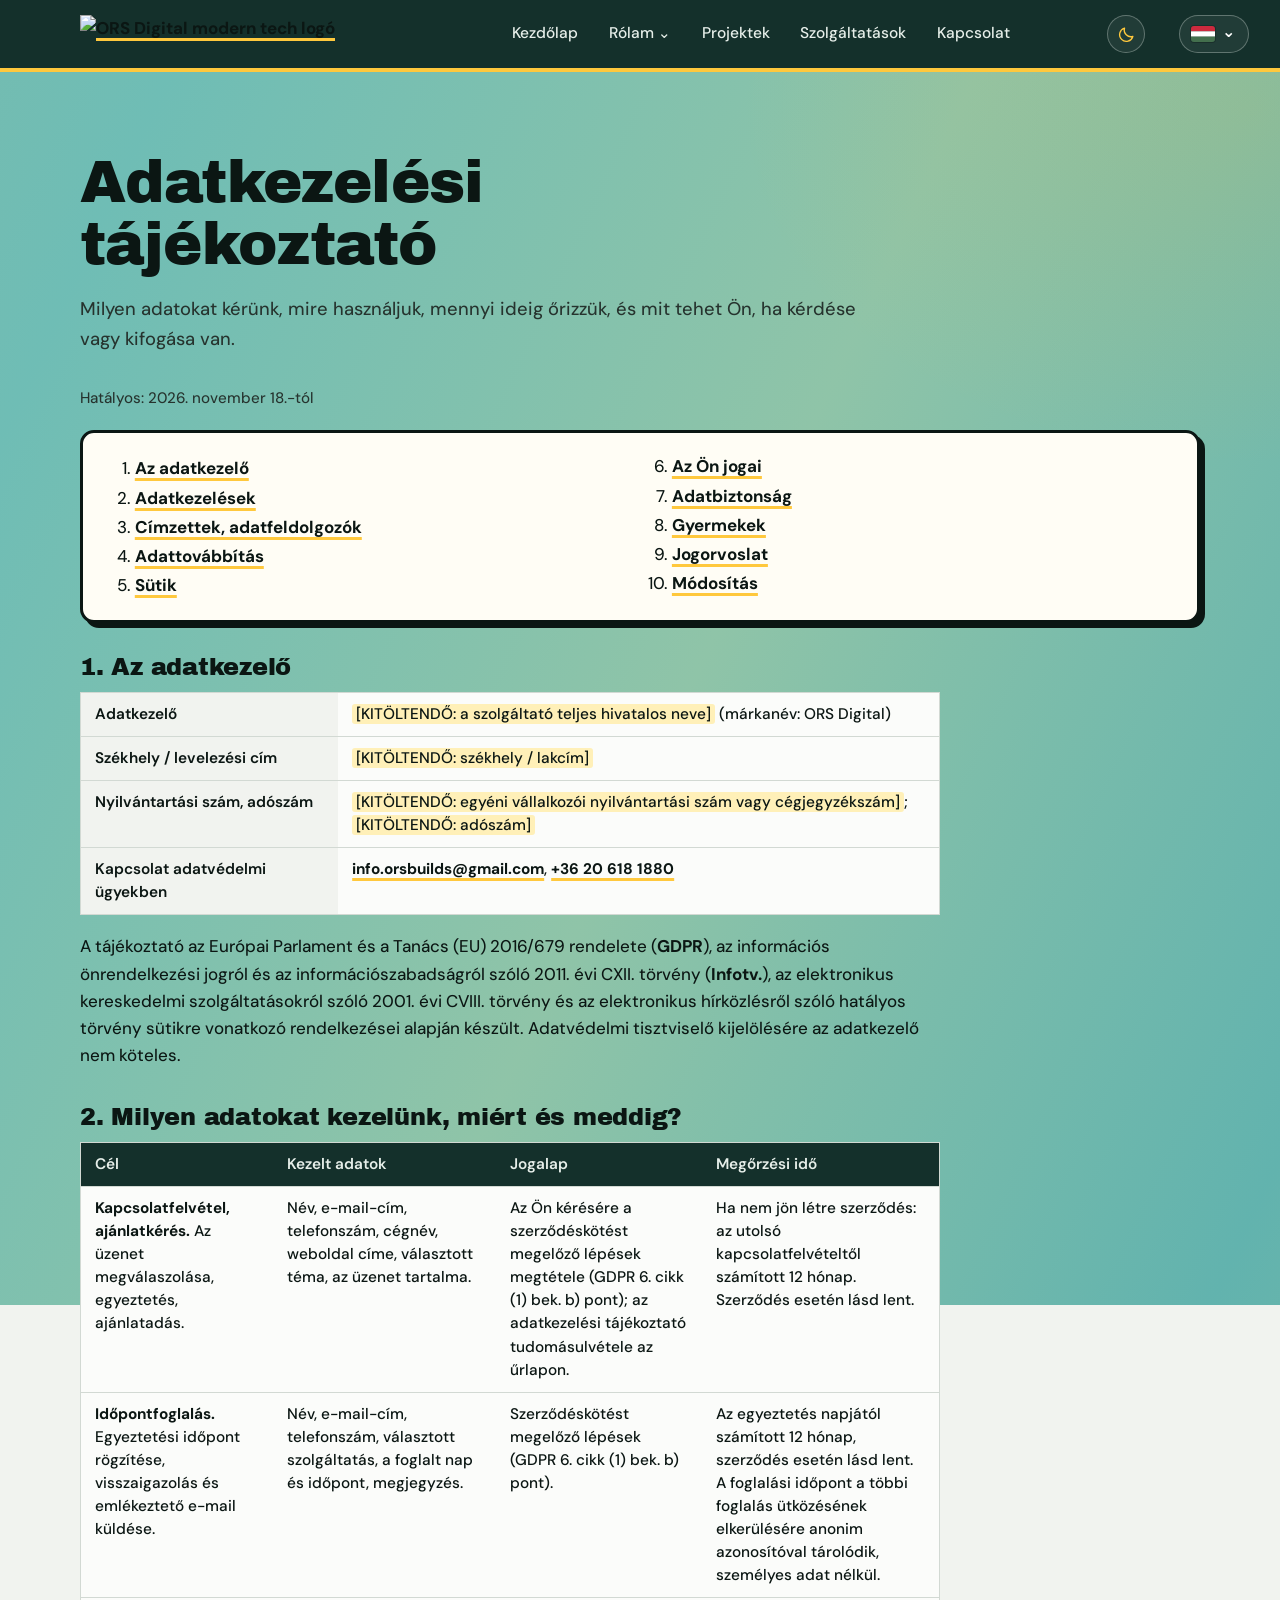
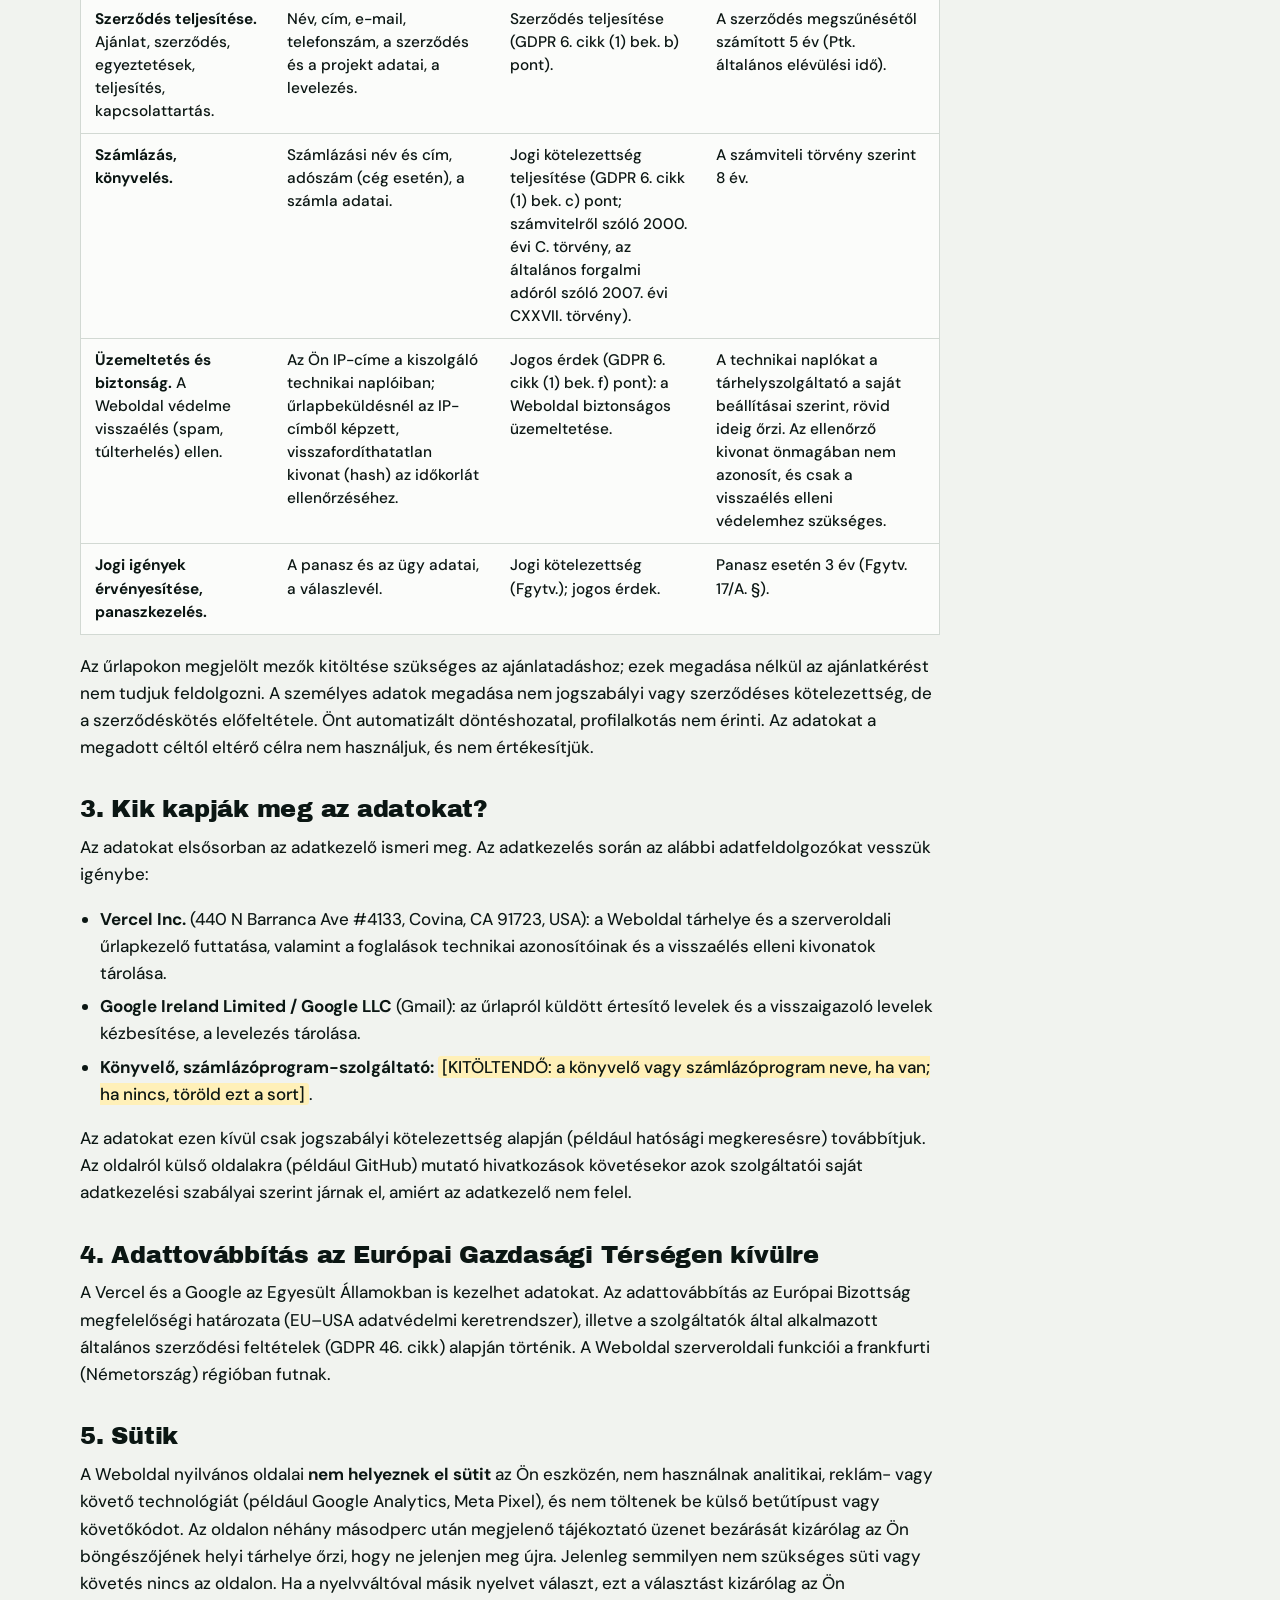
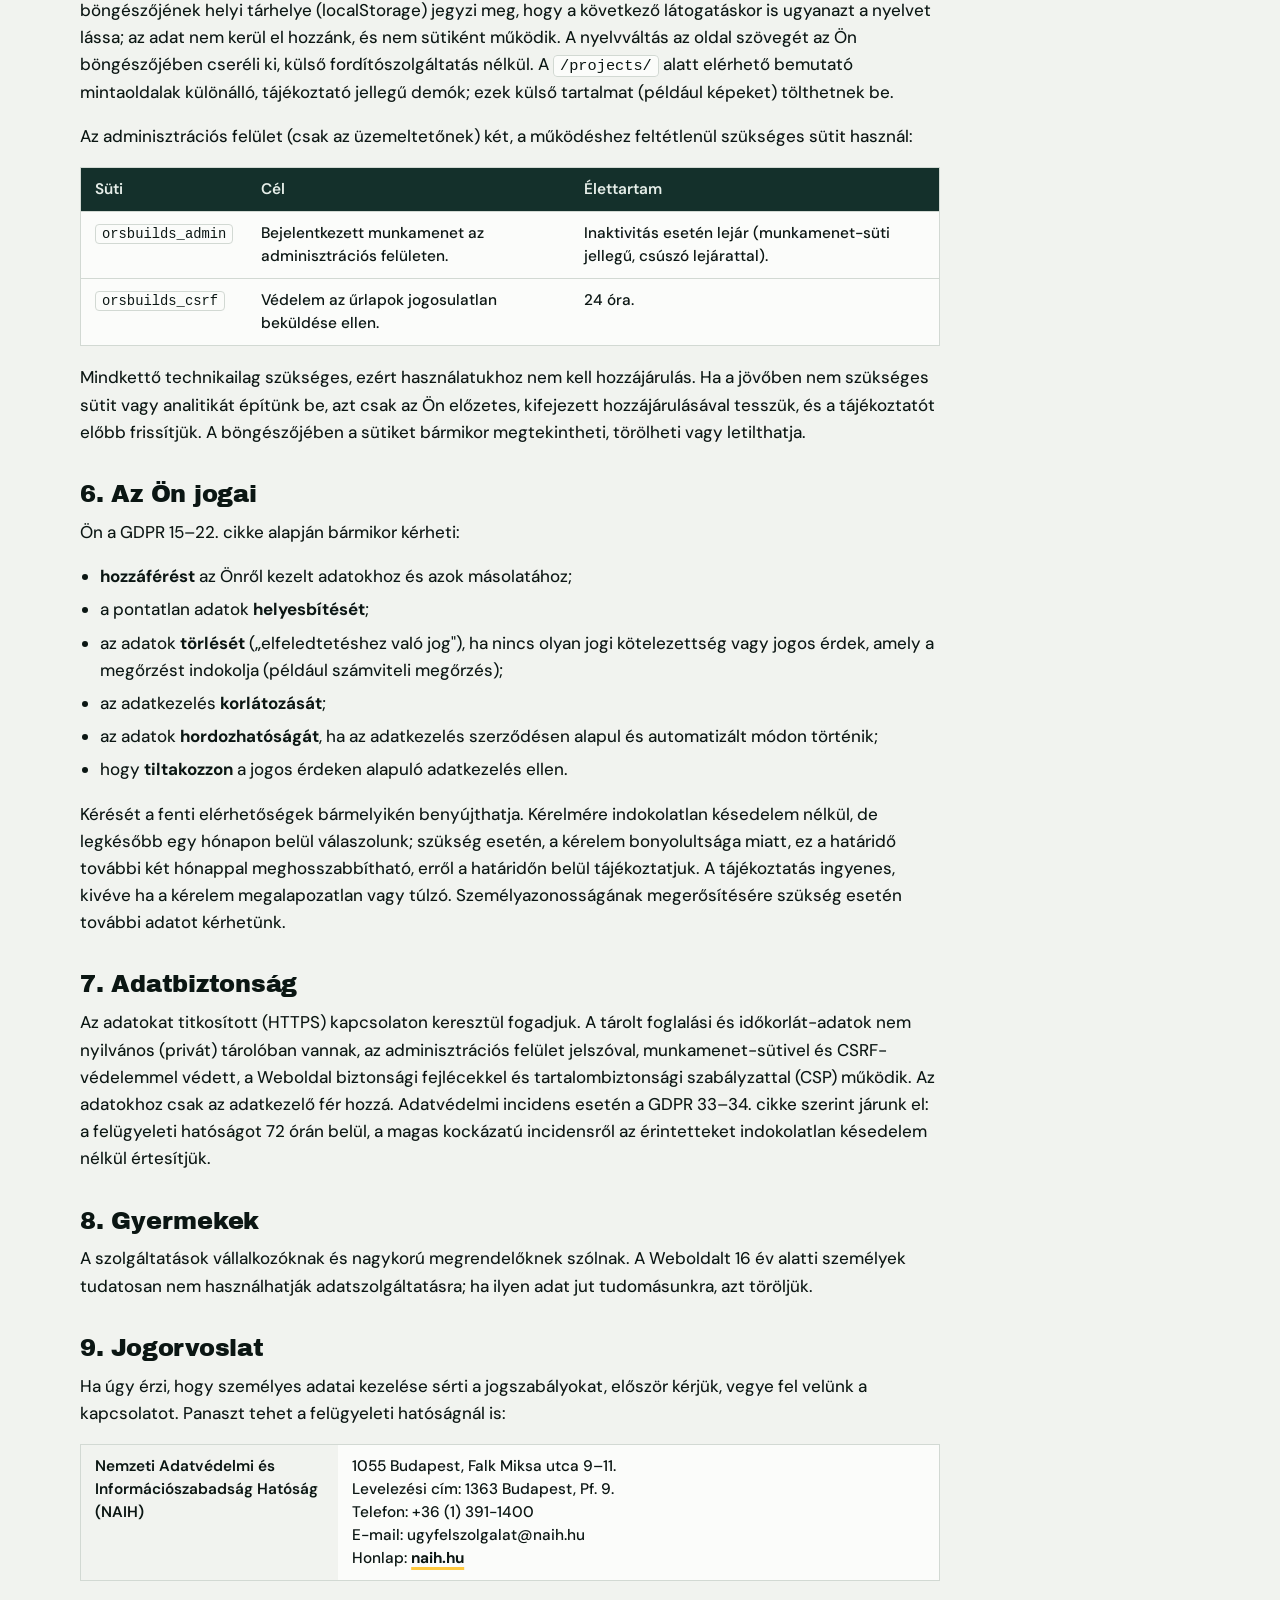
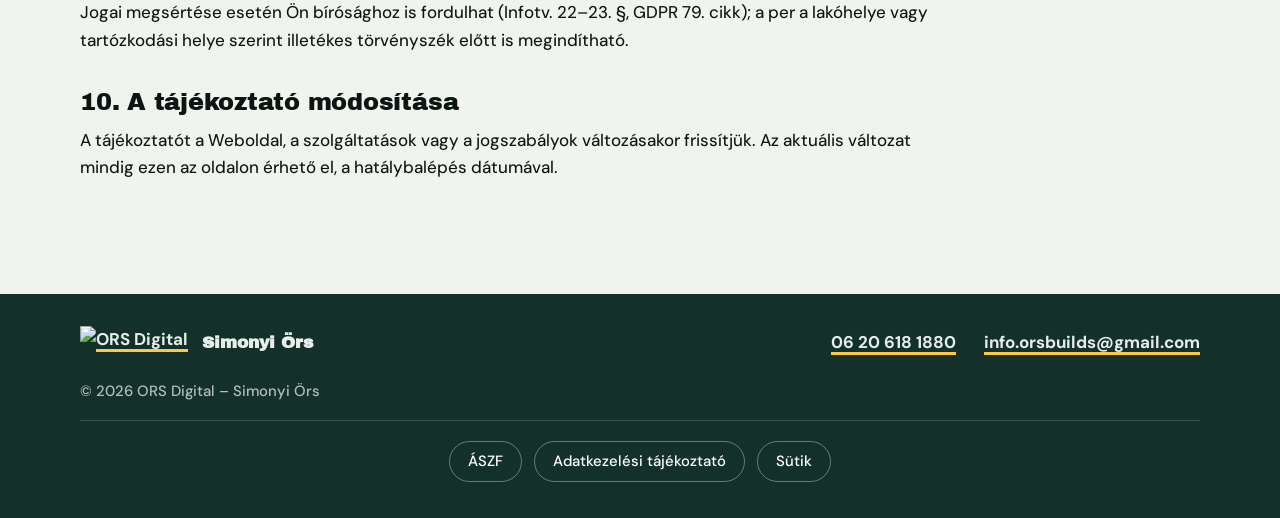
==== commit 8932f1de: "Cégnév: orsbuilds helyett ORS Digital a látható szövegekben és e-mail tárgyakban Co-Authored-By: Cla" ====
--- a/simonyi_ors_weboldal/public/adatkezelesi-tajekoztato.html
+++ b/simonyi_ors_weboldal/public/adatkezelesi-tajekoztato.html
@@ -1,9 +1,9 @@
 <!doctype html>
 <html lang="hu"><head>
 <meta charset="utf-8"><meta name="viewport" content="width=device-width, initial-scale=1">
-<title>Adatkezelési tájékoztató | orsbuilds</title><meta name="description" content="Az orsbuilds weboldal adatkezelési és sütitájékoztatója, 2026."><meta name="robots" content="index,follow"><meta name="theme-color" content="#14302b">
-<meta property="og:type" content="website"><meta property="og:title" content="Adatkezelési tájékoztató | orsbuilds">
-<meta property="og:description" content="Az orsbuilds weboldal adatkezelési és sütitájékoztatója, 2026."><meta property="og:locale" content="hu_HU">
+<title>Adatkezelési tájékoztató | ORS Digital</title><meta name="description" content="Az ORS Digital weboldal adatkezelési és sütitájékoztatója, 2026."><meta name="robots" content="index,follow"><meta name="theme-color" content="#14302b">
+<meta property="og:type" content="website"><meta property="og:title" content="Adatkezelési tájékoztató | ORS Digital">
+<meta property="og:description" content="Az ORS Digital weboldal adatkezelési és sütitájékoztatója, 2026."><meta property="og:locale" content="hu_HU">
 
 <link rel="icon" type="image/png" sizes="32x32" href="/favicon-32.png">
 <link rel="icon" type="image/png" sizes="192x192" href="/favicon-192.png">
@@ -12,7 +12,7 @@
 <link rel="stylesheet" href="style.css">
 <script src="theme.js"></script></head><body>
 <a class="skip-link" href="#main-content">Ugrás a tartalomhoz</a><header class="topbar"><div class="wrap nav">
-<a class="brand brand-image" href="index.html" aria-label="orsbuilds – főoldal"><img src="assets/orsbuilds-modern-tech-logo.png" alt="ORSBUILDS modern tech logó"></a>
+<a class="brand brand-image" href="index.html" aria-label="ORS Digital – főoldal"><img src="assets/orsbuilds-modern-tech-logo.png" alt="ORS Digital modern tech logó"></a>
 <button class="menu" aria-label="Menü megnyitása" aria-expanded="false" aria-controls="site-navigation">Menü ☰</button>
 <nav class="links" id="site-navigation"><a href="index.html" class="">Kezdőlap</a>
 <div class="nav-dropdown"><button class="nav-dropdown-toggle" type="button" aria-expanded="false">Rólam <span aria-hidden="true">⌄</span></button><div class="nav-dropdown-menu"><a href="bemutatkozunk.html">Bemutatkozunk</a><a href="miert-valassz-minket.html">Miért mi?</a><a href="gyik.html">GYIK</a></div></div>
@@ -23,7 +23,7 @@
 <main id="main-content"><section class="wrap legal-page"><div class="page-head"><h1>Adatkezelési tájékoztató</h1><p>Milyen adatokat kérünk, mire használjuk, mennyi ideig őrizzük, és mit tehet Ön, ha kérdése vagy kifogása van.</p></div><p class="legal-meta">Hatályos: 2026. november 18.-tól</p><nav class="legal-toc" aria-label="Tartalom"><ol><li><a href="#adatkezelo">Az adatkezelő</a></li><li><a href="#adatkezelesek">Adatkezelések</a></li><li><a href="#cimzettek">Címzettek, adatfeldolgozók</a></li><li><a href="#harmadik">Adattovábbítás</a></li><li><a href="#sutik">Sütik</a></li><li><a href="#jogok">Az Ön jogai</a></li><li><a href="#biztonsag">Adatbiztonság</a></li><li><a href="#gyerekek">Gyermekek</a></li><li><a href="#jogorvoslat">Jogorvoslat</a></li><li><a href="#modositas">Módosítás</a></li></ol></nav><div class="legal-body">
 <section id="adatkezelo"><h2>1. Az adatkezelő</h2>
 <table class="legal-table"><tbody>
-<tr><th>Adatkezelő</th><td><mark class="fill">[KITÖLTENDŐ: a szolgáltató teljes hivatalos neve]</mark> (márkanév: orsbuilds)</td></tr>
+<tr><th>Adatkezelő</th><td><mark class="fill">[KITÖLTENDŐ: a szolgáltató teljes hivatalos neve]</mark> (márkanév: ORS Digital)</td></tr>
 <tr><th>Székhely / levelezési cím</th><td><mark class="fill">[KITÖLTENDŐ: székhely / lakcím]</mark></td></tr>
 <tr><th>Nyilvántartási szám, adószám</th><td><mark class="fill">[KITÖLTENDŐ: egyéni vállalkozói nyilvántartási szám vagy cégjegyzékszám]</mark>; <mark class="fill">[KITÖLTENDŐ: adószám]</mark></td></tr>
 <tr><th>Kapcsolat adatvédelmi ügyekben</th><td><a href="mailto:info.orsbuilds@gmail.com">info.orsbuilds@gmail.com</a>, <a href="tel:+36206181880">+36 20 618 1880</a></td></tr>
@@ -91,11 +91,11 @@
 </div></section></main><footer>
 <div class="wrap footer-mini-contact">
   <div class="footer-mini-identity">
-    <a class="footer-mini-brand" href="index.html" aria-label="orsbuilds – főoldal"><img src="assets/orsbuilds-modern-tech-logo.png" alt="ORSBUILDS"></a>
+    <a class="footer-mini-brand" href="index.html" aria-label="ORS Digital – főoldal"><img src="assets/orsbuilds-modern-tech-logo.png" alt="ORS Digital"></a>
     <strong class="footer-mini-name">Simonyi Örs</strong>
   </div>
   <div class="footer-mini-links"><a href="tel:+36206181880">06 20 618 1880</a><a href="mailto:info.orsbuilds@gmail.com">info.orsbuilds@gmail.com</a></div>
-</div><div class="wrap foot"><span>© <span id="year"></span> orsbuilds – Simonyi Örs</span></div>
+</div><div class="wrap foot"><span>© <span id="year"></span> ORS Digital – Simonyi Örs</span></div>
 <div class="legal-links" aria-label="Jogi dokumentumok">
   <a href="aszf.html">ÁSZF</a>
   <a href="adatkezelesi-tajekoztato.html">Adatkezelési tájékoztató</a>
--- a/simonyi_ors_weboldal/public/style.css
+++ b/simonyi_ors_weboldal/public/style.css
@@ -945,7 +945,7 @@
 .strip-name { font: 700 1.05rem var(--serif); }
 .strip-card a:hover .strip-shot, .strip-card a:focus-visible .strip-shot { transform: translateY(-6px); box-shadow: 0 26px 40px -20px rgba(10,28,24,.6), 0 0 0 2px var(--mark); }
 .strip-card a:focus-visible { outline: 3px solid var(--brand); outline-offset: 4px; border-radius: 12px; }
-@keyframes strip-roll { to { transform: translateX(calc(-50% - clamp(8px, 1.2vw, 14px))); } }
+@keyframes strip-roll { to { transform: translateX(calc(-1 * var(--strip-shift, 1000px))); } }
 @media (prefers-reduced-motion: reduce) { .strip { overflow-x: auto; -webkit-mask-image: none; mask-image: none; } .strip-track { animation: none; } .strip-track [aria-hidden="true"] { display: none; } }
 html[data-theme="dark"] .strip-shot { box-shadow: 0 18px 34px -20px rgba(0,0,0,.8), 0 0 0 1px rgba(255,255,255,.1); }
 
@@ -1327,3 +1327,114 @@
 html[data-theme="dark"] .gyik-nav a:hover { background: var(--mark); color: #0b1613; }
 html[data-theme="dark"] .gyik-ico { color: #0b1613; }
 html[data-theme="dark"] .gyik-cta { border-color: #bfe9dc; }
+
+/* Jogi linkek: középen, minden oldalon */
+.legal-links { justify-content: center; text-align: center; }
+
+/* Nyitóoldal: köszöntés forgó jelzőkkel, "Mit építek", portrés kártya */
+.hero-hello { margin: 0 0 18px; font: 800 clamp(1.05rem, 2.2vw, 1.3rem)/1.4 var(--sans); color: var(--ink); display: flex; flex-wrap: wrap; align-items: center; gap: 4px 10px; }
+.hello-wave { display: inline-block; padding: 2px 12px; background: #fff; border: 3px solid var(--nb-line); border-radius: 10px; box-shadow: 3px 3px 0 var(--nb-line); }
+.rotor { display: inline-grid; padding: 2px 12px; background: var(--mark); border: 3px solid var(--nb-line); border-radius: 10px; box-shadow: 3px 3px 0 var(--nb-line); overflow: hidden; }
+.rotor > span { grid-area: 1 / 1; opacity: 0; animation: rotor-word 12s infinite both; }
+.rotor > span:nth-child(2) { animation-delay: 3s; }
+.rotor > span:nth-child(3) { animation-delay: 6s; }
+.rotor > span:nth-child(4) { animation-delay: 9s; }
+@keyframes rotor-word {
+  0% { opacity: 0; transform: translateY(70%); }
+  4%, 22% { opacity: 1; transform: none; }
+  26%, 100% { opacity: 0; transform: translateY(-70%); }
+}
+@media (prefers-reduced-motion: reduce) {
+  .rotor > span { animation: none; }
+  .rotor > span:first-child { opacity: 1; }
+}
+
+.what { padding-block: clamp(32px, 5vw, 64px); }
+.what-grid { display: grid; grid-template-columns: repeat(3, minmax(0, 1fr)); gap: clamp(16px, 2.4vw, 28px); }
+.what-card { display: block; padding: clamp(22px, 3vw, 32px); background: var(--nb-card); color: var(--ink); text-decoration: none; border: 3px solid var(--nb-line); border-radius: var(--nb-r); box-shadow: var(--nb-pop); transition: transform .15s, box-shadow .15s; }
+.what-card:hover, .what-card:focus-visible { transform: translate(-3px, -3px); box-shadow: 8px 8px 0 var(--nb-line); }
+.what-ico { display: grid; place-items: center; width: 54px; height: 54px; margin-bottom: 16px; background: var(--mark); color: var(--ink); border: 3px solid var(--nb-line); border-radius: 12px; }
+.what-ico svg { width: 28px; height: 28px; }
+.what-card h3 { margin: 0 0 8px; font-size: 1.25rem; }
+.what-card p { margin: 0; color: var(--ink); opacity: .82; line-height: 1.55; }
+@media (max-width: 820px) { .what-grid { grid-template-columns: 1fr; } }
+
+.about-short-card { display: grid; grid-template-columns: auto minmax(0, 1fr); gap: 0 clamp(14px, 2vw, 24px); align-items: start; }
+.about-short-person { margin: 0; display: grid; justify-items: center; gap: 10px; width: 112px; text-align: center; }
+.about-short-person img { width: 96px; height: 96px; border-radius: 50%; object-fit: cover; border: 3px solid var(--nb-line); box-shadow: 4px 4px 0 var(--mark); }
+.about-short-person figcaption { display: grid; gap: 2px; font-size: .78rem; line-height: 1.3; }
+.about-short-person strong { font-size: .92rem; }
+.about-short-person span { display: inline-flex; align-items: center; justify-content: center; gap: 6px; color: var(--ink); opacity: .75; }
+.about-short-person i { flex: none; width: 9px; height: 9px; border-radius: 50%; background: #2fb36d; box-shadow: 0 0 0 3px rgba(47,179,109,.25); }
+.about-short-card .about-short-bubble { border-radius: 8px 28px 28px 28px !important; }
+.about-short-card .about-short-bubble::after { content: ""; position: absolute; top: 30px; left: -14px; width: 0; height: 0; border: 10px solid transparent; border-right: 14px solid var(--nb-line); border-left: 0; }
+@media (max-width: 560px) {
+  .about-short-card { grid-template-columns: 1fr; gap: 18px; }
+  .about-short-person { width: auto; grid-template-columns: auto 1fr; justify-items: start; text-align: left; align-items: center; gap: 14px; }
+  .about-short-person img { width: 64px; height: 64px; }
+  .about-short-person span { justify-content: flex-start; }
+  .about-short-card .about-short-bubble { border-radius: 28px !important; }
+  .about-short-card .about-short-bubble::after { display: none; }
+}
+html[data-theme="dark"] .hello-wave { background: #fff; color: #0b1613; }
+html[data-theme="dark"] .hero-hello { color: #fff; }
+html[data-theme="dark"] .about-short-person :is(strong, span) { color: #fff; }
+
+/* Bemutatkozunk oldal: új elrendezés */
+.ab-hero { display: grid; grid-template-columns: minmax(0, 1.5fr) minmax(0, .8fr); gap: clamp(28px, 6vw, 72px); align-items: center; padding-block: clamp(40px, 7vw, 88px) clamp(28px, 4vw, 48px); }
+.ab-intro h1 { margin-bottom: 20px; }
+.ab-intro .lead { max-width: 50ch; font-size: 1.2rem; color: var(--ink); margin: 0 0 28px; }
+.ab-intro .actions { display: flex; flex-wrap: wrap; gap: 14px; }
+.ab-card { margin: 0; padding: 26px; background: var(--nb-card); color: var(--ink); border: 3px solid var(--nb-line); border-radius: var(--nb-r); box-shadow: 8px 8px 0 var(--mark); text-align: center; }
+.ab-card img { width: min(100%, 220px); height: auto; aspect-ratio: 1 / 1; object-fit: cover; border-radius: 50%; border: 3px solid var(--nb-line); box-shadow: 5px 5px 0 var(--mark); margin-bottom: 20px; }
+.ab-card figcaption { display: grid; gap: 4px; justify-items: center; }
+.ab-card strong { font: 400 1.5rem/1.2 var(--serif); color: var(--ink); }
+.ab-card figcaption > span { color: var(--ink); opacity: .8; }
+.ab-card ul { list-style: none; margin: 12px 0 0; padding: 0; display: flex; flex-wrap: wrap; justify-content: center; gap: 8px; }
+.ab-card li { padding: 4px 12px; background: #fff; color: var(--ink); border: 2px solid var(--nb-line); border-radius: 10px; font-weight: 700; font-size: .88rem; }
+
+.ab-steps { display: grid; grid-template-columns: repeat(3, minmax(0, 1fr)); gap: clamp(16px, 2.4vw, 28px); padding-block: clamp(16px, 3vw, 32px) clamp(36px, 6vw, 72px); }
+.ab-steps article { padding: clamp(22px, 3vw, 32px); background: var(--nb-card); color: var(--ink); border: 3px solid var(--nb-line); border-radius: var(--nb-r); box-shadow: var(--nb-pop); }
+.ab-num { display: grid; place-items: center; width: 44px; height: 44px; margin-bottom: 16px; background: var(--mark); color: var(--ink); border: 3px solid var(--nb-line); border-radius: 12px; font: 400 1.25rem/1 var(--serif); }
+.ab-steps h2 { margin: 0 0 10px; font-size: 1.35rem; color: var(--ink); text-shadow: none; }
+.ab-steps p { margin: 0; color: var(--ink); opacity: .85; line-height: 1.55; text-shadow: none; }
+
+.ab-punch { display: grid; grid-template-columns: minmax(0, 1fr) minmax(0, 1.1fr); gap: clamp(24px, 5vw, 64px); align-items: center; padding: clamp(28px, 5vw, 56px); background: #0b1613; color: #fff; border: 3px solid var(--nb-line); border-radius: var(--nb-r); box-shadow: 8px 8px 0 var(--mark); }
+.ab-punch h2 { margin: 0 0 12px; color: #fff; text-shadow: none; }
+.ab-punch p { margin: 0; color: rgba(230,238,233,.88); font-size: 1.1rem; text-shadow: none; }
+.ab-facts { list-style: none; margin: 0; padding: 0; display: grid; grid-template-columns: repeat(2, minmax(0, 1fr)); gap: 14px; }
+.ab-facts li { padding: 14px 16px; border: 2px solid rgba(255,255,255,.25); border-left: 5px solid var(--mark); border-radius: 10px; display: grid; gap: 2px; }
+.ab-facts strong { font: 400 1.25rem/1.2 var(--serif); color: #fff; }
+.ab-facts span { font-size: .9rem; color: rgba(230,238,233,.8); }
+
+.ab-cta { display: flex; flex-wrap: wrap; align-items: center; justify-content: space-between; gap: 24px; margin-block: clamp(36px, 6vw, 72px); padding: clamp(26px, 4vw, 44px); background: var(--mark); color: var(--ink); border: 3px solid var(--nb-line); border-radius: var(--nb-r); box-shadow: 8px 8px 0 var(--nb-line); }
+.ab-cta h2 { margin: 0 0 8px; color: var(--ink); text-shadow: none; }
+.ab-cta p { margin: 0; color: var(--ink); text-shadow: none; }
+.ab-cta-actions { display: flex; flex-wrap: wrap; align-items: center; gap: 18px; }
+.ab-cta .btn { background: var(--ink); color: #fff !important; }
+.ab-cta-link { color: var(--ink); font-weight: 800; text-decoration: underline; text-underline-offset: 4px; }
+@media (max-width: 820px) {
+  .ab-hero, .ab-punch { grid-template-columns: 1fr; }
+  .ab-steps { grid-template-columns: 1fr; }
+  .ab-card { max-width: 380px; }
+}
+@media (max-width: 480px) { .ab-facts { grid-template-columns: 1fr; } }
+html[data-theme="dark"] .ab-intro .lead { color: #e6eee9; }
+html[data-theme="dark"] .ab-cta .btn { background: #0b1613; color: #fff !important; border-color: #0b1613; }
+
+/* Nyitóoldal: a pitch kártya jobbról úszik be */
+main { overflow-x: clip; }
+.hero-pitch { animation: pitch-in 1s cubic-bezier(.16, .84, .3, 1) 0s both; }
+@keyframes pitch-in {
+  from { transform: translateX(40vw); opacity: 0; }
+  to { transform: none; opacity: 1; }
+}
+@media (prefers-reduced-motion: reduce) { .hero-pitch { animation: none; } }
+
+/* Nyitóoldal: a bal oldali szövegblokk felülről úszik be */
+main .hero > div:first-child { animation: hero-in 1s cubic-bezier(.16, .84, .3, 1) 0s both; }
+@keyframes hero-in {
+  from { transform: translateY(-140px); opacity: 0; }
+  to { transform: none; opacity: 1; }
+}
+@media (prefers-reduced-motion: reduce) { main .hero > div:first-child { animation: none; } }
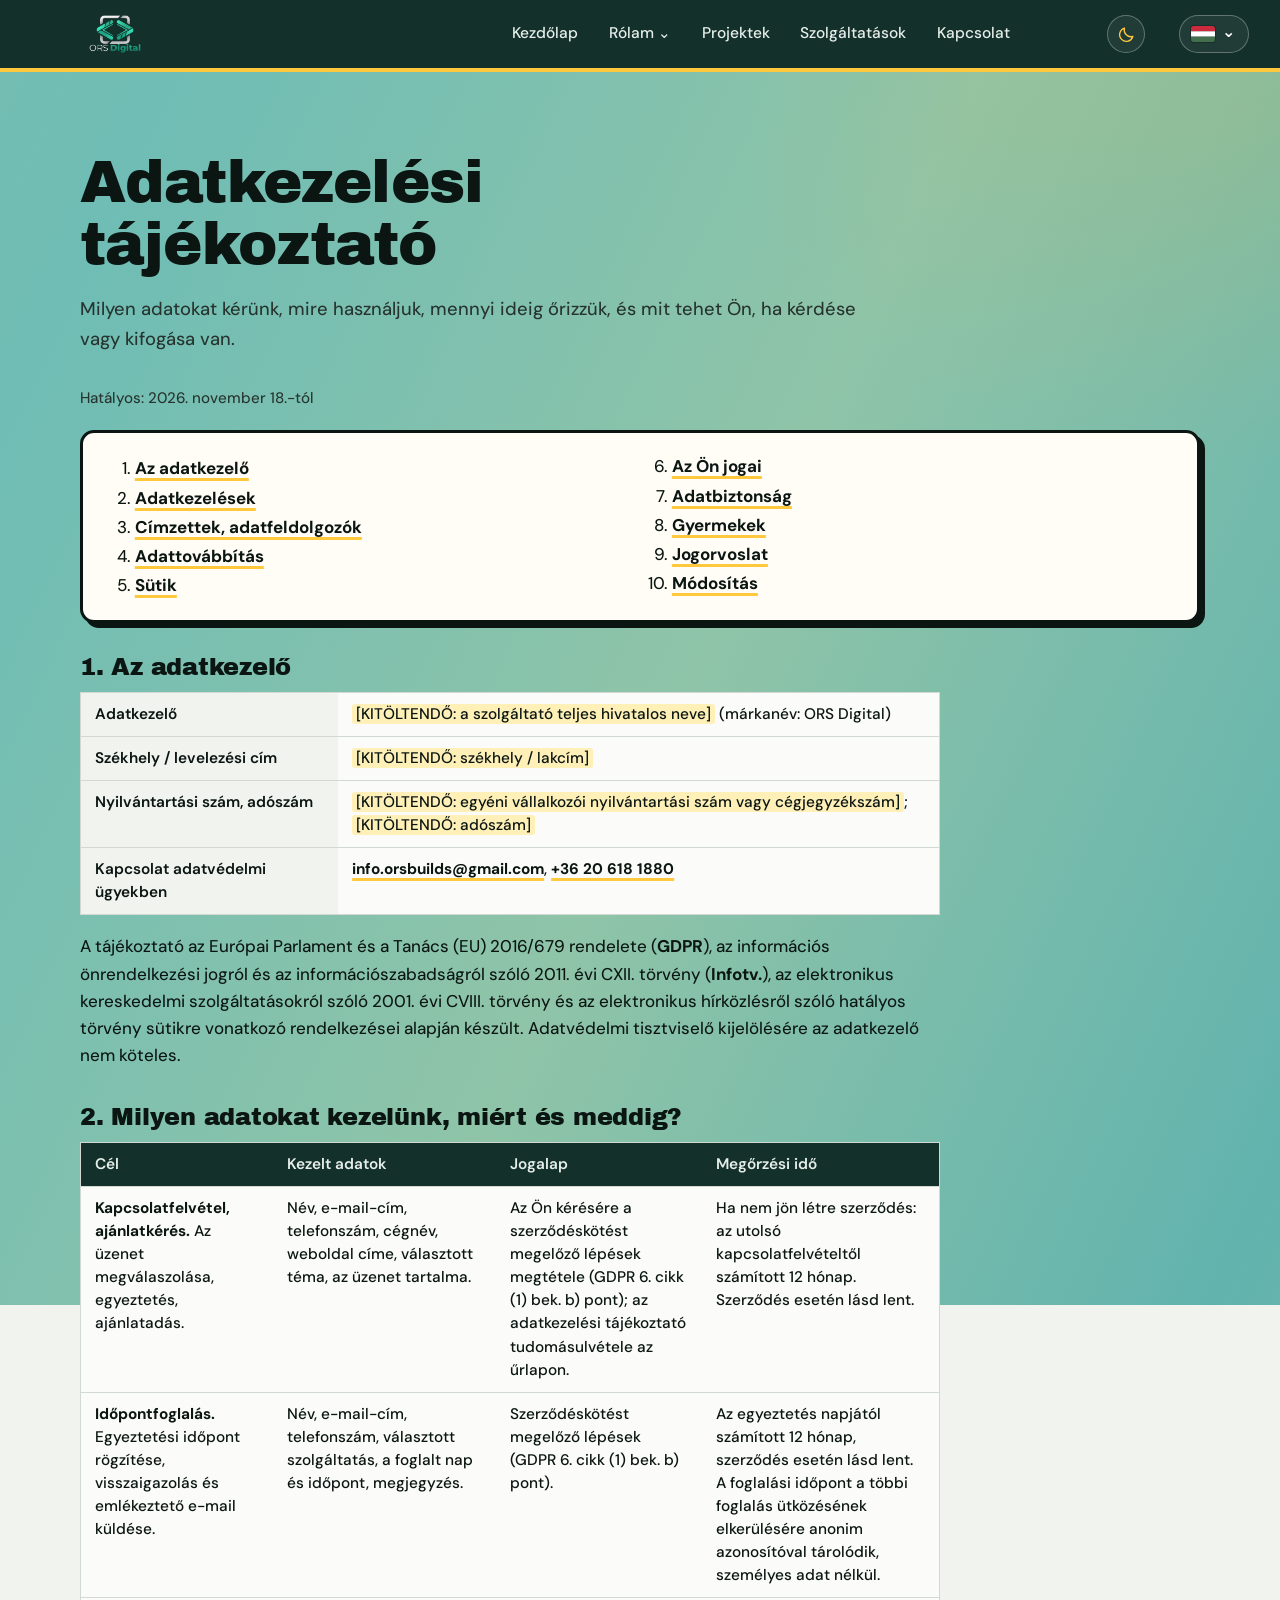
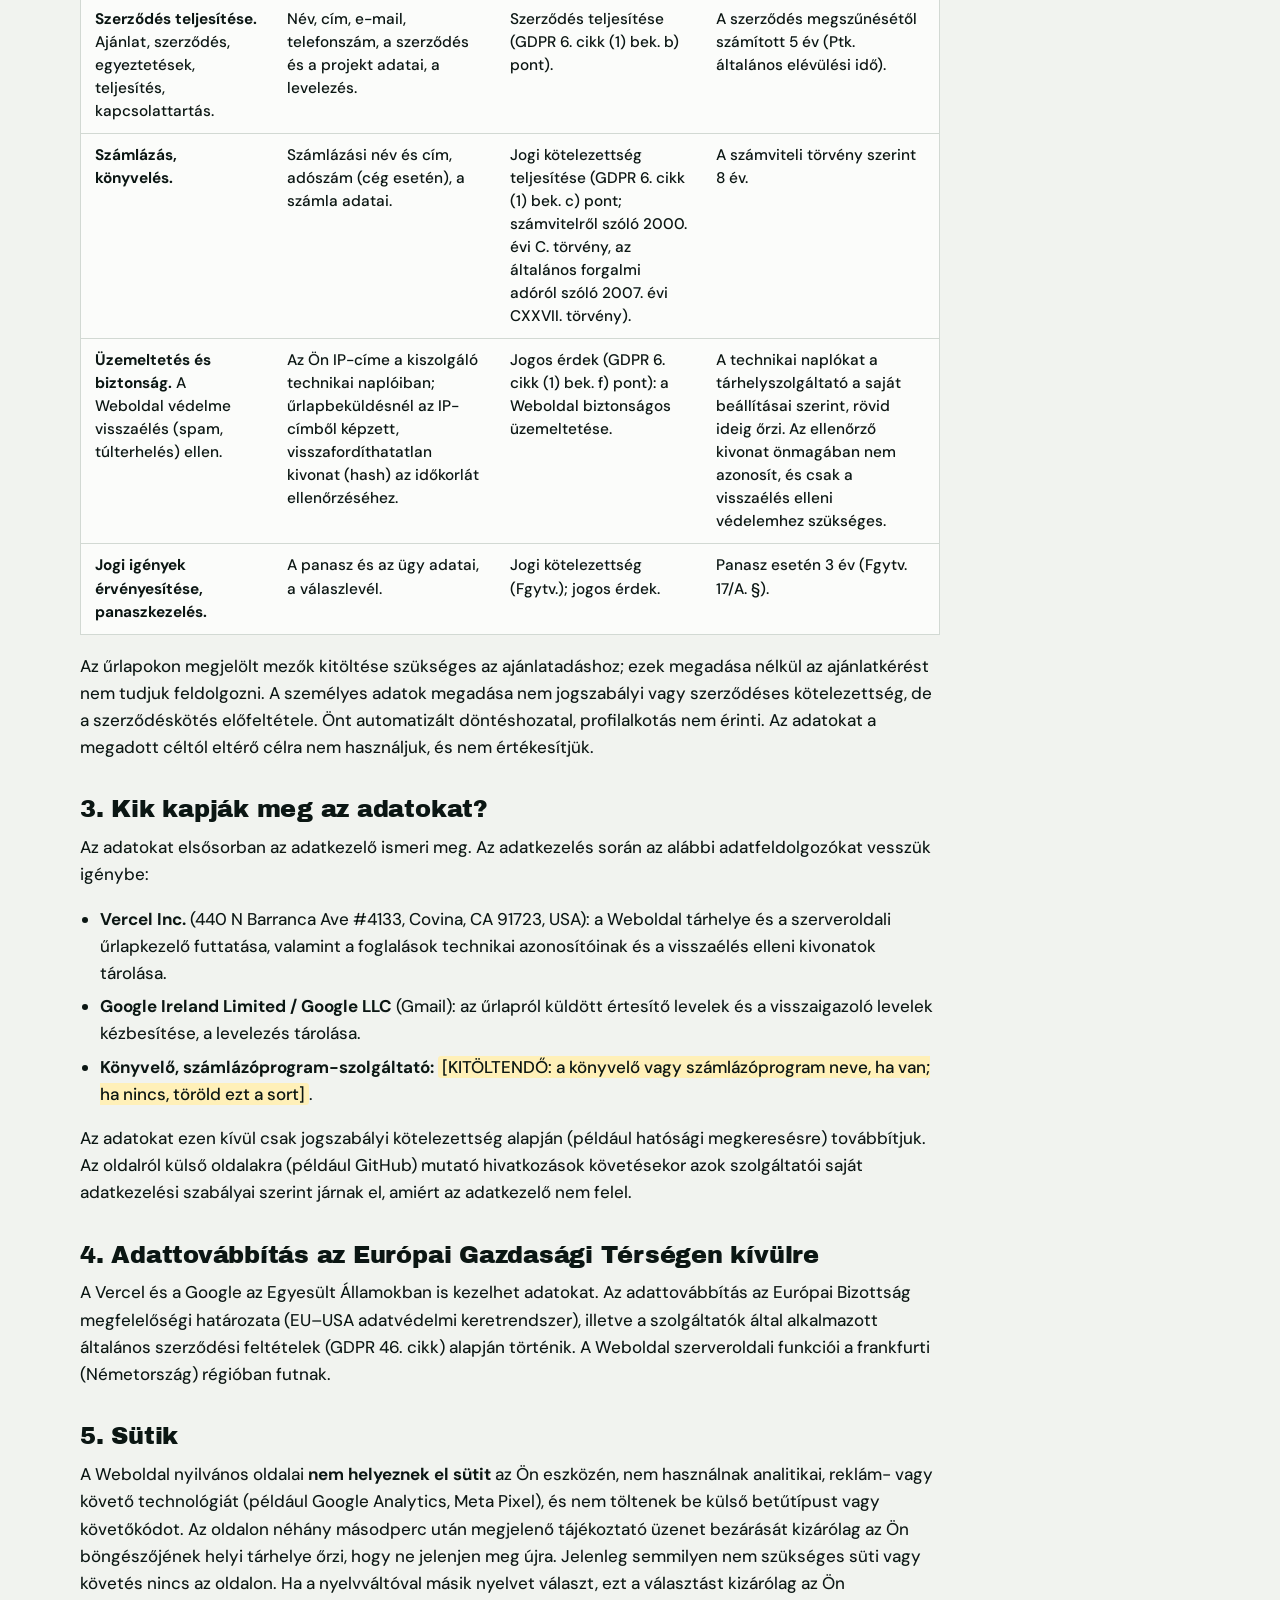
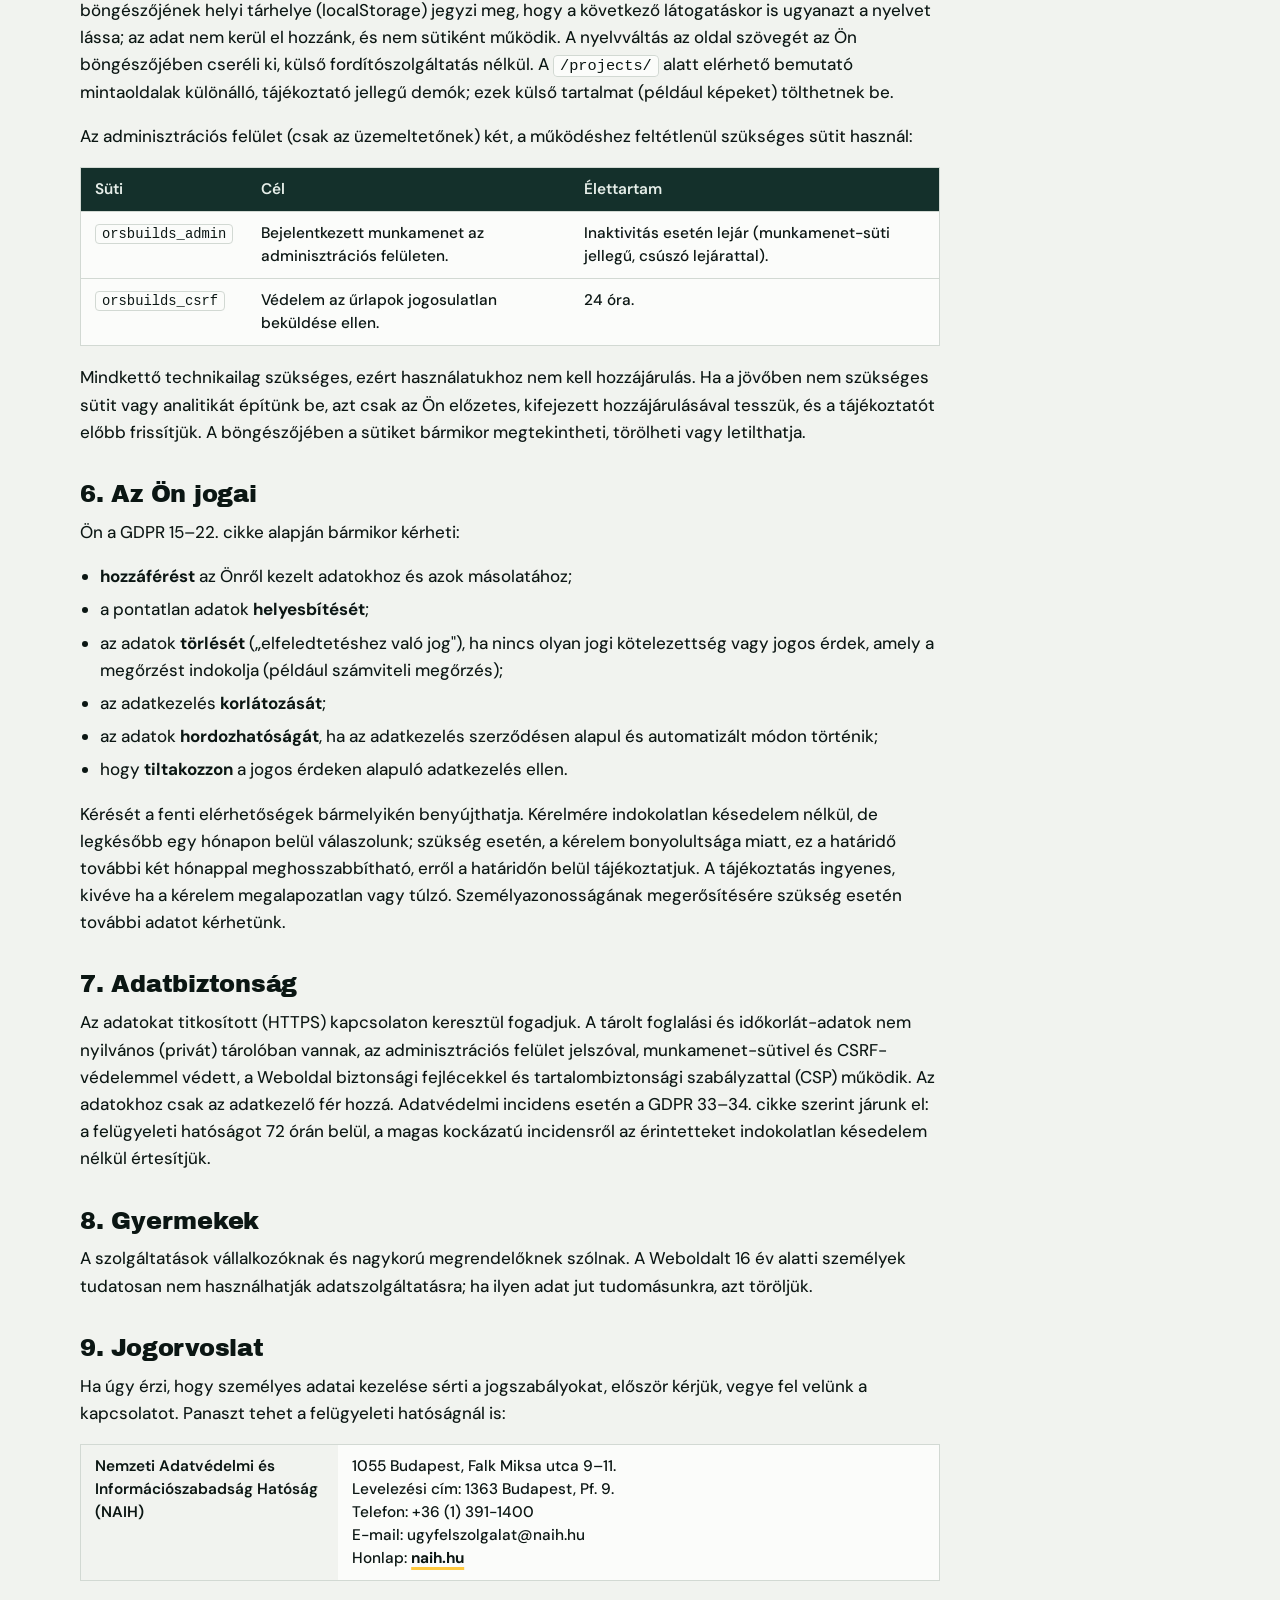
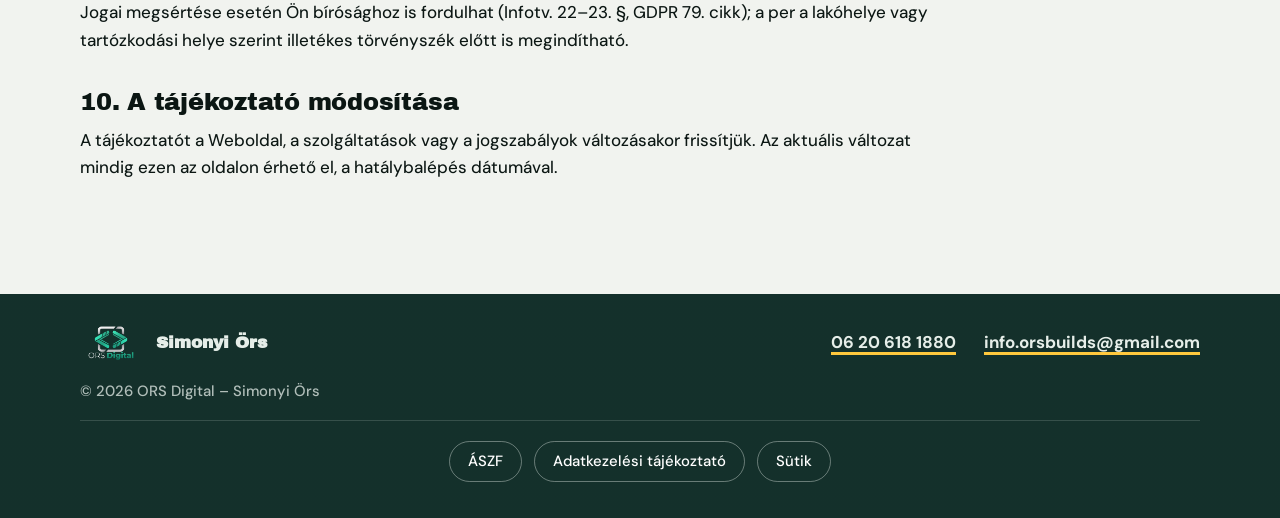
==== commit 2c293ede: "Új logó: ORS Digital felirattal Co-Authored-By: Claude Sonnet 5.5 <noreply@anthropic.com> Claude-Ses" ====
--- a/simonyi_ors_weboldal/public/adatkezelesi-tajekoztato.html
+++ b/simonyi_ors_weboldal/public/adatkezelesi-tajekoztato.html
@@ -12,7 +12,7 @@
 <link rel="stylesheet" href="style.css">
 <script src="theme.js"></script></head><body>
 <a class="skip-link" href="#main-content">Ugrás a tartalomhoz</a><header class="topbar"><div class="wrap nav">
-<a class="brand brand-image" href="index.html" aria-label="ORS Digital – főoldal"><img src="assets/orsbuilds-modern-tech-logo.png" alt="ORS Digital modern tech logó"></a>
+<a class="brand brand-image" href="index.html" aria-label="ORS Digital – főoldal"><img src="assets/ors-digital-logo.png" alt="ORS Digital modern tech logó"></a>
 <button class="menu" aria-label="Menü megnyitása" aria-expanded="false" aria-controls="site-navigation">Menü ☰</button>
 <nav class="links" id="site-navigation"><a href="index.html" class="">Kezdőlap</a>
 <div class="nav-dropdown"><button class="nav-dropdown-toggle" type="button" aria-expanded="false">Rólam <span aria-hidden="true">⌄</span></button><div class="nav-dropdown-menu"><a href="bemutatkozunk.html">Bemutatkozunk</a><a href="miert-valassz-minket.html">Miért mi?</a><a href="gyik.html">GYIK</a></div></div>
@@ -91,7 +91,7 @@
 </div></section></main><footer>
 <div class="wrap footer-mini-contact">
   <div class="footer-mini-identity">
-    <a class="footer-mini-brand" href="index.html" aria-label="ORS Digital – főoldal"><img src="assets/orsbuilds-modern-tech-logo.png" alt="ORS Digital"></a>
+    <a class="footer-mini-brand" href="index.html" aria-label="ORS Digital – főoldal"><img src="assets/ors-digital-logo.png" alt="ORS Digital"></a>
     <strong class="footer-mini-name">Simonyi Örs</strong>
   </div>
   <div class="footer-mini-links"><a href="tel:+36206181880">06 20 618 1880</a><a href="mailto:info.orsbuilds@gmail.com">info.orsbuilds@gmail.com</a></div>
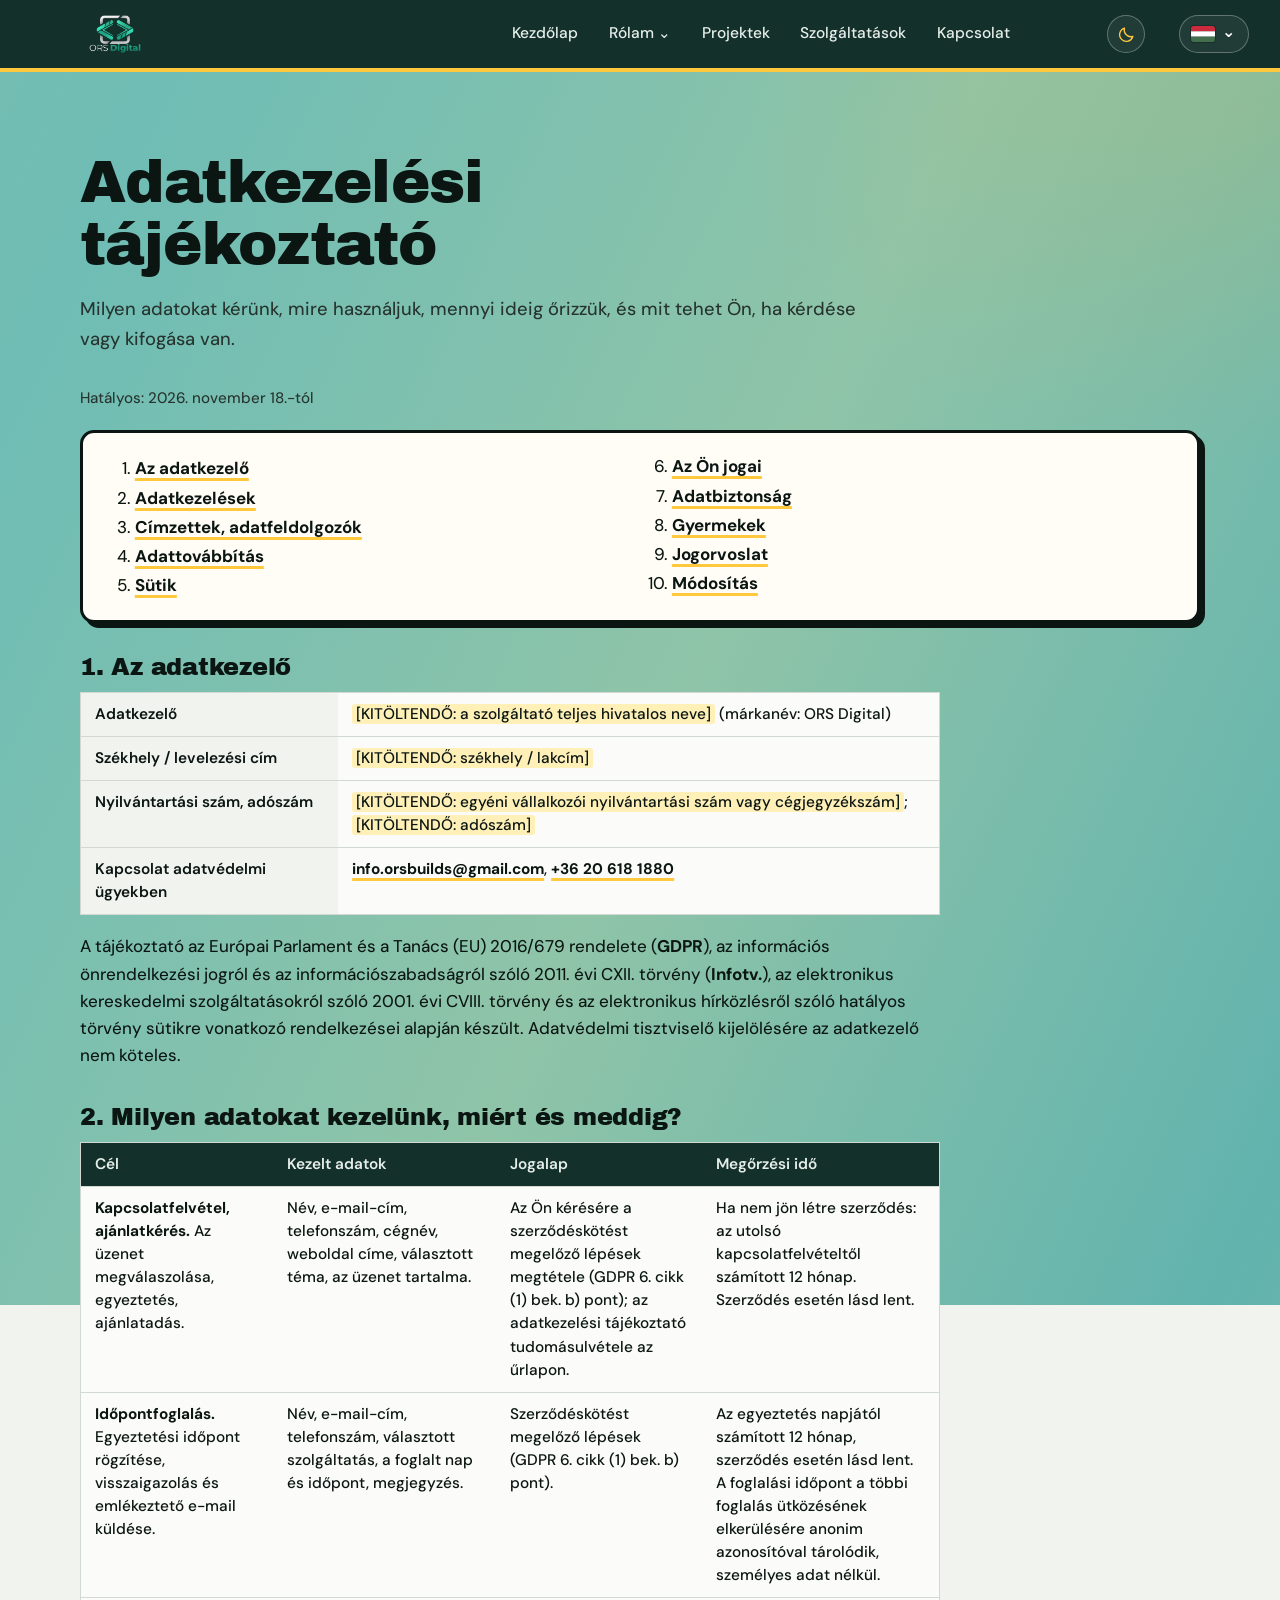
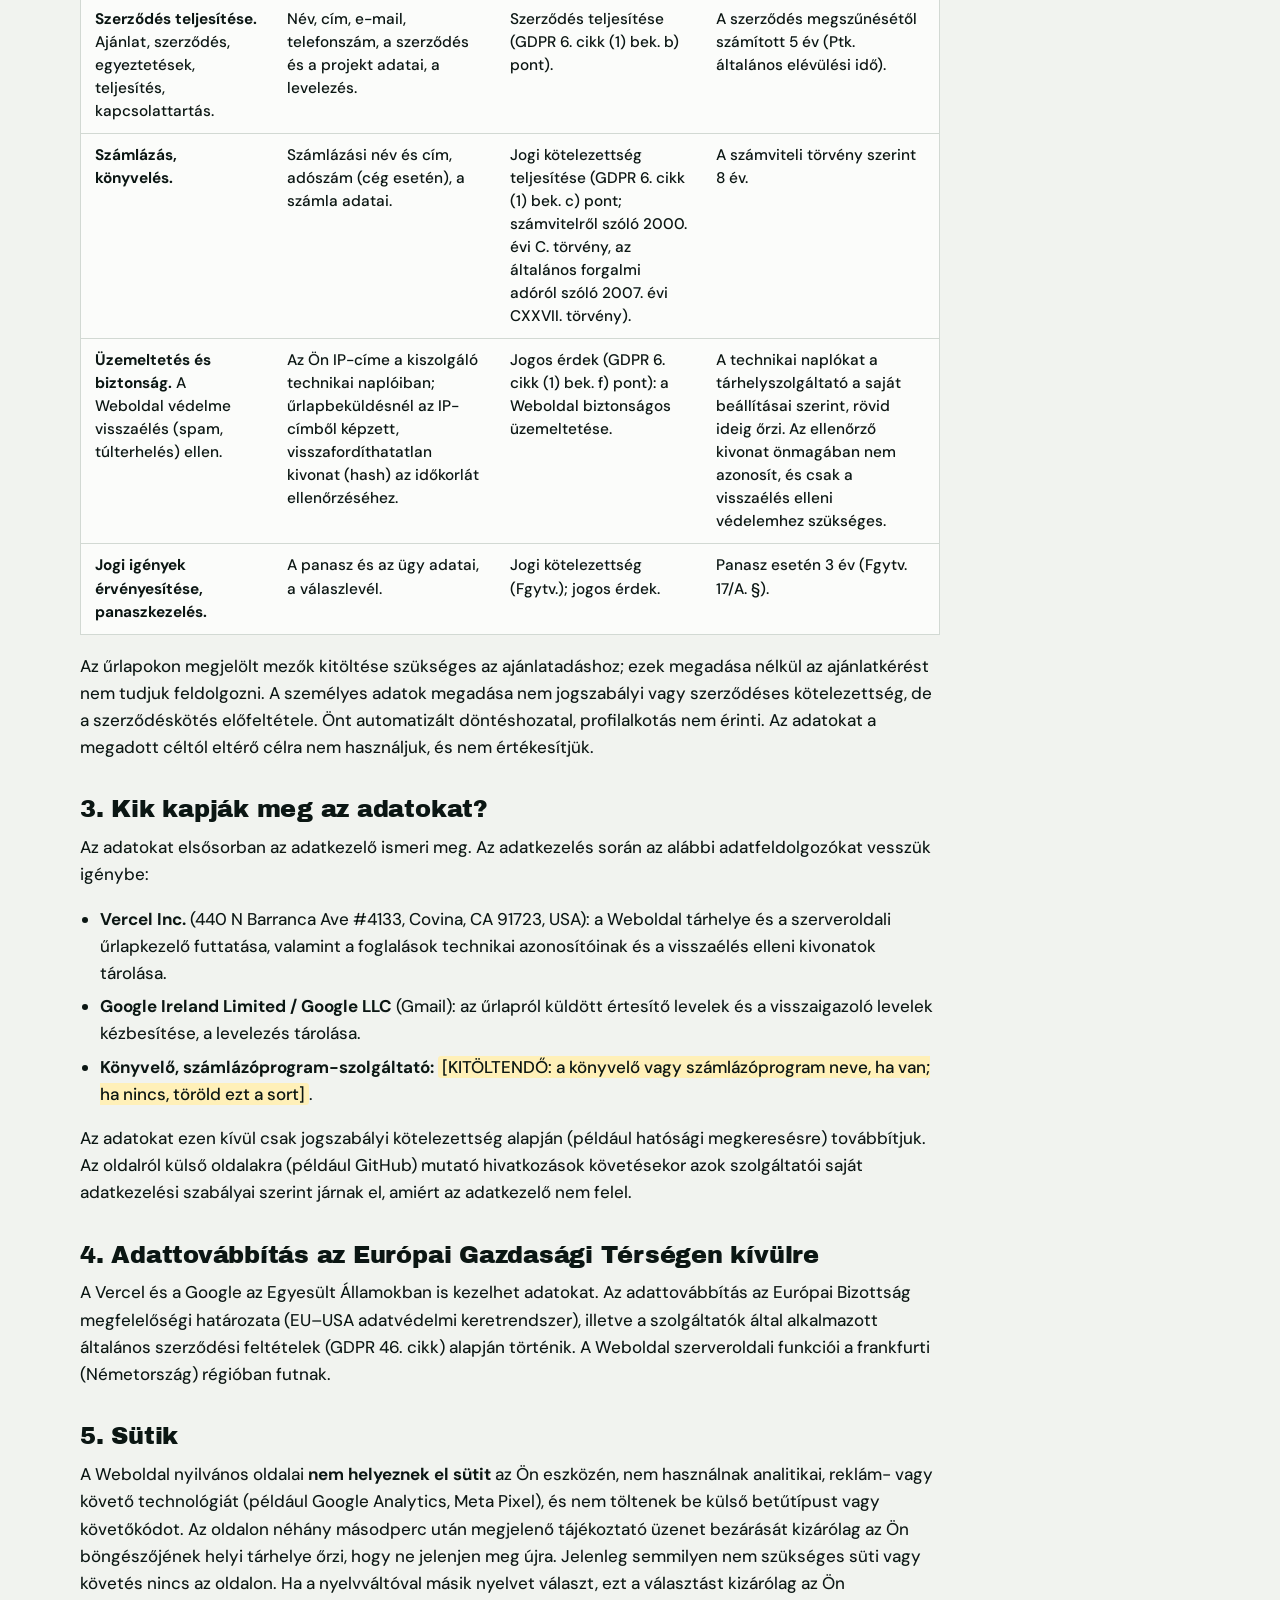
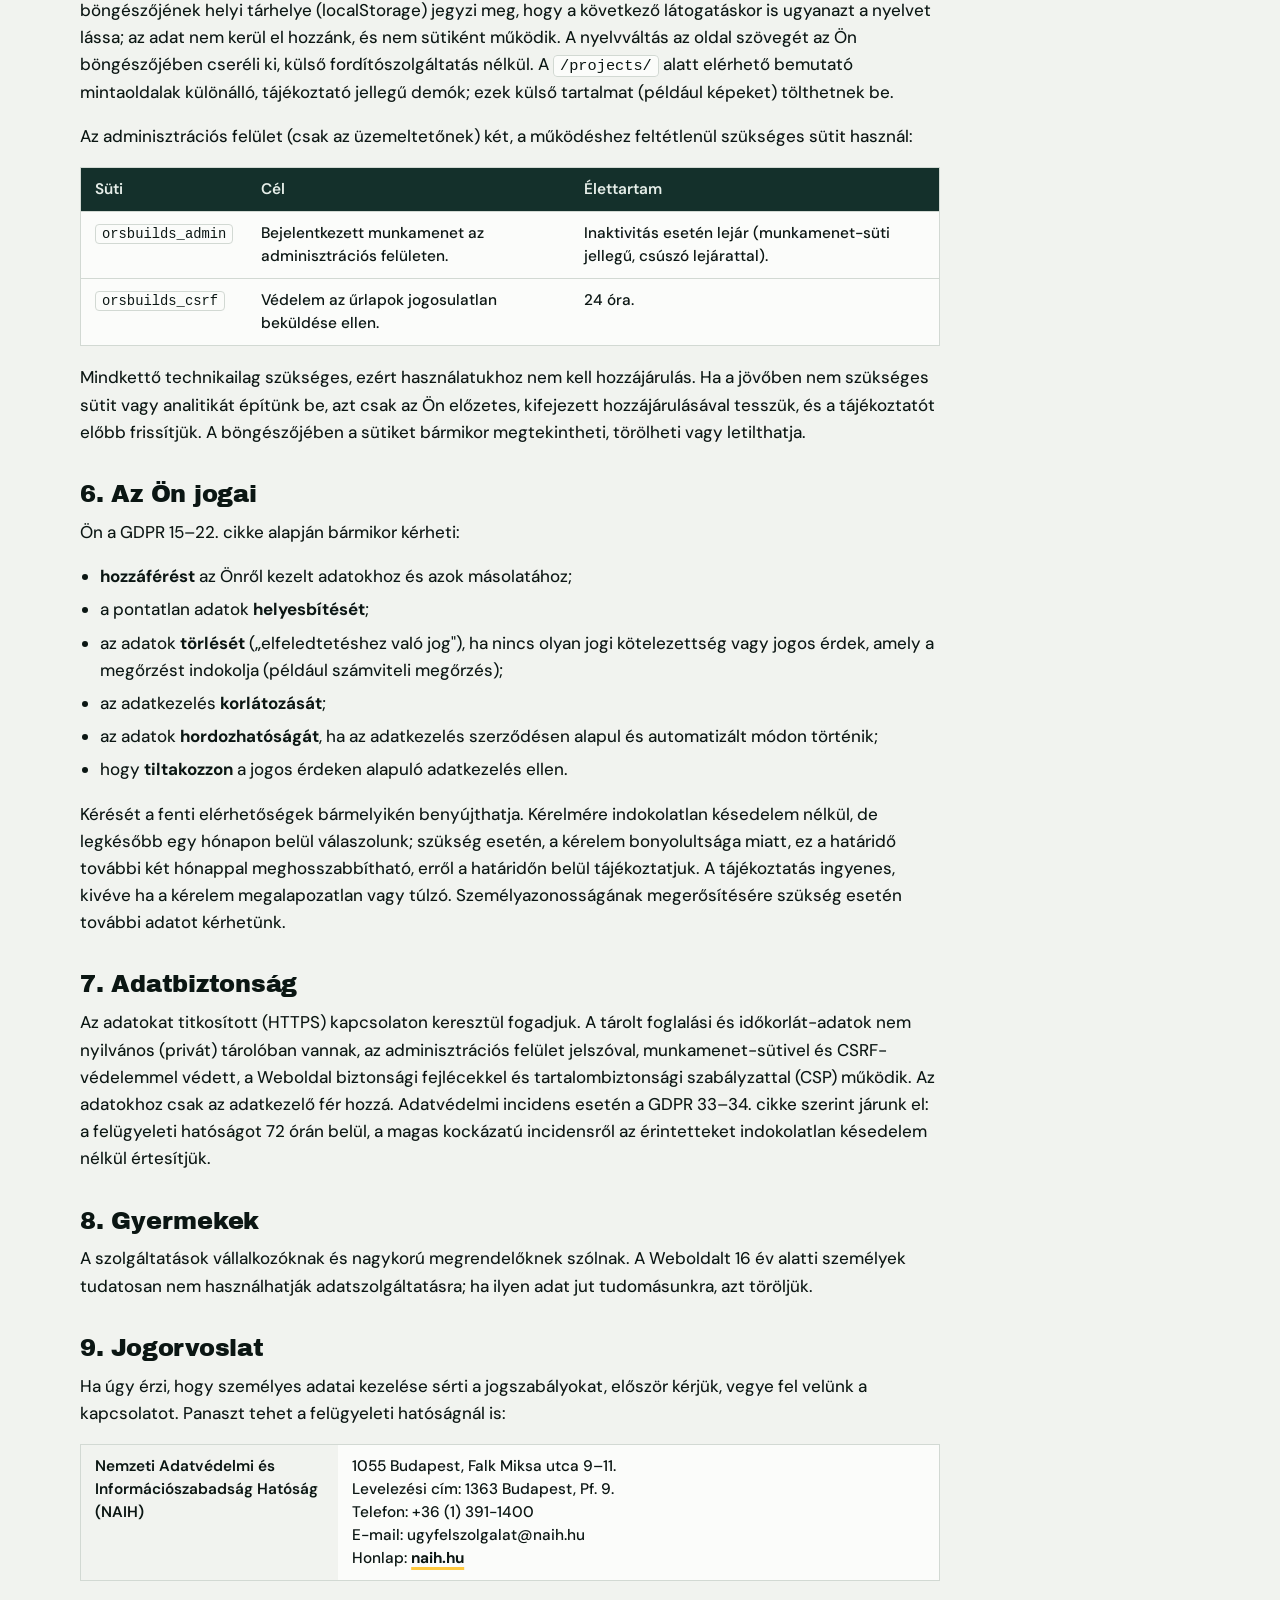
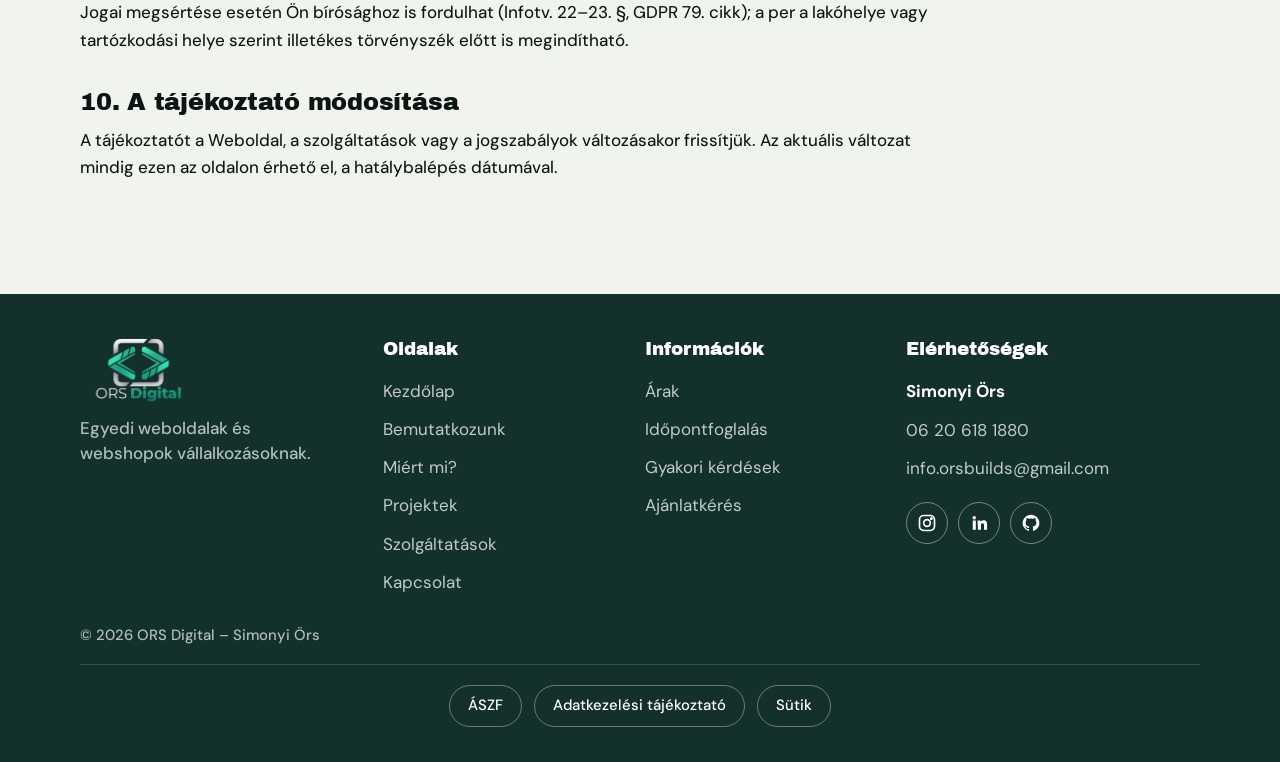
==== commit e824b2a5: "Lábléc: többoszlopos oldaltérkép (oldalak, információk, elérhetőségek) Co-Authored-By: Claude Sonnet" ====
--- a/simonyi_ors_weboldal/public/adatkezelesi-tajekoztato.html
+++ b/simonyi_ors_weboldal/public/adatkezelesi-tajekoztato.html
@@ -89,12 +89,25 @@
 <section id="modositas"><h2>10. A tájékoztató módosítása</h2>
 <p>A tájékoztatót a Weboldal, a szolgáltatások vagy a jogszabályok változásakor frissítjük. Az aktuális változat mindig ezen az oldalon érhető el, a hatálybalépés dátumával.</p></section>
 </div></section></main><footer>
-<div class="wrap footer-mini-contact">
-  <div class="footer-mini-identity">
+<div class="wrap footer-cols">
+  <div class="footer-col footer-brandcol">
     <a class="footer-mini-brand" href="index.html" aria-label="ORS Digital – főoldal"><img src="assets/ors-digital-logo.png" alt="ORS Digital"></a>
-    <strong class="footer-mini-name">Simonyi Örs</strong>
+    <p>Egyedi weboldalak és webshopok vállalkozásoknak.</p>
   </div>
-  <div class="footer-mini-links"><a href="tel:+36206181880">06 20 618 1880</a><a href="mailto:info.orsbuilds@gmail.com">info.orsbuilds@gmail.com</a></div>
+  <nav class="footer-col" aria-label="Oldalak">
+    <h2>Oldalak</h2>
+    <ul><li><a href="index.html">Kezdőlap</a></li><li><a href="bemutatkozunk.html">Bemutatkozunk</a></li><li><a href="miert-valassz-minket.html">Miért mi?</a></li><li><a href="projektek.html">Projektek</a></li><li><a href="szolgaltatasok.html">Szolgáltatások</a></li><li><a href="kapcsolat.html">Kapcsolat</a></li></ul>
+  </nav>
+  <nav class="footer-col" aria-label="Információk">
+    <h2>Információk</h2>
+    <ul><li><a href="szolgaltatasok.html#arak">Árak</a></li><li><a href="szolgaltatasok.html#idopontfoglalas">Időpontfoglalás</a></li><li><a href="gyik.html">Gyakori kérdések</a></li><li><a href="kapcsolat.html">Ajánlatkérés</a></li></ul>
+  </nav>
+  <div class="footer-col">
+    <h2>Elérhetőségek</h2>
+    <p class="footer-person" translate="no">Simonyi Örs</p>
+    <ul class="footer-contact"><li><a href="tel:+36206181880">06 20 618 1880</a></li><li><a href="mailto:info.orsbuilds@gmail.com">info.orsbuilds@gmail.com</a></li></ul>
+    <div class="footer-social"><a href="https://www.instagram.com/orsbuilds.hu/" target="_blank" rel="noopener" aria-label="Instagram"><svg viewBox="0 0 24 24" fill="none" stroke="currentColor" stroke-width="2" stroke-linecap="round" stroke-linejoin="round" aria-hidden="true"><rect x="3" y="3" width="18" height="18" rx="5"/><circle cx="12" cy="12" r="4"/><circle cx="17.3" cy="6.7" r=".8" fill="currentColor"/></svg></a><a href="https://www.linkedin.com/in/%C3%B6rs-simonyi-4b050a308/" target="_blank" rel="noopener" aria-label="LinkedIn"><svg viewBox="0 0 24 24" fill="currentColor" aria-hidden="true"><path d="M4.5 9h3.7v11H4.5zM6.3 3.5a2.1 2.1 0 1 1 0 4.2 2.1 2.1 0 0 1 0-4.2zM10.2 9h3.5v1.5h.1c.5-.9 1.7-1.8 3.5-1.8 3.7 0 4.4 2.4 4.4 5.6V20h-3.7v-5c0-1.2 0-2.7-1.7-2.7s-1.9 1.3-1.9 2.6V20h-3.7z"/></svg></a><a href="https://github.com/Ors12" target="_blank" rel="noopener" aria-label="GitHub"><svg viewBox="0 0 24 24" fill="currentColor" aria-hidden="true"><path d="M12 2a10 10 0 0 0-3.2 19.5c.5.1.7-.2.7-.5v-1.8c-2.8.6-3.4-1.2-3.4-1.2-.5-1.2-1.1-1.5-1.1-1.5-.9-.6.1-.6.1-.6 1 .1 1.5 1 1.5 1 .9 1.5 2.4 1.1 3 .8.1-.7.4-1.1.6-1.4-2.2-.3-4.6-1.1-4.6-5 0-1.1.4-2 1-2.7-.1-.3-.4-1.3.1-2.7 0 0 .8-.3 2.8 1a9.600 9.600 0 0 1 5 0c2-1.3 2.8-1 2.8-1 .6 1.4.2 2.4.1 2.7.7.7 1 1.6 1 2.7 0 3.9-2.4 4.7-4.6 5 .4.3.7.9.7 1.900v2.8c0 .3.2.6.7.5A10 10 0 0 0 12 2z"/></svg></a></div>
+  </div>
 </div><div class="wrap foot"><span>© <span id="year"></span> ORS Digital – Simonyi Örs</span></div>
 <div class="legal-links" aria-label="Jogi dokumentumok">
   <a href="aszf.html">ÁSZF</a>
--- a/simonyi_ors_weboldal/public/style.css
+++ b/simonyi_ors_weboldal/public/style.css
@@ -1438,3 +1438,21 @@
   to { transform: none; opacity: 1; }
 }
 @media (prefers-reduced-motion: reduce) { main .hero > div:first-child { animation: none; } }
+
+/* Lábléc: többoszlopos oldaltérkép */
+.footer-cols { display: grid; grid-template-columns: 1.2fr 1fr 1fr 1.4fr; gap: clamp(24px, 4vw, 56px); padding-block: 44px 28px; align-items: start; }
+.footer-col h2 { margin: 0 0 18px; font: 400 1.15rem/1.2 var(--serif); color: #fff; text-shadow: none; letter-spacing: 0; }
+.footer-col ul { list-style: none; margin: 0; padding: 0; display: grid; gap: 11px; }
+.footer-col a { color: rgba(230,238,233,.82); text-decoration: none; }
+.footer-col a:hover, .footer-col a:focus-visible { color: var(--mark); }
+.footer-brandcol .footer-mini-brand img { height: 64px; width: auto; display: block; margin-bottom: 14px; }
+.footer-brandcol p { margin: 0; max-width: 24ch; color: rgba(230,238,233,.75); line-height: 1.5; }
+.footer-person { margin: 0 0 12px; color: #fff; font-weight: 700; }
+.footer-contact a { overflow-wrap: anywhere; }
+.footer-social { display: flex; gap: 10px; margin-top: 20px; }
+.footer-social a { display: grid; place-items: center; width: 42px; height: 42px; border: 1px solid rgba(230,238,233,.45); border-radius: 50%; color: #fff; }
+.footer-social a:hover, .footer-social a:focus-visible { background: var(--mark); border-color: var(--mark); color: var(--ink); }
+.footer-social svg { width: 20px; height: 20px; }
+@media (max-width: 900px) { .footer-cols { grid-template-columns: repeat(2, minmax(0, 1fr)); } .footer-brandcol { grid-column: 1 / -1; } }
+@media (max-width: 480px) { .footer-cols { grid-template-columns: 1fr; padding-top: 32px; } }
+.footer-col a { font-weight: 400; }
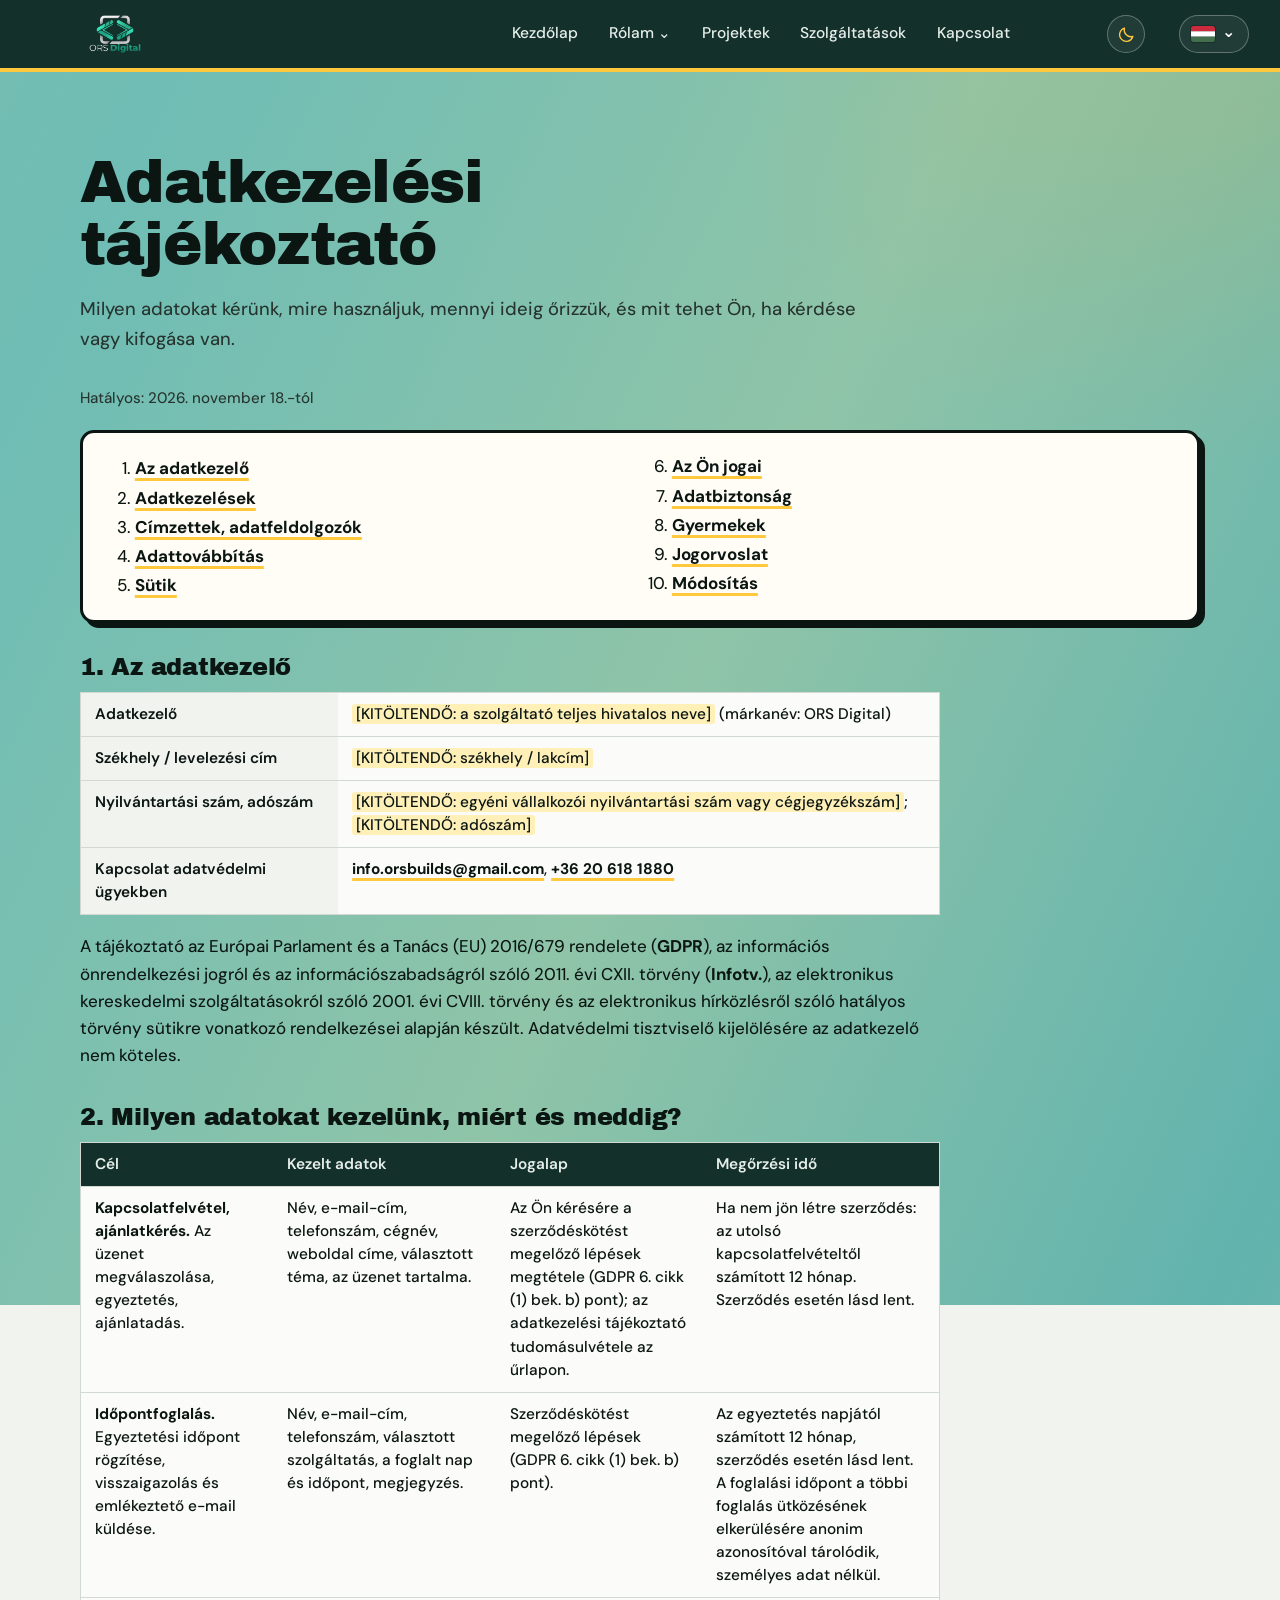
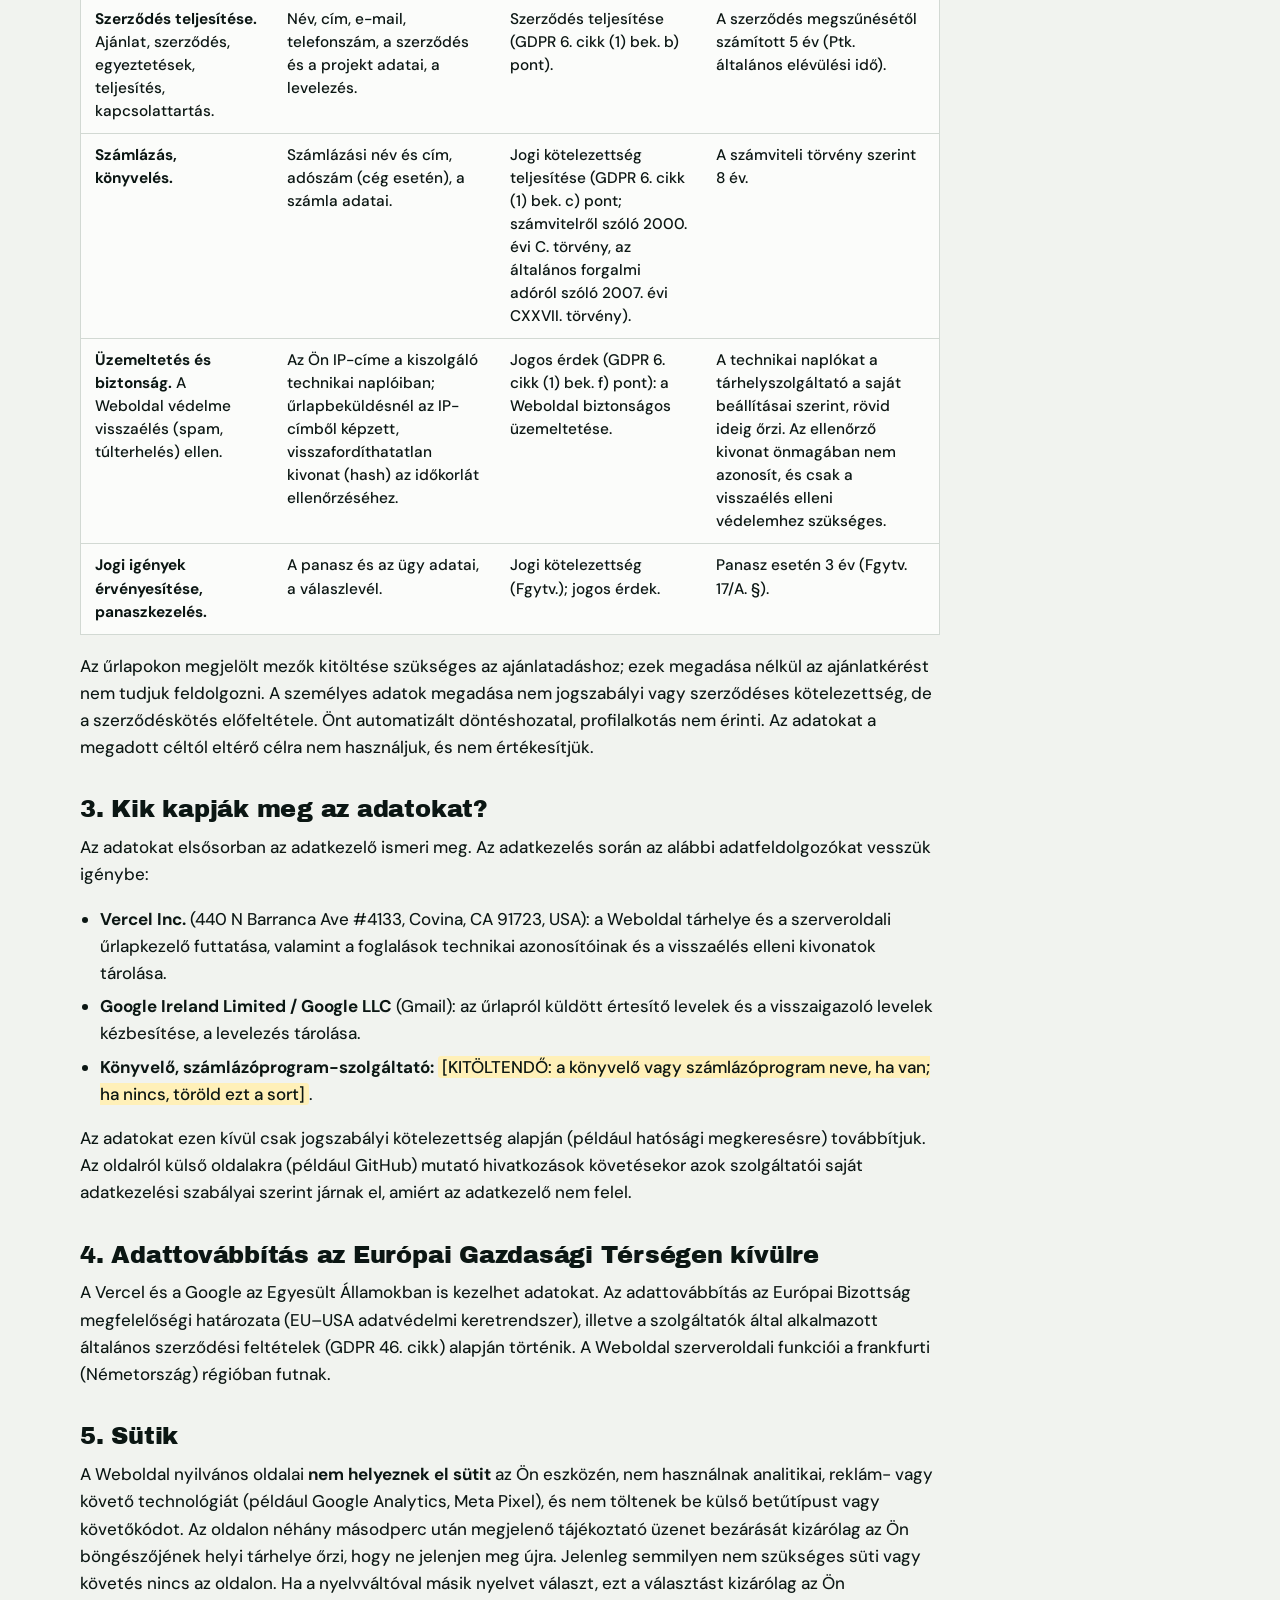
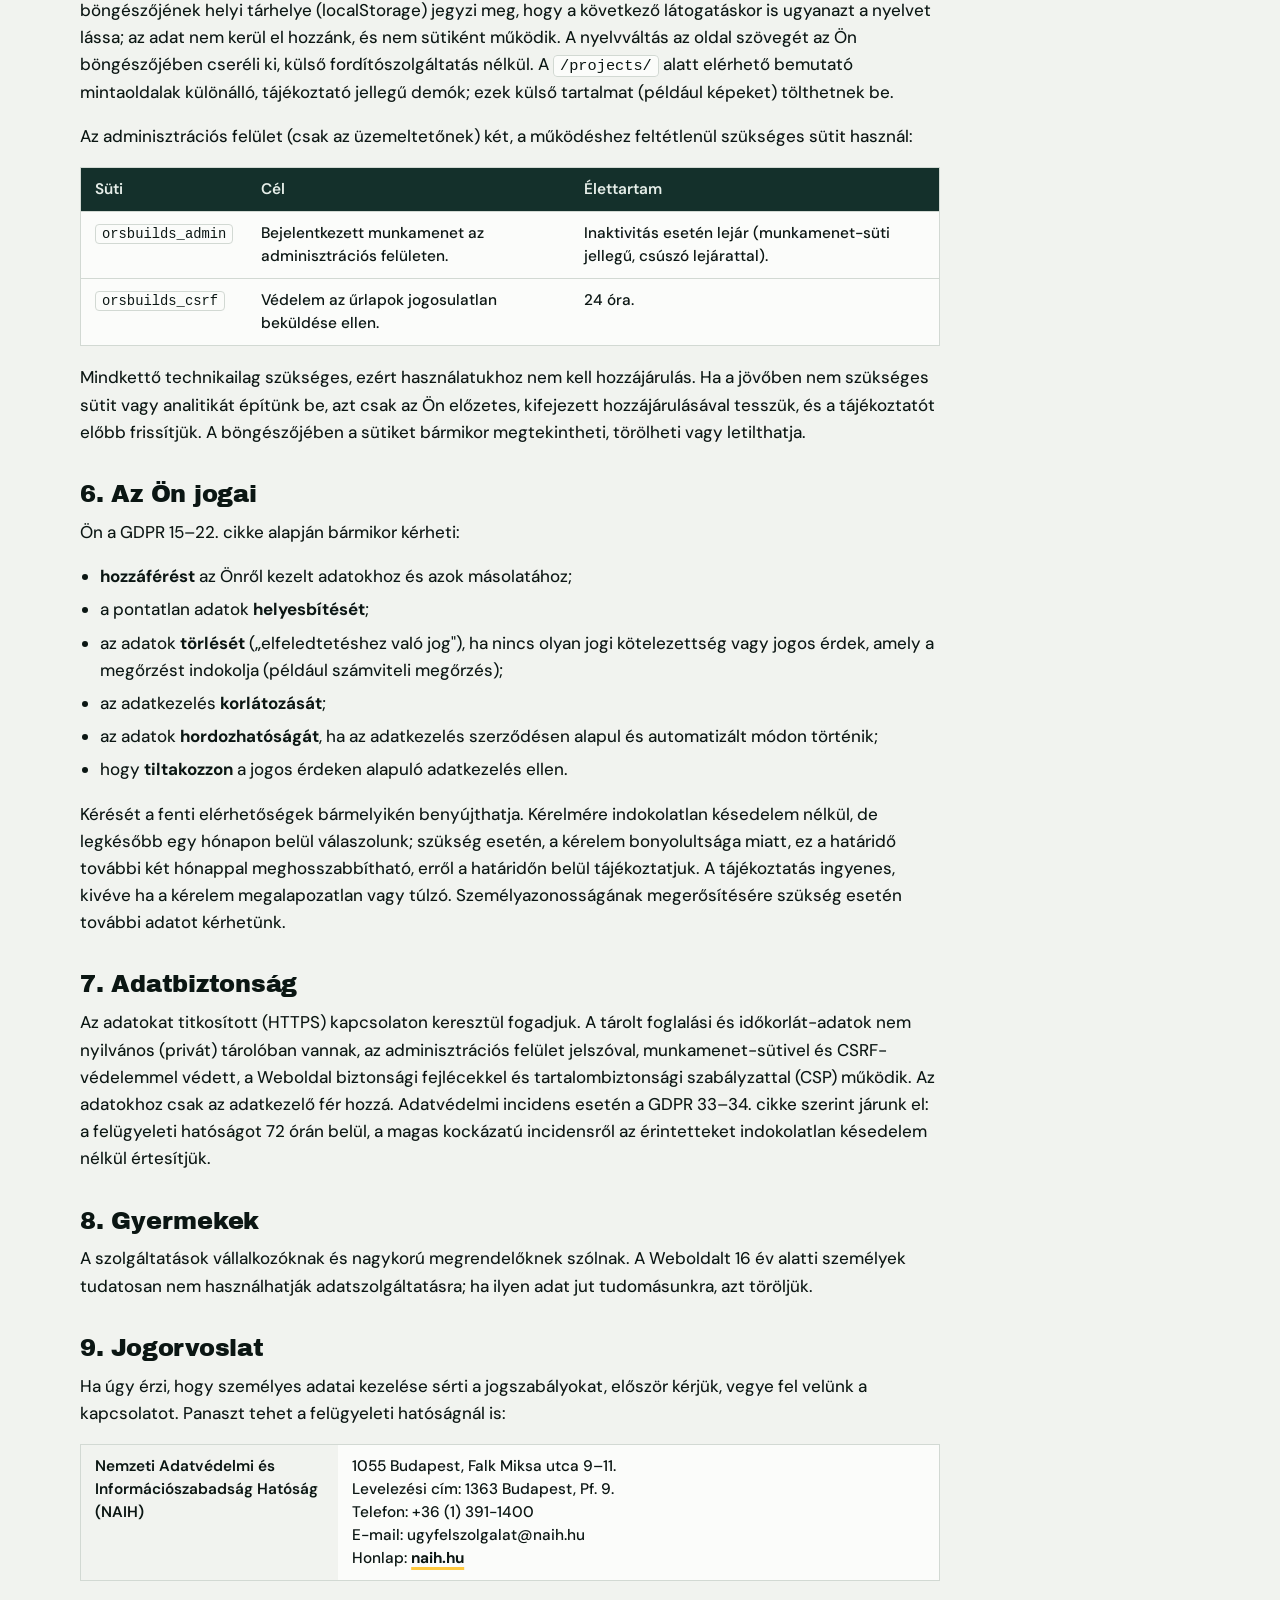
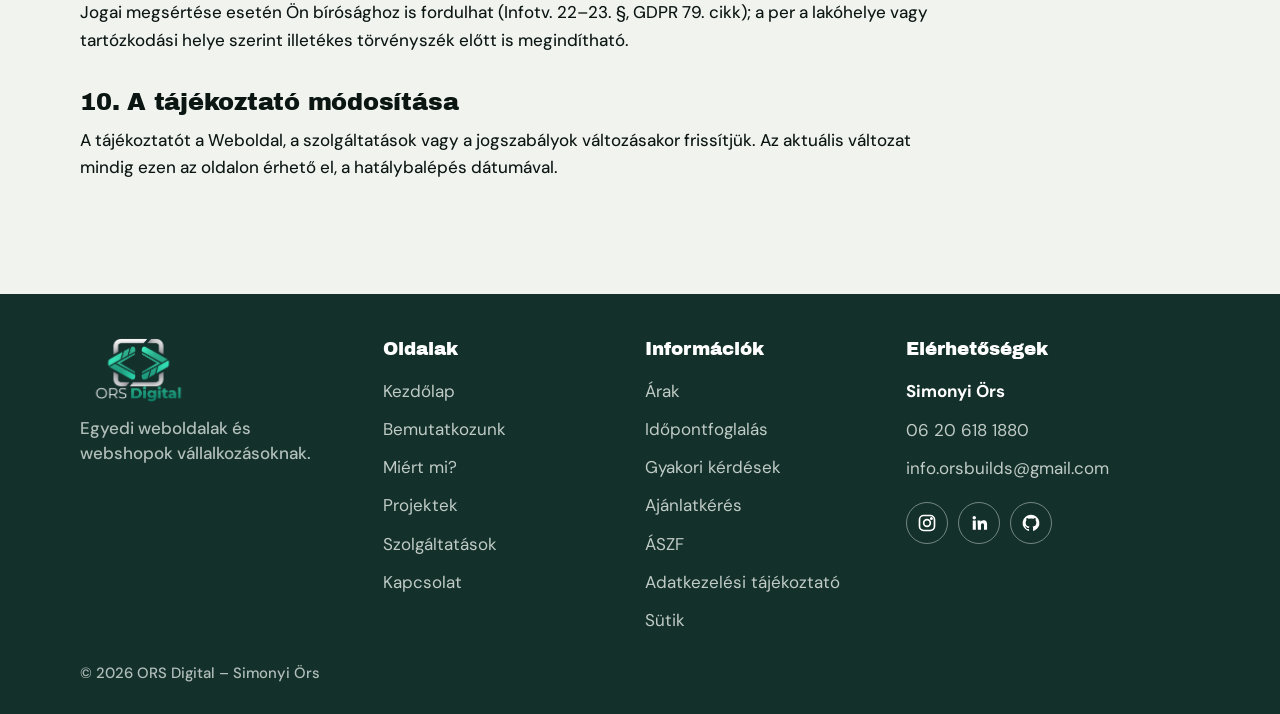
==== commit 08e7fbac: "Lábléc: jogi linkek az Információk oszlopba Co-Authored-By: Claude Sonnet 5.5 <noreply@anthropic.com" ====
--- a/simonyi_ors_weboldal/public/adatkezelesi-tajekoztato.html
+++ b/simonyi_ors_weboldal/public/adatkezelesi-tajekoztato.html
@@ -100,7 +100,7 @@
   </nav>
   <nav class="footer-col" aria-label="Információk">
     <h2>Információk</h2>
-    <ul><li><a href="szolgaltatasok.html#arak">Árak</a></li><li><a href="szolgaltatasok.html#idopontfoglalas">Időpontfoglalás</a></li><li><a href="gyik.html">Gyakori kérdések</a></li><li><a href="kapcsolat.html">Ajánlatkérés</a></li></ul>
+    <ul><li><a href="szolgaltatasok.html#arak">Árak</a></li><li><a href="szolgaltatasok.html#idopontfoglalas">Időpontfoglalás</a></li><li><a href="gyik.html">Gyakori kérdések</a></li><li><a href="kapcsolat.html">Ajánlatkérés</a></li><li><a href="aszf.html">ÁSZF</a></li><li><a href="adatkezelesi-tajekoztato.html">Adatkezelési tájékoztató</a></li><li><a href="adatkezelesi-tajekoztato.html#sutik">Sütik</a></li></ul>
   </nav>
   <div class="footer-col">
     <h2>Elérhetőségek</h2>
@@ -108,10 +108,5 @@
     <ul class="footer-contact"><li><a href="tel:+36206181880">06 20 618 1880</a></li><li><a href="mailto:info.orsbuilds@gmail.com">info.orsbuilds@gmail.com</a></li></ul>
     <div class="footer-social"><a href="https://www.instagram.com/orsbuilds.hu/" target="_blank" rel="noopener" aria-label="Instagram"><svg viewBox="0 0 24 24" fill="none" stroke="currentColor" stroke-width="2" stroke-linecap="round" stroke-linejoin="round" aria-hidden="true"><rect x="3" y="3" width="18" height="18" rx="5"/><circle cx="12" cy="12" r="4"/><circle cx="17.3" cy="6.7" r=".8" fill="currentColor"/></svg></a><a href="https://www.linkedin.com/in/%C3%B6rs-simonyi-4b050a308/" target="_blank" rel="noopener" aria-label="LinkedIn"><svg viewBox="0 0 24 24" fill="currentColor" aria-hidden="true"><path d="M4.5 9h3.7v11H4.5zM6.3 3.5a2.1 2.1 0 1 1 0 4.2 2.1 2.1 0 0 1 0-4.2zM10.2 9h3.5v1.5h.1c.5-.9 1.7-1.8 3.5-1.8 3.7 0 4.4 2.4 4.4 5.6V20h-3.7v-5c0-1.2 0-2.7-1.7-2.7s-1.9 1.3-1.9 2.6V20h-3.7z"/></svg></a><a href="https://github.com/Ors12" target="_blank" rel="noopener" aria-label="GitHub"><svg viewBox="0 0 24 24" fill="currentColor" aria-hidden="true"><path d="M12 2a10 10 0 0 0-3.2 19.5c.5.1.7-.2.7-.5v-1.8c-2.8.6-3.4-1.2-3.4-1.2-.5-1.2-1.1-1.5-1.1-1.5-.9-.6.1-.6.1-.6 1 .1 1.5 1 1.5 1 .9 1.5 2.4 1.1 3 .8.1-.7.4-1.1.6-1.4-2.2-.3-4.6-1.1-4.6-5 0-1.1.4-2 1-2.7-.1-.3-.4-1.3.1-2.7 0 0 .8-.3 2.8 1a9.600 9.600 0 0 1 5 0c2-1.3 2.8-1 2.8-1 .6 1.4.2 2.4.1 2.7.7.7 1 1.6 1 2.7 0 3.9-2.4 4.7-4.6 5 .4.3.7.9.7 1.900v2.8c0 .3.2.6.7.5A10 10 0 0 0 12 2z"/></svg></a></div>
   </div>
-</div><div class="wrap foot"><span>© <span id="year"></span> ORS Digital – Simonyi Örs</span></div>
-<div class="legal-links" aria-label="Jogi dokumentumok">
-  <a href="aszf.html">ÁSZF</a>
-  <a href="adatkezelesi-tajekoztato.html">Adatkezelési tájékoztató</a>
-  <a href="adatkezelesi-tajekoztato.html#sutik">Sütik</a>
-</div></footer>
+</div><div class="wrap foot"><span>© <span id="year"></span> ORS Digital – Simonyi Örs</span></div></footer>
 <script src="script.js"></script><script src="consent.js"></script><script src="i18n-data.js"></script><script src="lang.js"></script></body></html>
--- a/simonyi_ors_weboldal/public/style.css
+++ b/simonyi_ors_weboldal/public/style.css
@@ -1456,3 +1456,4 @@
 @media (max-width: 900px) { .footer-cols { grid-template-columns: repeat(2, minmax(0, 1fr)); } .footer-brandcol { grid-column: 1 / -1; } }
 @media (max-width: 480px) { .footer-cols { grid-template-columns: 1fr; padding-top: 32px; } }
 .footer-col a { font-weight: 400; }
+.footer-cols + .foot, footer .foot { padding-bottom: 28px; }
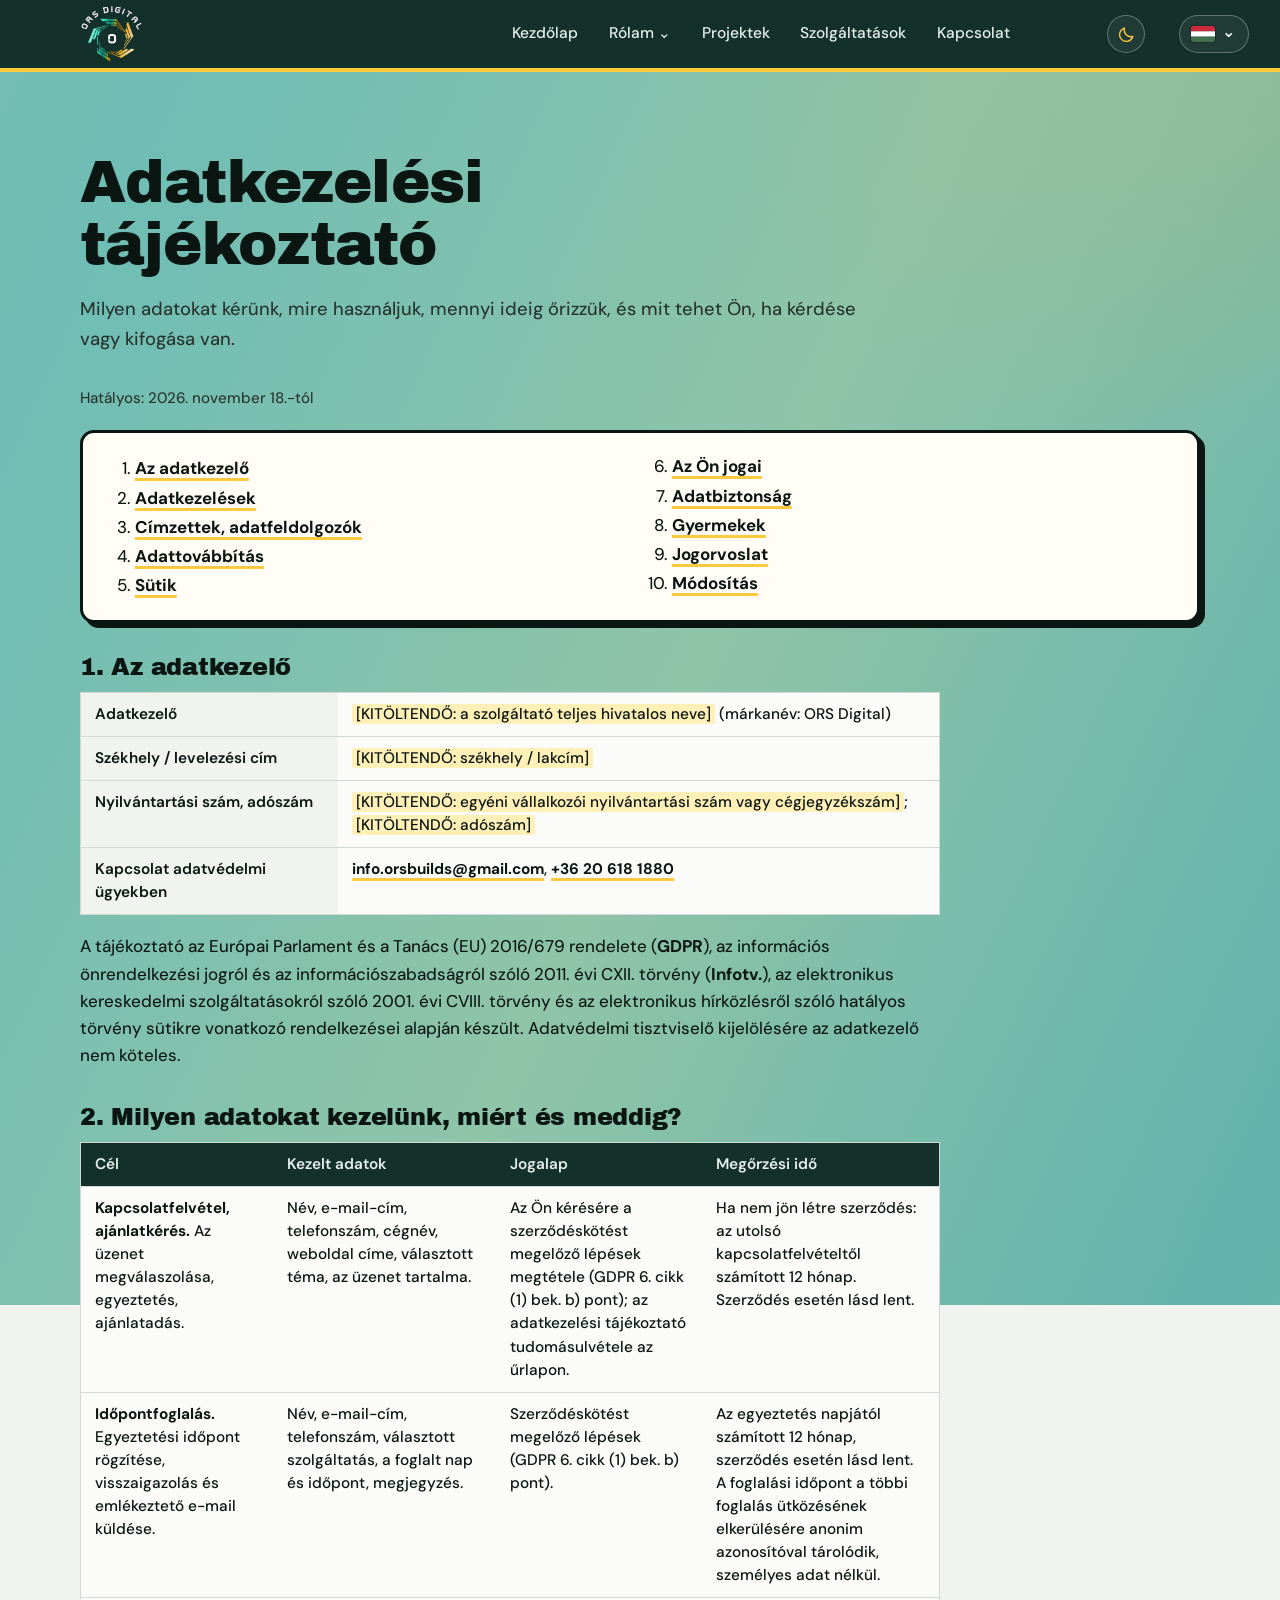
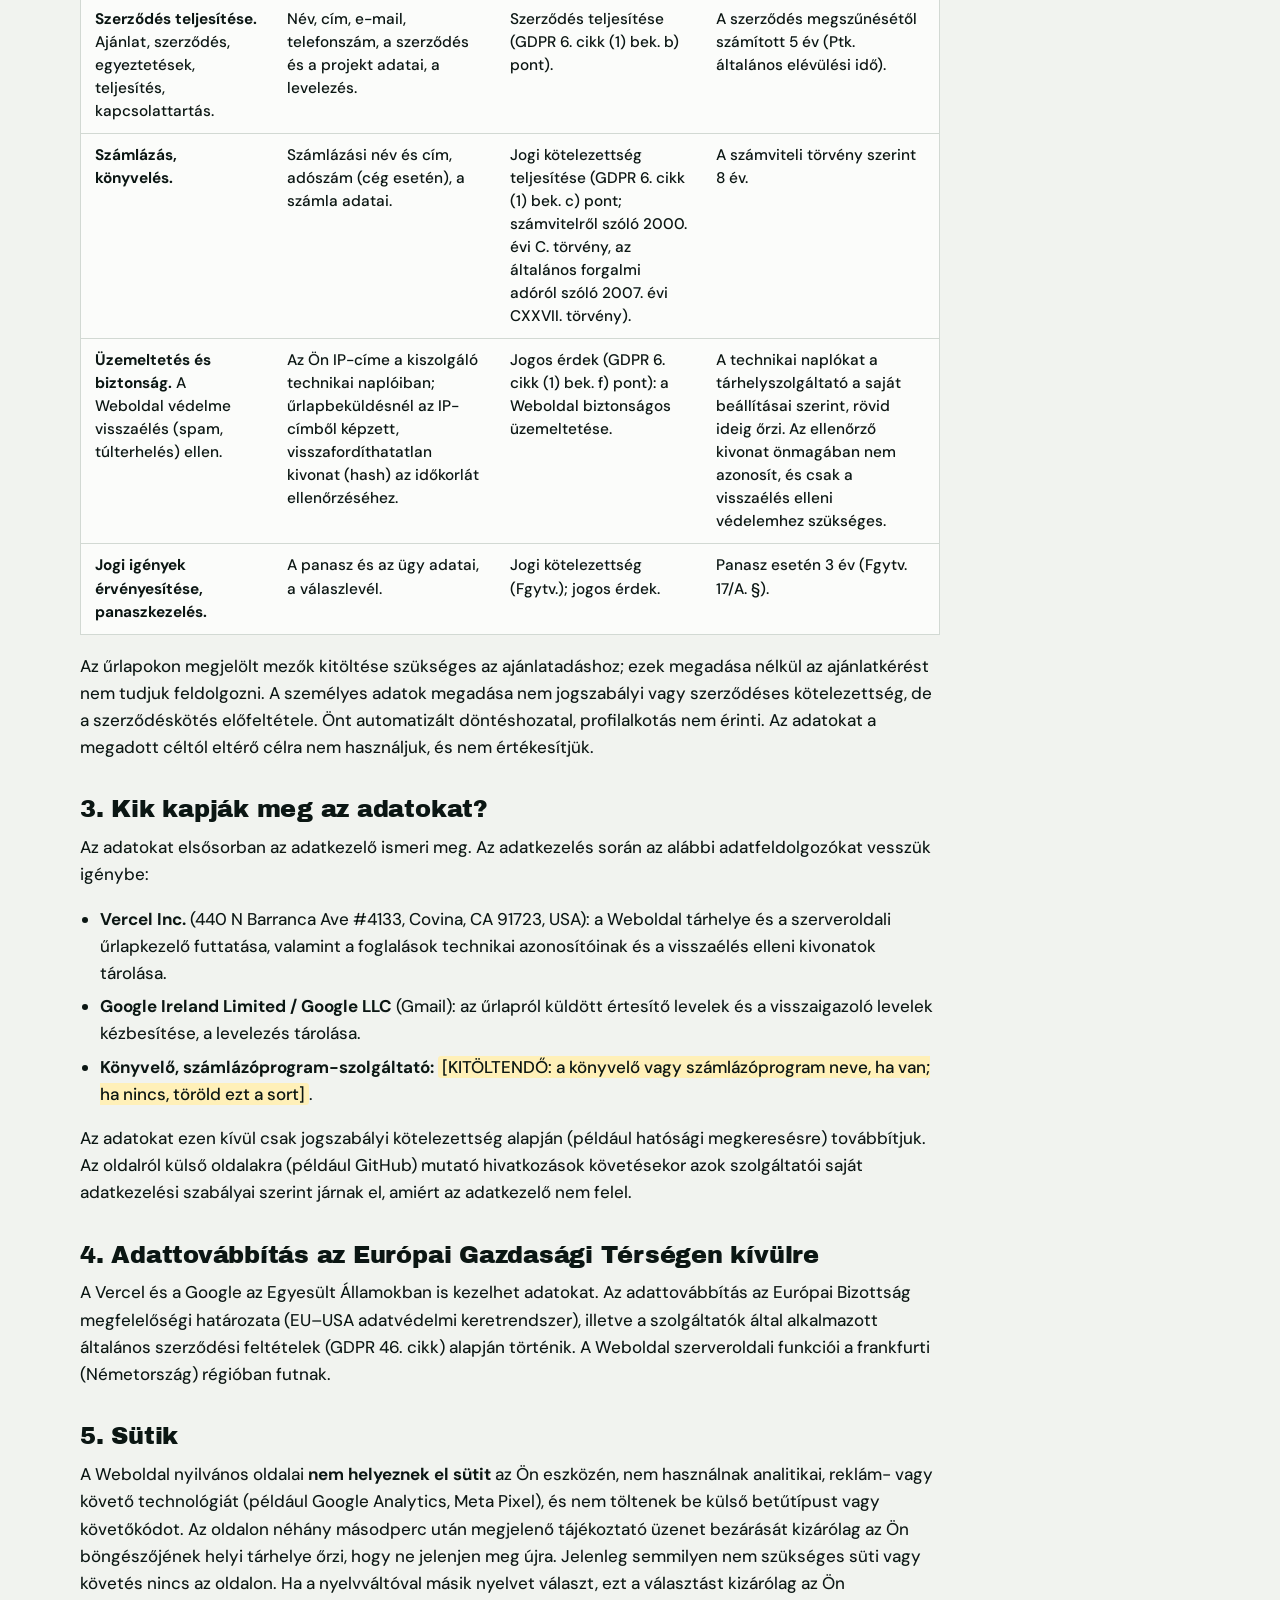
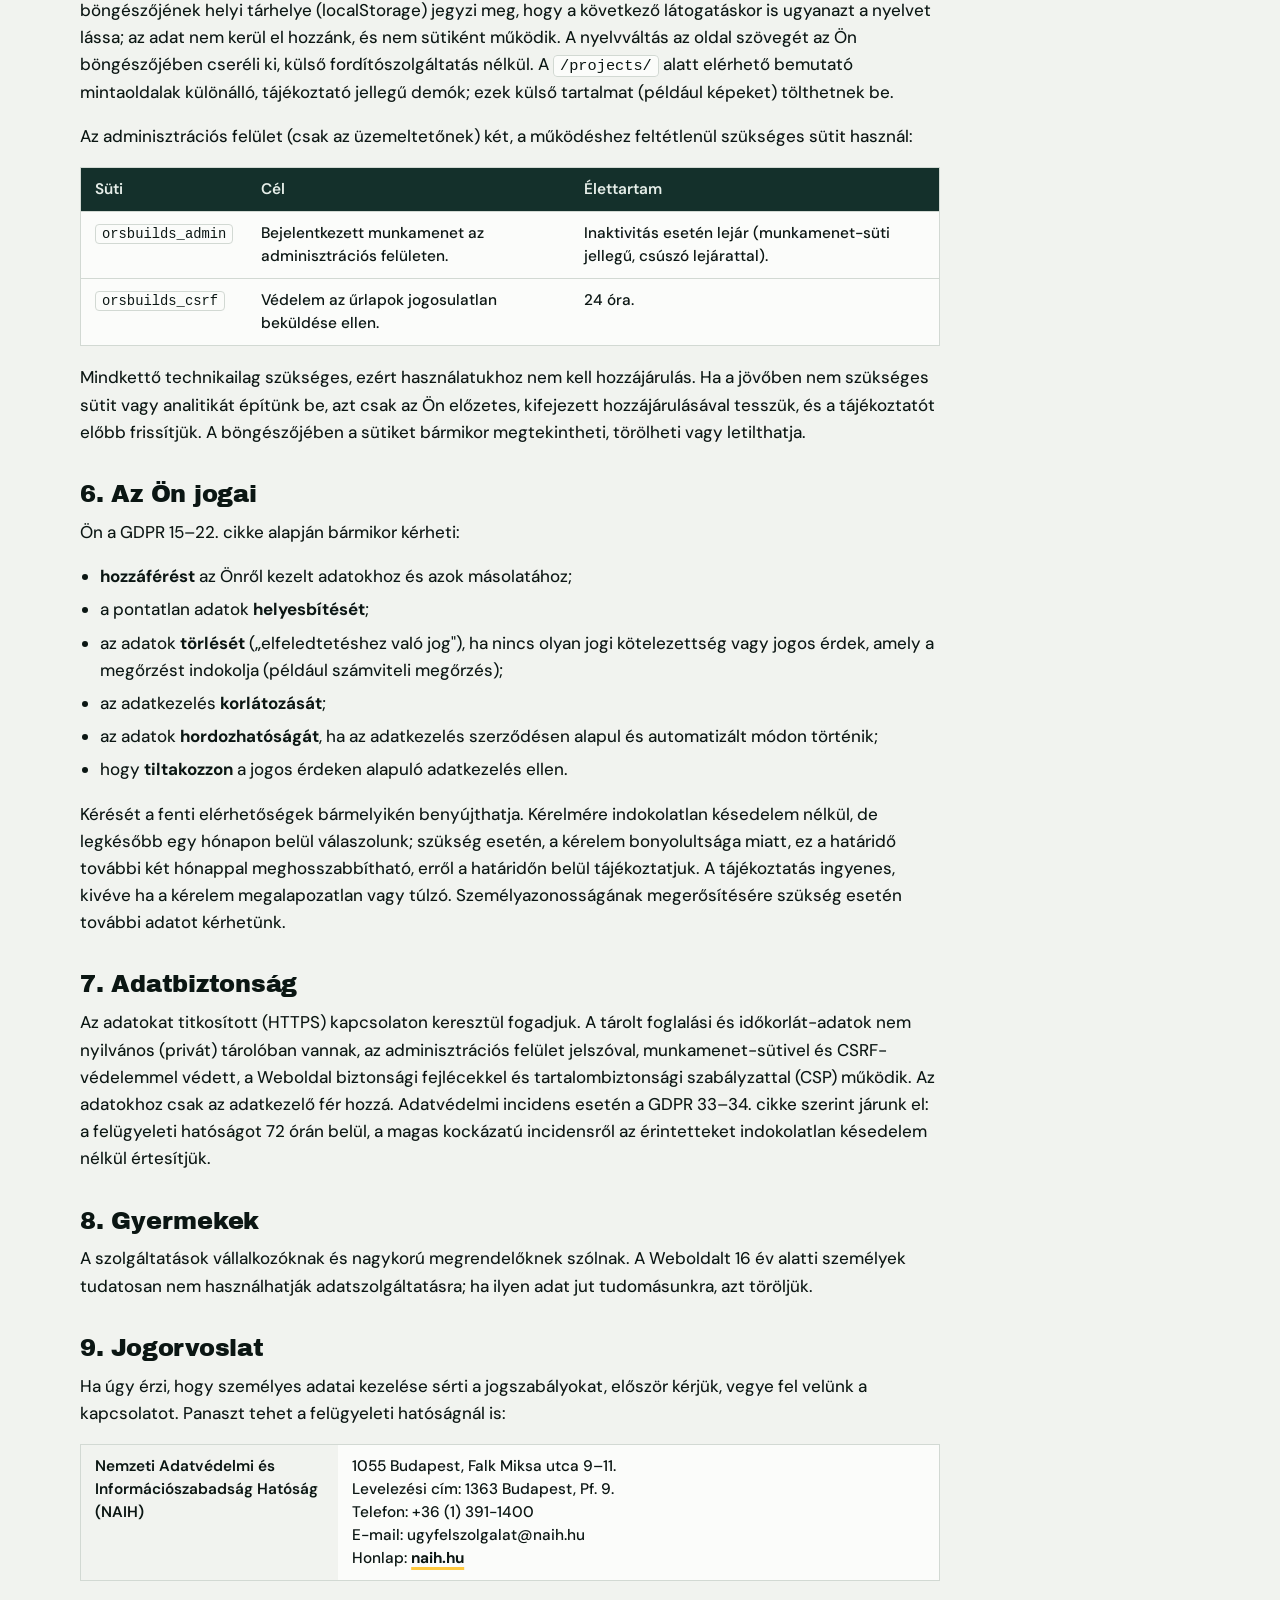
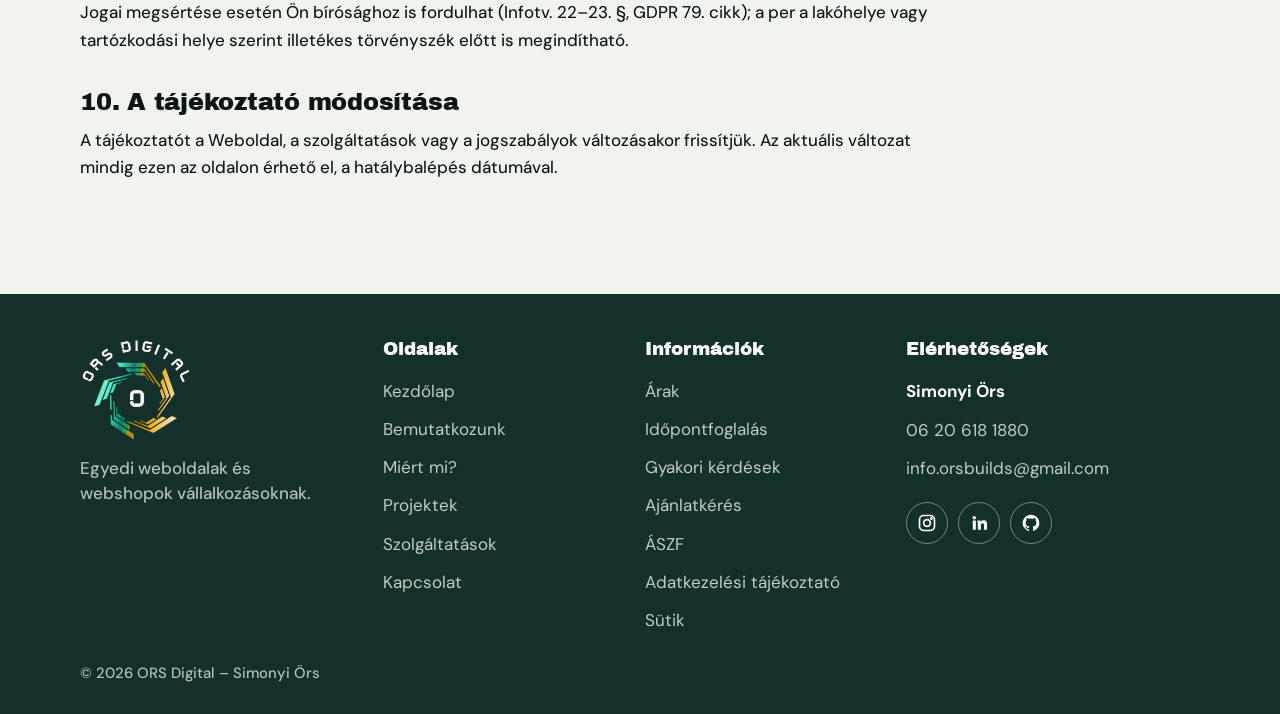
==== commit d16b683d: "Új logó (kör alakú, teal-borostyán), slogan nélkül, nagyobb megjelenítés, új favicon Co-Authored-By:" ====
--- a/simonyi_ors_weboldal/public/adatkezelesi-tajekoztato.html
+++ b/simonyi_ors_weboldal/public/adatkezelesi-tajekoztato.html
@@ -12,7 +12,7 @@
 <link rel="stylesheet" href="style.css">
 <script src="theme.js"></script></head><body>
 <a class="skip-link" href="#main-content">Ugrás a tartalomhoz</a><header class="topbar"><div class="wrap nav">
-<a class="brand brand-image" href="index.html" aria-label="ORS Digital – főoldal"><img src="assets/ors-digital-logo.png" alt="ORS Digital modern tech logó"></a>
+<a class="brand brand-image" href="index.html" aria-label="ORS Digital – főoldal"><img src="assets/ors-digital-logo.png" alt="ORS Digital logó"></a>
 <button class="menu" aria-label="Menü megnyitása" aria-expanded="false" aria-controls="site-navigation">Menü ☰</button>
 <nav class="links" id="site-navigation"><a href="index.html" class="">Kezdőlap</a>
 <div class="nav-dropdown"><button class="nav-dropdown-toggle" type="button" aria-expanded="false">Rólam <span aria-hidden="true">⌄</span></button><div class="nav-dropdown-menu"><a href="bemutatkozunk.html">Bemutatkozunk</a><a href="miert-valassz-minket.html">Miért mi?</a><a href="gyik.html">GYIK</a></div></div>
--- a/simonyi_ors_weboldal/public/style.css
+++ b/simonyi_ors_weboldal/public/style.css
@@ -1457,3 +1457,8 @@
 @media (max-width: 480px) { .footer-cols { grid-template-columns: 1fr; padding-top: 32px; } }
 .footer-col a { font-weight: 400; }
 .footer-cols + .foot, footer .foot { padding-bottom: 28px; }
+
+/* Új, kör alakú logó: nagyobb megjelenítés */
+.brand-image img { height: 58px; width: auto; display: block; }
+.footer-brandcol .footer-mini-brand img { height: 104px; }
+@media (max-width: 560px) { .brand-image img { height: 52px; } }
